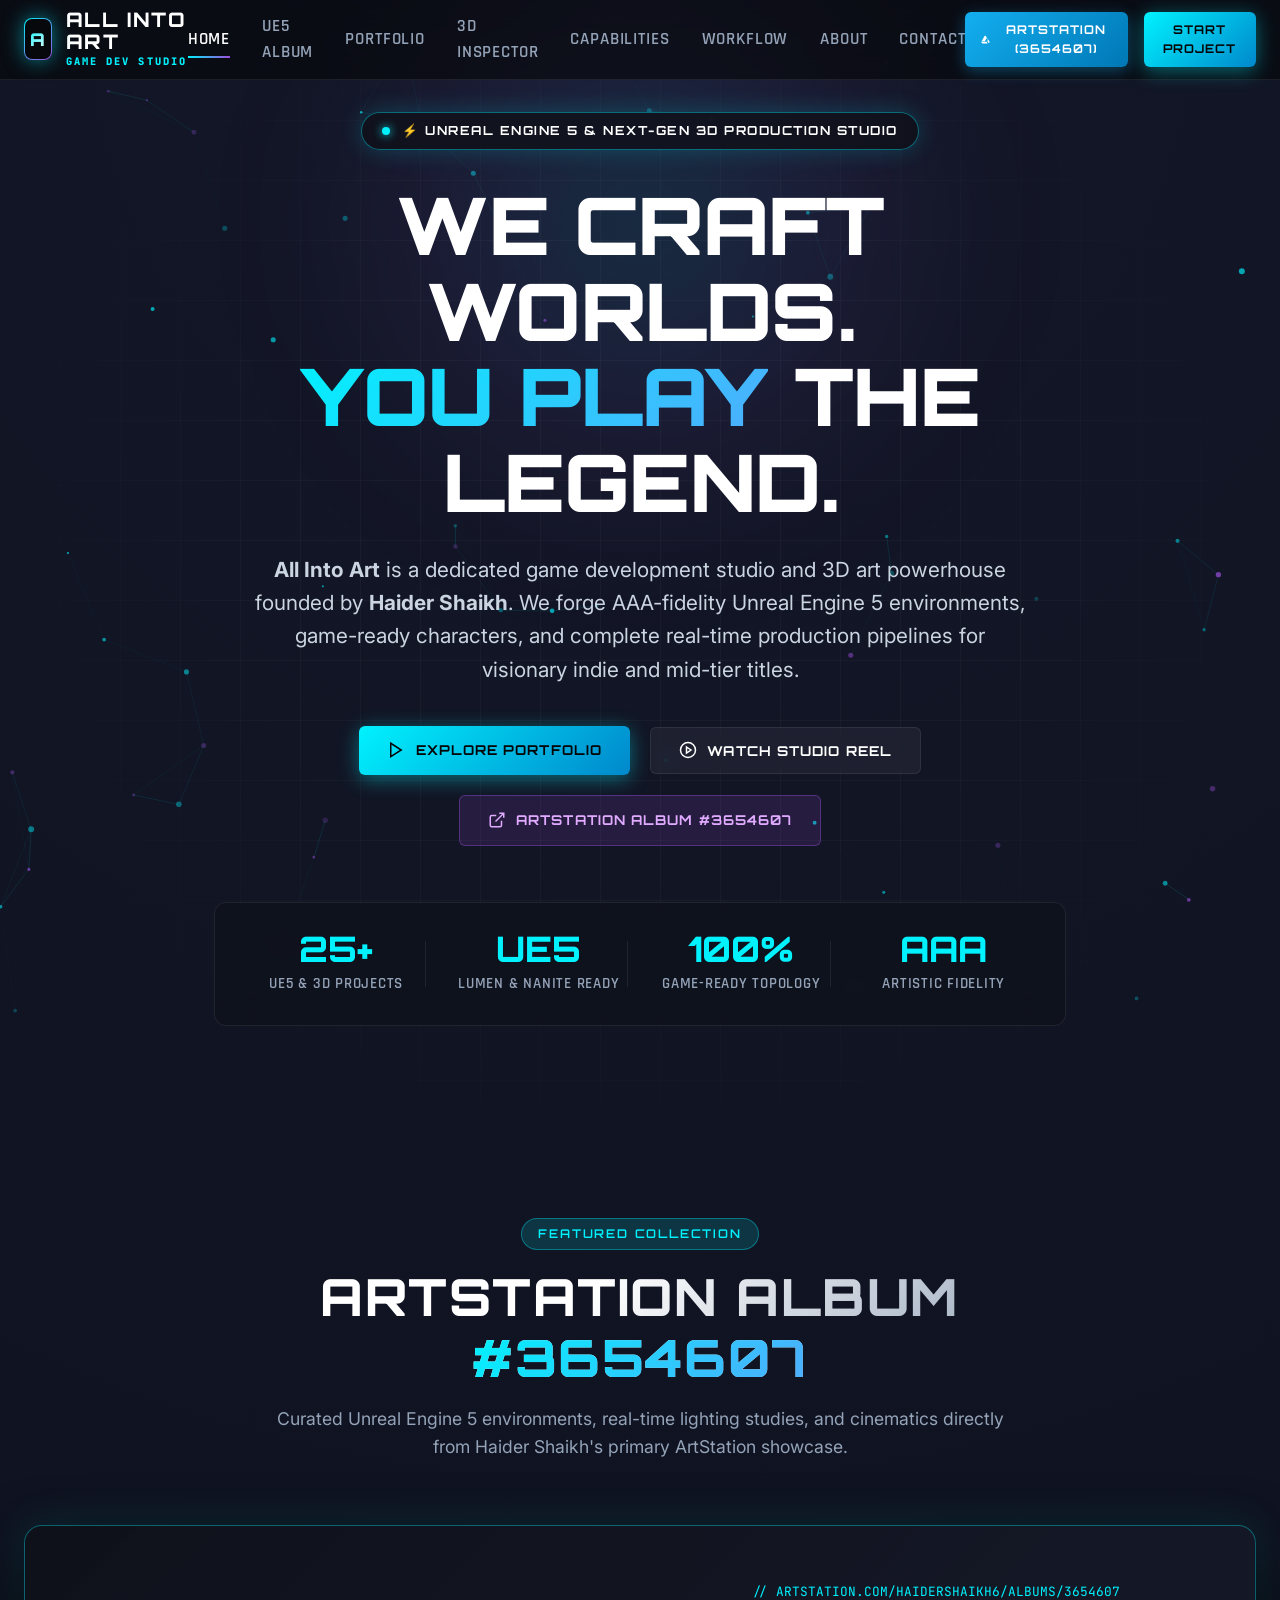
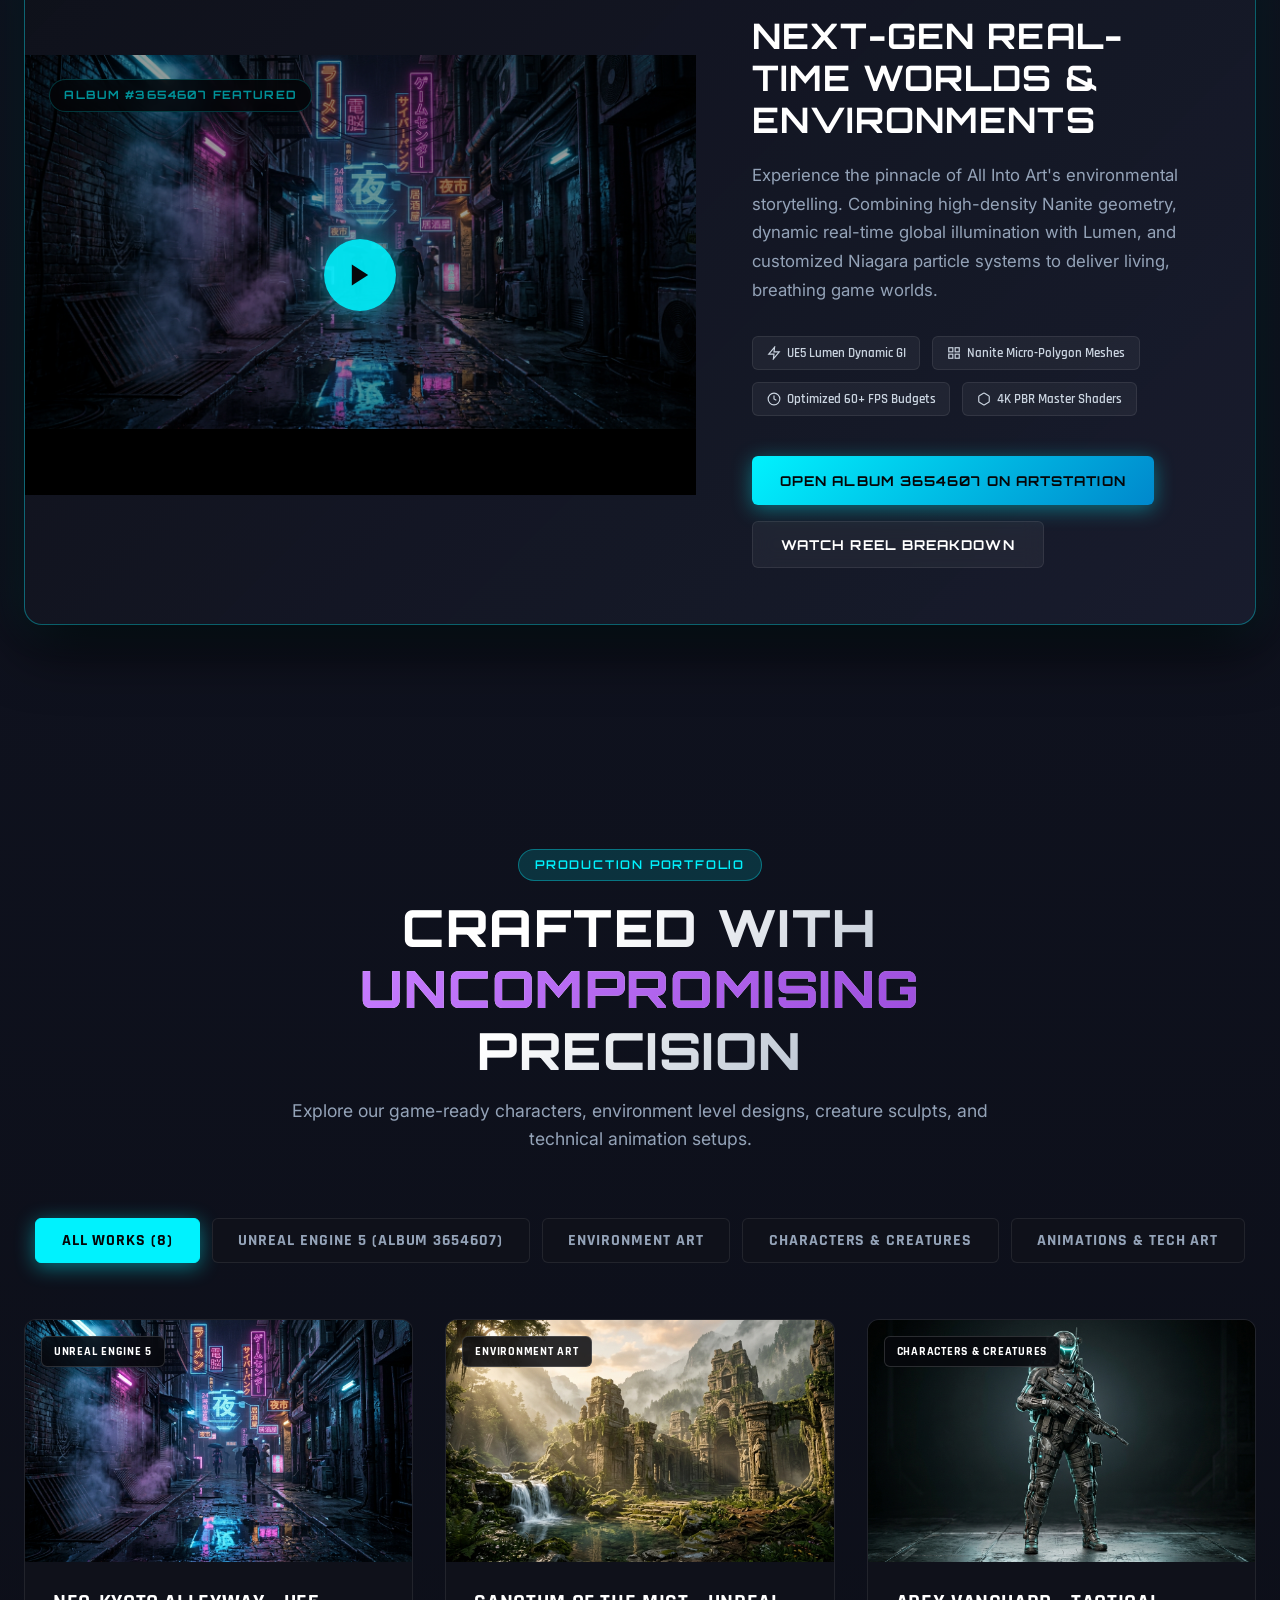
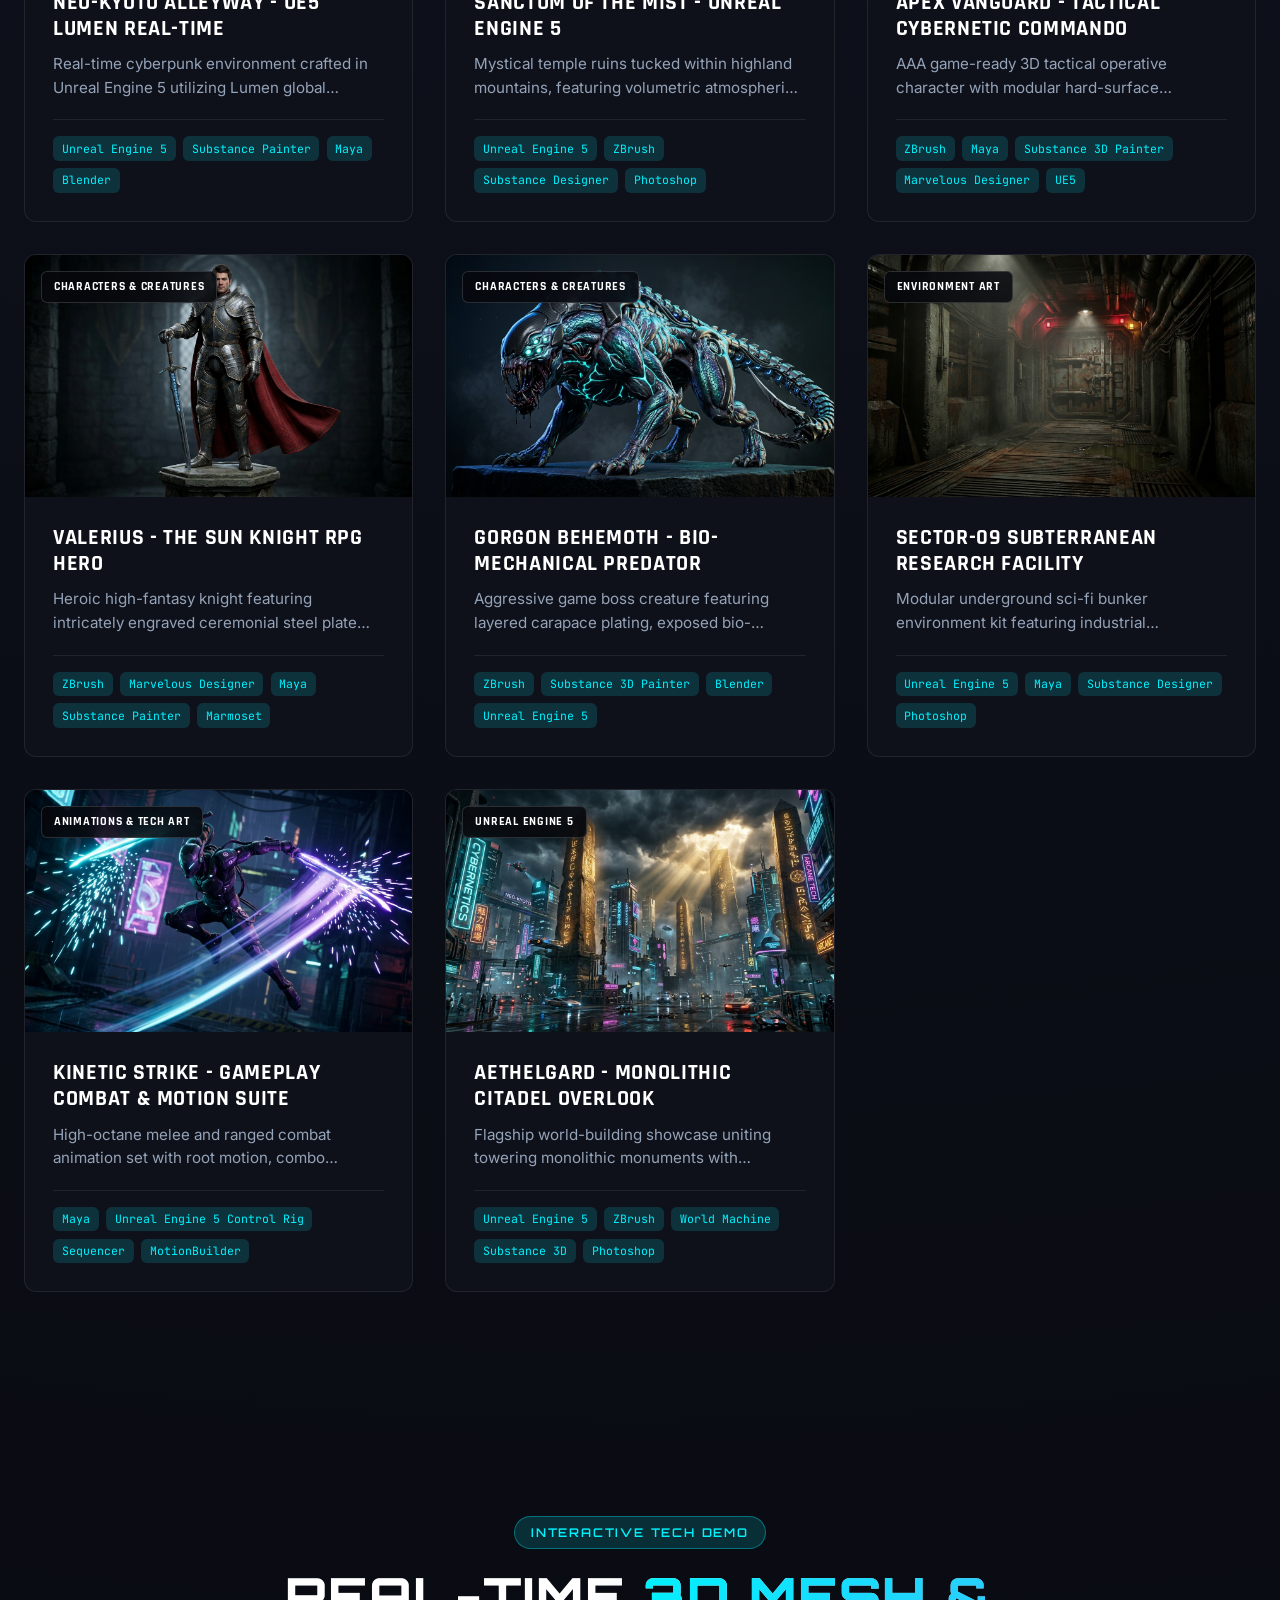
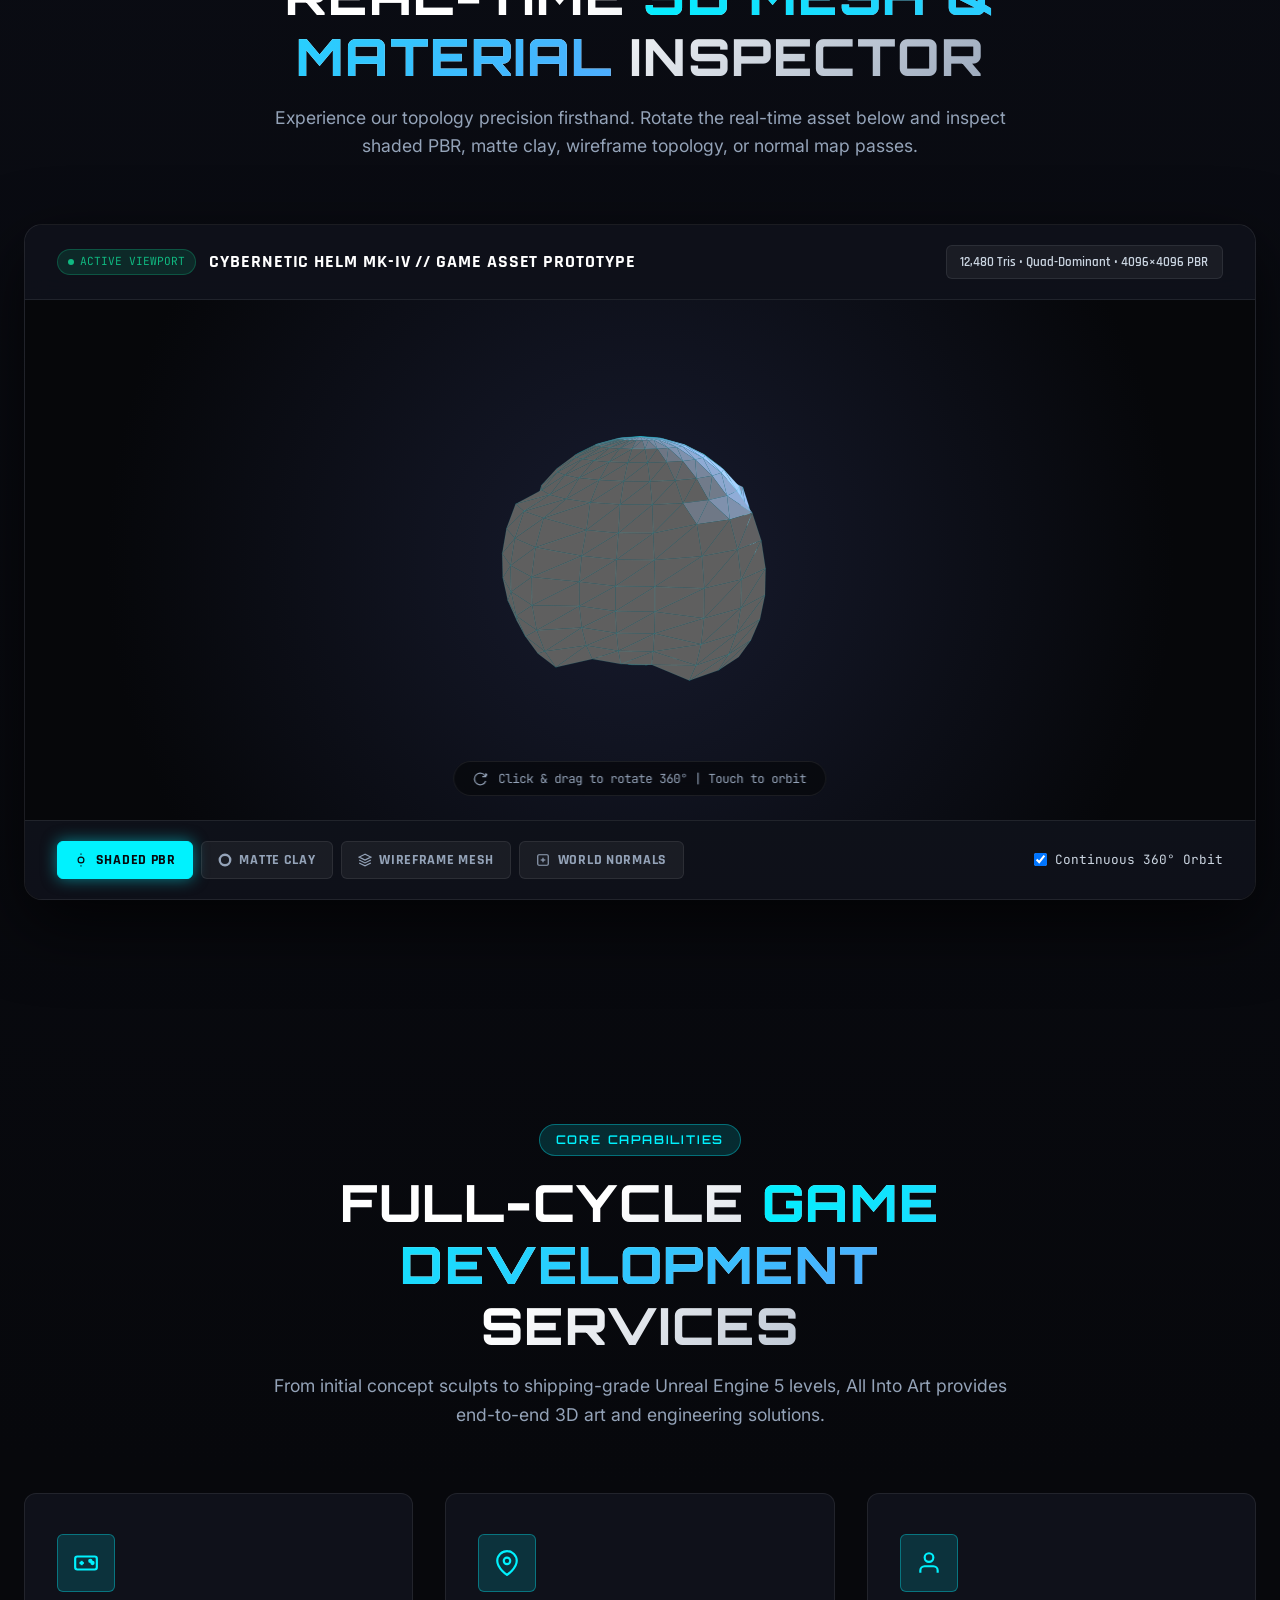
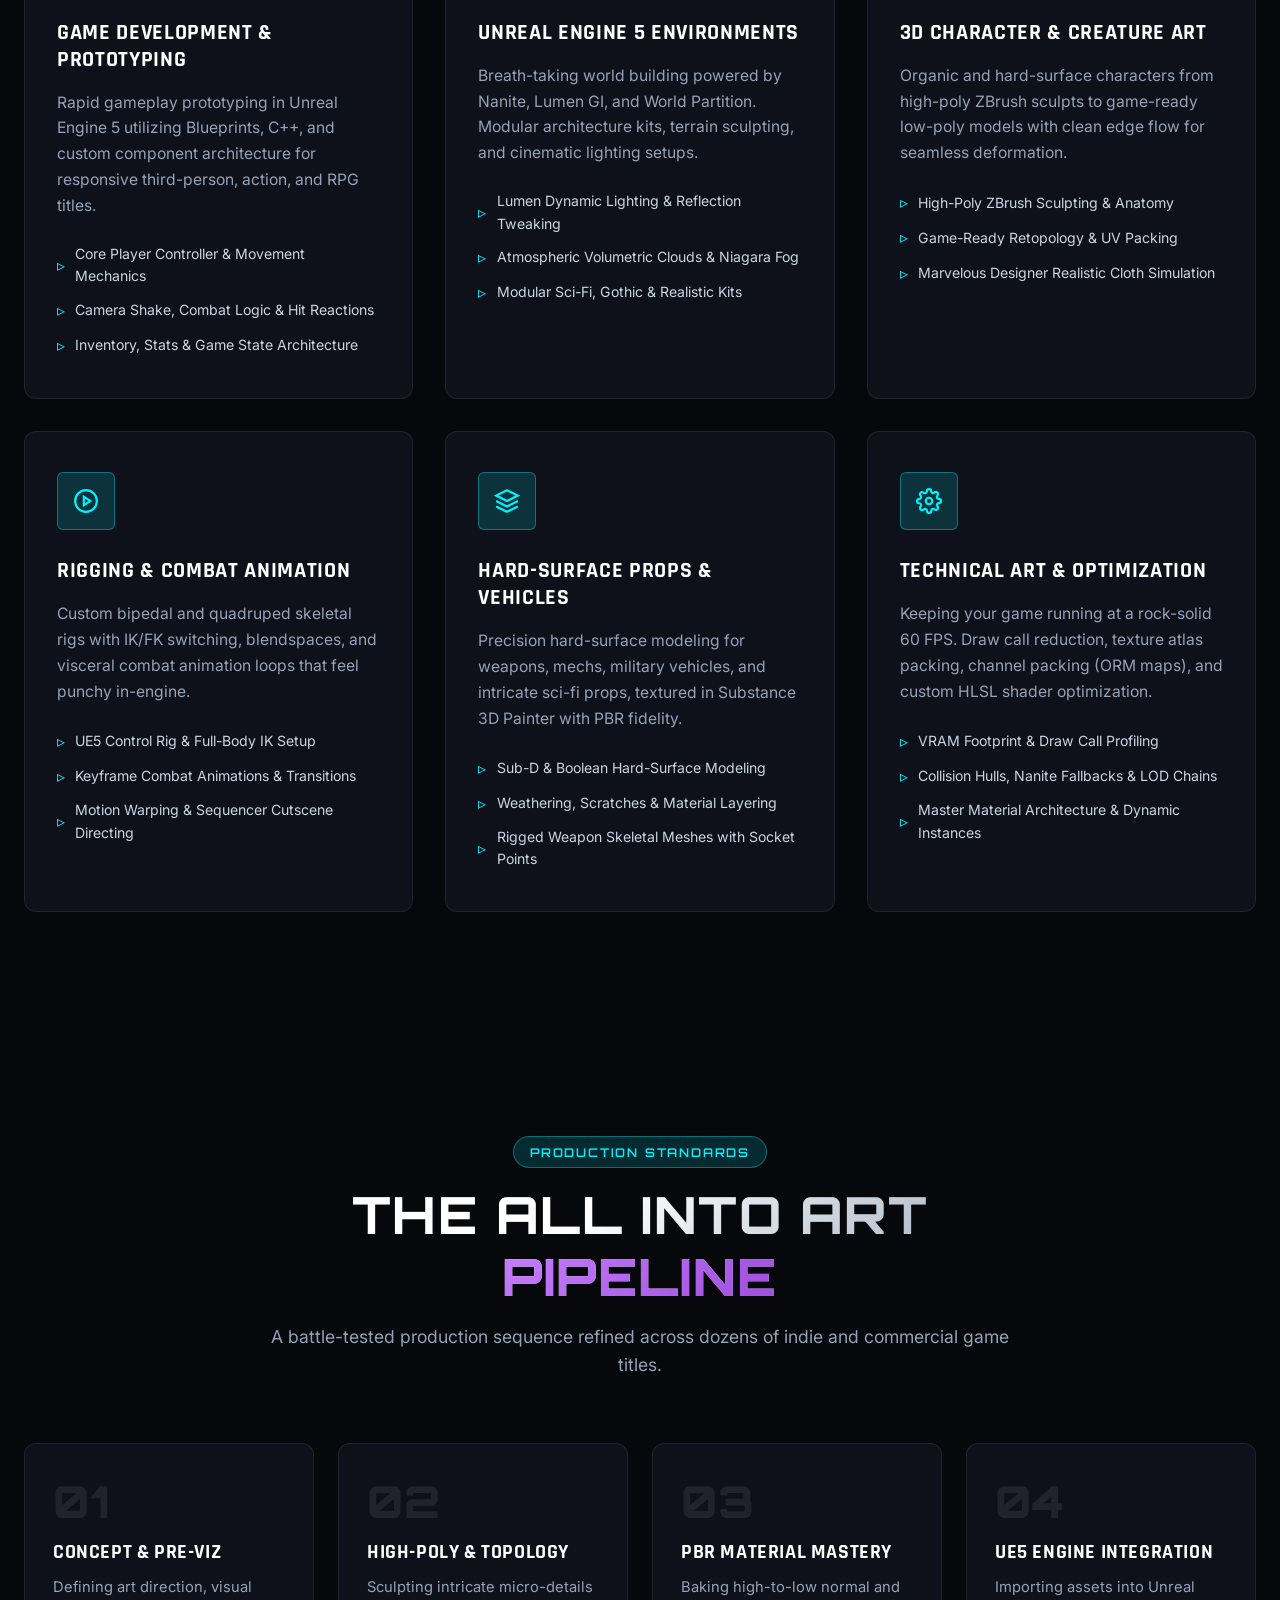
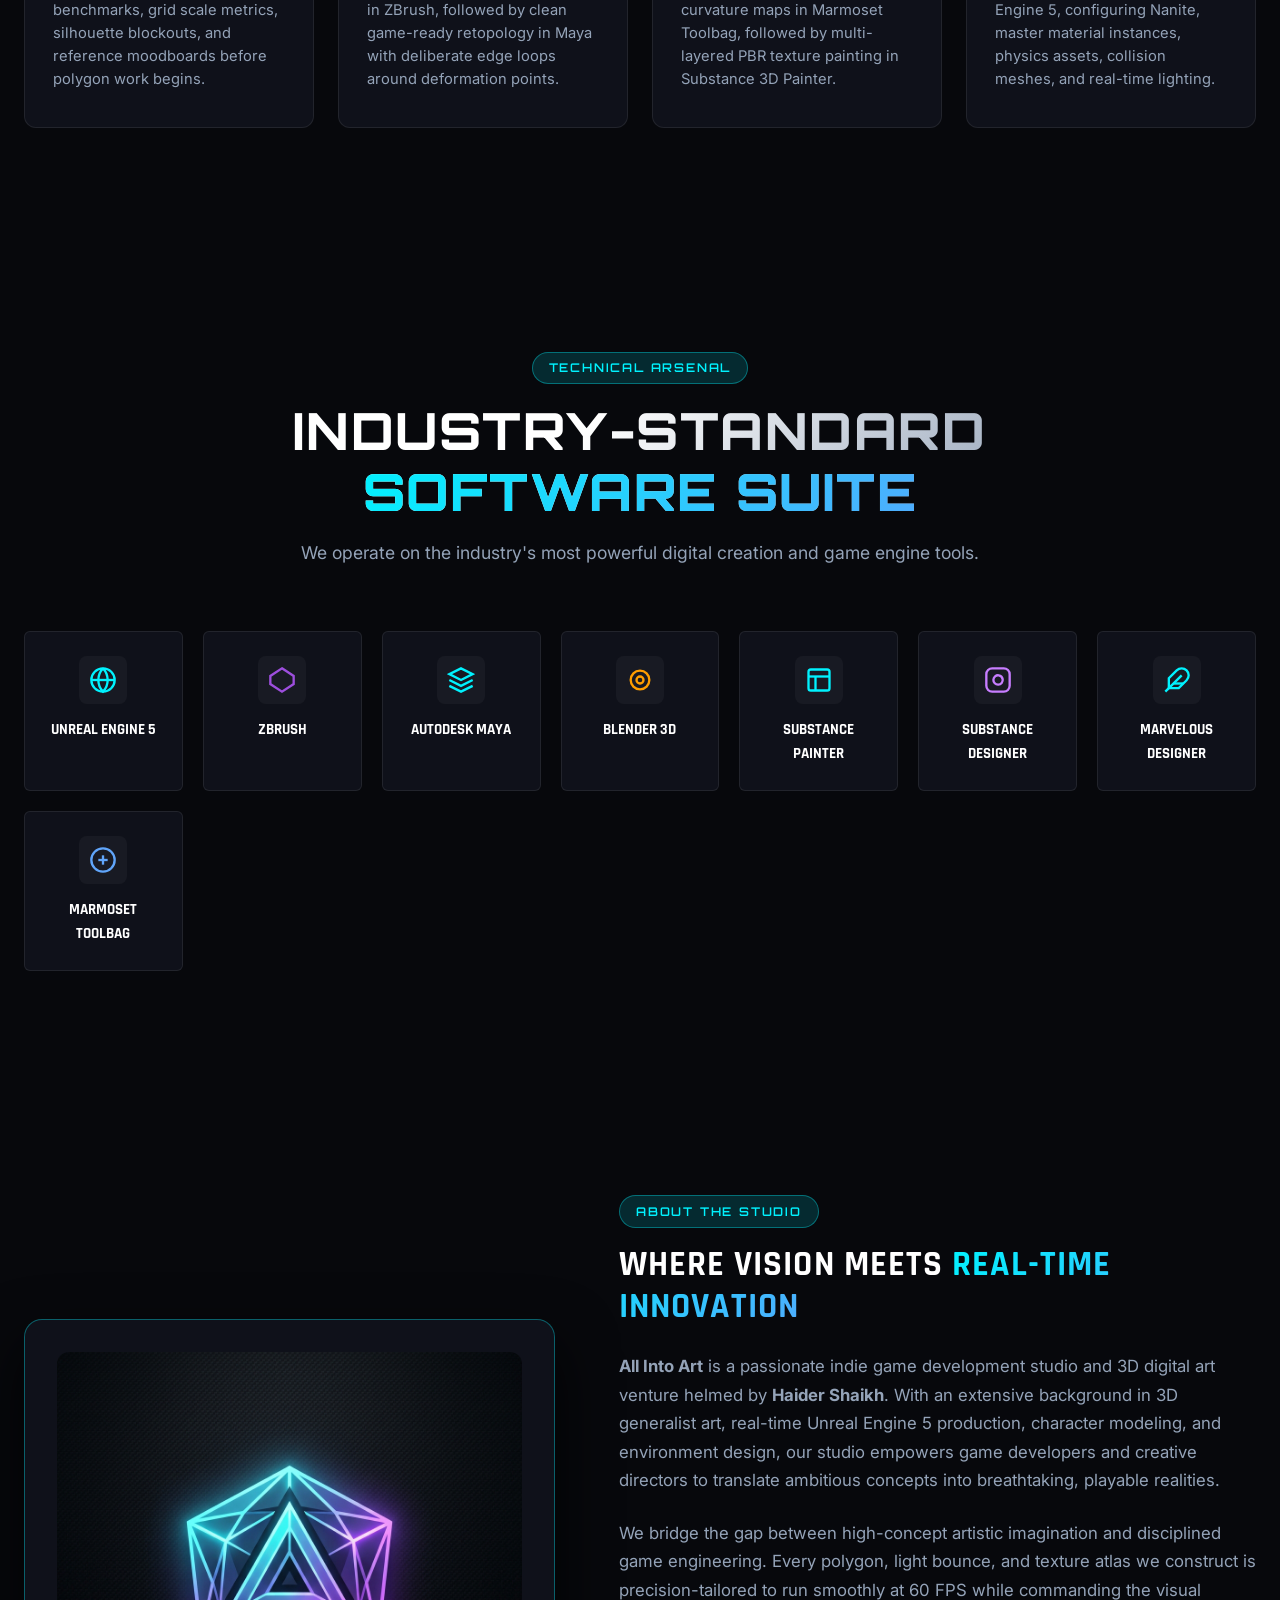
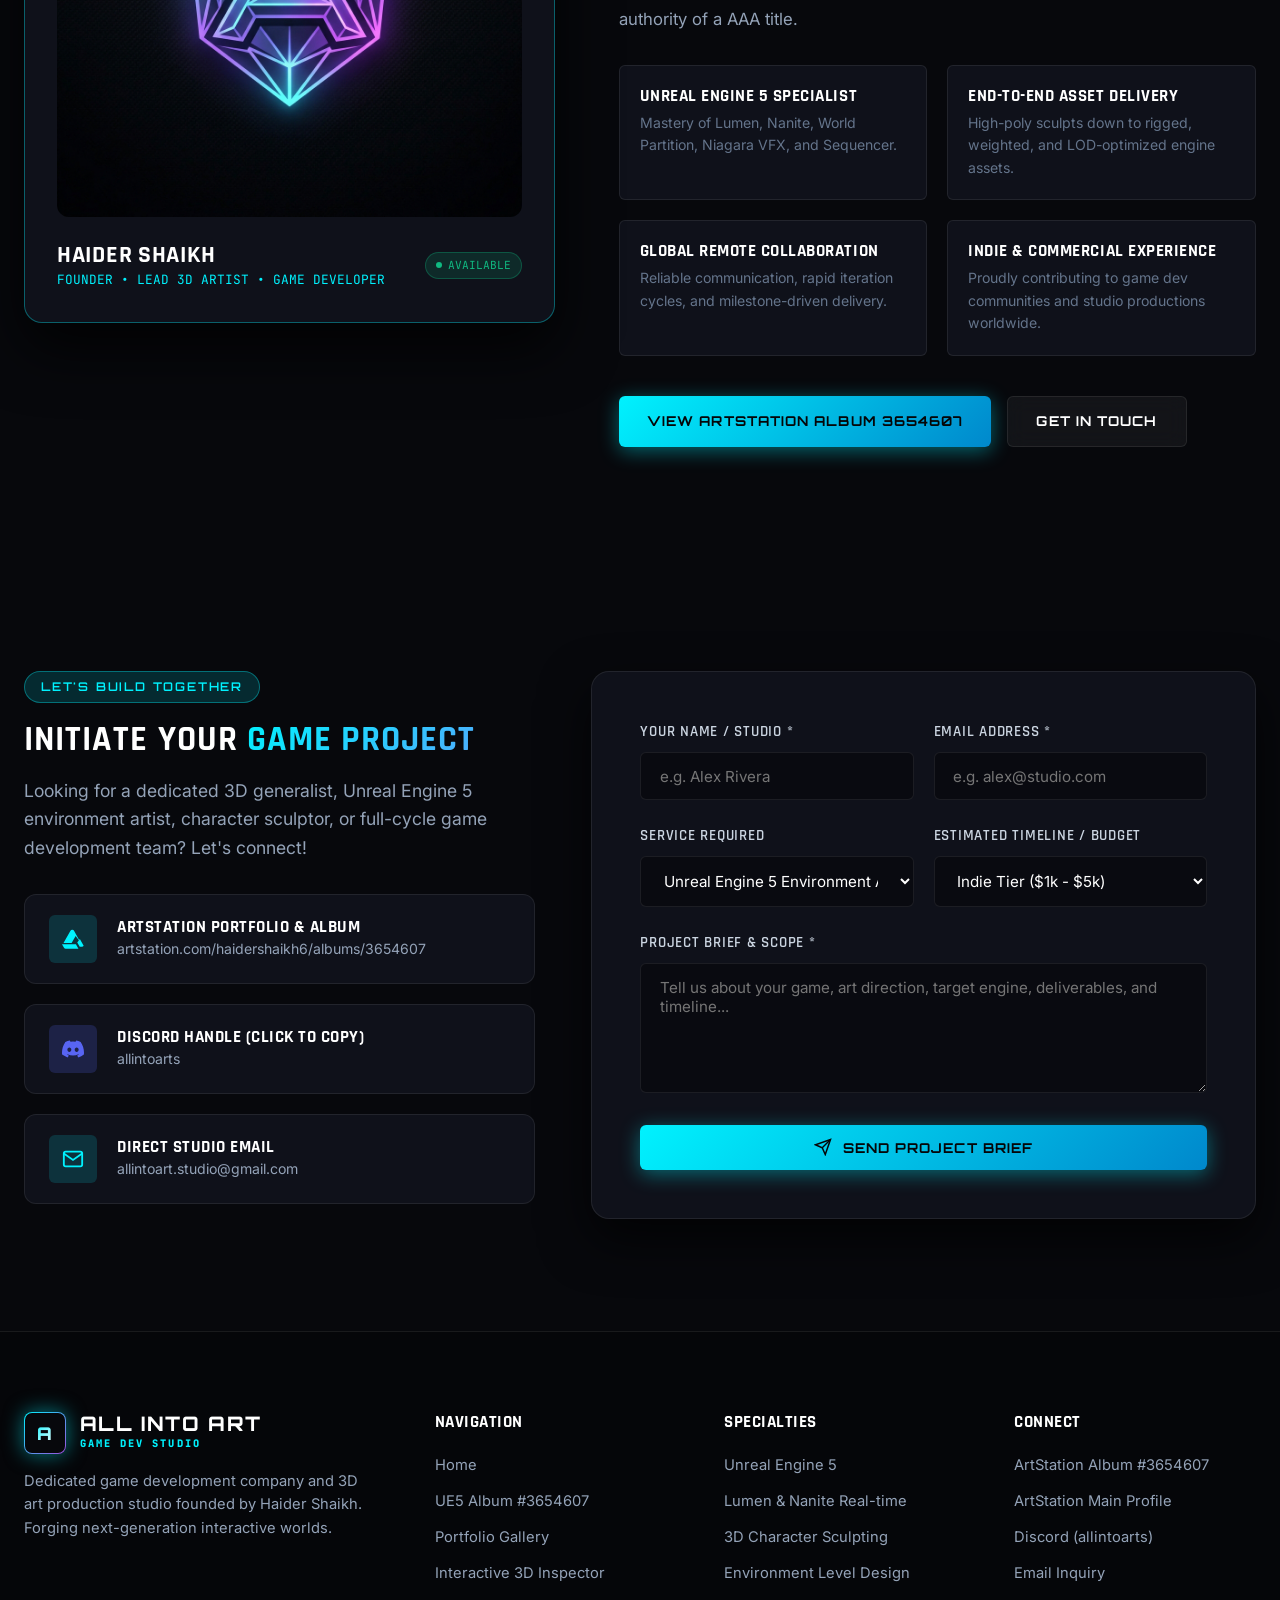
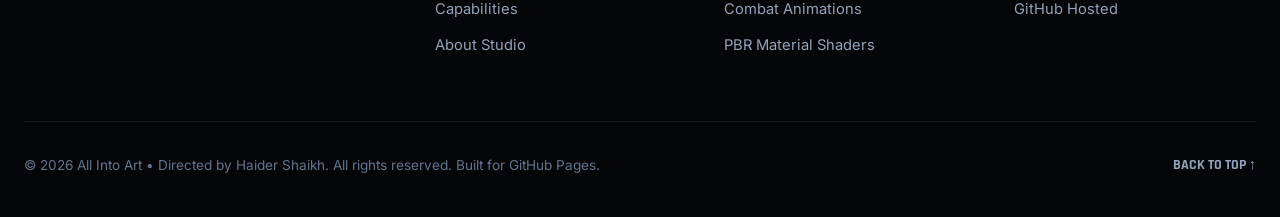
==== index.html @ edd61d10 "Initial commit: All Into Art game dev studio website ready for GitHub Pages" ====
<!DOCTYPE html>
<html lang="en">
<head>
  <meta charset="UTF-8">
  <meta name="viewport" content="width=device-width, initial-scale=1.0">
  <meta http-equiv="X-UA-Compatible" content="ie=edge">

  <!-- Primary Meta Tags -->
  <title>All Into Art | Next-Gen Game Development & 3D Art Studio</title>
  <meta name="title" content="All Into Art | Next-Gen Game Development & 3D Art Studio">
  <meta name="description" content="All Into Art is a game development and 3D art studio founded by Haider Shaikh. Specializing in Unreal Engine 5, cinematic environment art, game-ready character sculpting, and complete production pipelines.">
  <meta name="keywords" content="All Into Art, Haider Shaikh, Game Development Studio, Unreal Engine 5, 3D Artist, Environment Art, Character Modeling, ZBrush, Substance Painter, Indie Game Dev, ArtStation 3654607">
  <meta name="author" content="All Into Art / Haider Shaikh">

  <!-- Open Graph / Facebook / Discord -->
  <meta property="og:type" content="website">
  <meta property="og:url" content="https://haidershaikh6.artstation.com/">
  <meta property="og:title" content="All Into Art | Next-Gen Game Development & 3D Art Studio">
  <meta property="og:description" content="Explore real-time Unreal Engine 5 environments, game-ready characters, and complete game art pipelines by All Into Art.">
  <meta property="og:image" content="assets/images/hero-cinematic.jpg">

  <!-- Twitter -->
  <meta property="twitter:card" content="summary_large_image">
  <meta property="twitter:title" content="All Into Art | Next-Gen Game Development & 3D Art Studio">
  <meta property="twitter:description" content="Explore real-time Unreal Engine 5 environments, game-ready characters, and complete game art pipelines.">
  <meta property="twitter:image" content="assets/images/hero-cinematic.jpg">

  <!-- Google Fonts -->
  <link rel="preconnect" href="https://fonts.googleapis.com">
  <link rel="preconnect" href="https://fonts.gstatic.com" crossorigin>
  <link href="https://fonts.googleapis.com/css2?family=Inter:wght@300;400;500;600;700&family=Orbitron:wght@500;700;800;900&family=Rajdhani:wght@500;600;700&family=JetBrains+Mono:wght@400;600&display=swap" rel="stylesheet">

  <!-- Stylesheets -->
  <link rel="stylesheet" href="assets/css/style.css">
  <link rel="stylesheet" href="assets/css/animations.css">
</head>
<body>

  <!-- ===================================================================
       HEADER & NAVIGATION BAR
       =================================================================== -->
  <header class="navbar" id="navbar">
    <div class="container nav-container">
      <a href="#home" class="brand-logo" aria-label="All Into Art Homepage">
        <div class="logo-glyph">
          <span>A</span>
        </div>
        <div class="brand-text">
          <span class="brand-name">ALL INTO ART</span>
          <span class="brand-badge">GAME DEV STUDIO</span>
        </div>
      </a>

      <nav aria-label="Main Navigation">
        <ul class="nav-menu" id="navMenu">
          <li><a href="#home" class="nav-link active">Home</a></li>
          <li><a href="#spotlight" class="nav-link">UE5 Album</a></li>
          <li><a href="#portfolio" class="nav-link">Portfolio</a></li>
          <li><a href="#turntable" class="nav-link">3D Inspector</a></li>
          <li><a href="#services" class="nav-link">Capabilities</a></li>
          <li><a href="#workflow" class="nav-link">Workflow</a></li>
          <li><a href="#about" class="nav-link">About</a></li>
          <li><a href="#contact" class="nav-link">Contact</a></li>
        </ul>
      </nav>

      <div class="nav-cta-group">
        <a href="https://www.artstation.com/haidershaikh6/albums/3654607" target="_blank" rel="noopener noreferrer" class="btn btn-artstation btn-sm">
          <svg width="15" height="15" viewBox="0 0 24 24" fill="currentColor">
            <path d="M0 17.723l2.027 3.505h.001a2.424 2.424 0 0 0 2.164 1.332h13.754l-2.766-4.837H0zm18.915-4.482l-5.641-9.845a2.417 2.417 0 0 0-2.128-1.396c-.85 0-1.637.447-2.072 1.168L1.65 16.48h8.847l4.372-7.618 4.046 5.379zm4.721 5.992L19.49 12.01l-2.85 3.82 2.686 4.703h2.384a2.42 2.42 0 0 0 1.926-1.3z"/>
          </svg>
          ArtStation (3654607)
        </a>
        <a href="#contact" class="btn btn-primary btn-sm">Start Project</a>
        <button class="nav-toggle-btn" aria-label="Toggle navigation menu" aria-expanded="false">
          <span></span>
          <span></span>
          <span></span>
        </button>
      </div>
    </div>
  </header>

  <main>
    <!-- ===================================================================
         HERO SECTION
         =================================================================== -->
    <section class="hero-section" id="home">
      <canvas id="heroCanvas" class="hero-canvas"></canvas>
      <div class="cyber-grid-overlay"></div>
      <div class="hero-backdrop-glow"></div>

      <div class="container hero-content">
        <div class="hero-pill">
          <span class="pulse-dot"></span>
          <span class="hero-pill-text">⚡ Unreal Engine 5 &amp; Next-Gen 3D Production Studio</span>
        </div>

        <h1 class="hero-title">
          We Craft Worlds.<br>
          <span class="text-gradient-cyan">You Play</span> The Legend.
        </h1>

        <p class="hero-subtitle">
          <strong>All Into Art</strong> is a dedicated game development studio and 3D art powerhouse founded by <strong>Haider Shaikh</strong>. We forge AAA-fidelity Unreal Engine 5 environments, game-ready characters, and complete real-time production pipelines for visionary indie and mid-tier titles.
        </p>

        <div class="hero-actions">
          <a href="#portfolio" class="btn btn-primary">
            <svg width="18" height="18" viewBox="0 0 24 24" fill="none" stroke="currentColor" stroke-width="2">
              <polygon points="5 3 19 12 5 21 5 3"></polygon>
            </svg>
            Explore Portfolio
          </a>
          <button class="btn btn-secondary trigger-video-modal">
            <svg width="18" height="18" viewBox="0 0 24 24" fill="none" stroke="currentColor" stroke-width="2">
              <circle cx="12" cy="12" r="10"></circle>
              <polygon points="10 8 16 12 10 16 10 8"></polygon>
            </svg>
            Watch Studio Reel
          </button>
          <a href="https://www.artstation.com/haidershaikh6/albums/3654607" target="_blank" rel="noopener noreferrer" class="btn btn-outline-purple">
            <svg width="18" height="18" viewBox="0 0 24 24" fill="none" stroke="currentColor" stroke-width="2">
              <path d="M18 13v6a2 2 0 0 1-2 2H5a2 2 0 0 1-2-2V8a2 2 0 0 1 2-2h6"></path>
              <polyline points="15 3 21 3 21 9"></polyline>
              <line x1="10" y1="14" x2="21" y2="3"></line>
            </svg>
            ArtStation Album #3654607
          </a>
        </div>

        <!-- Studio Metrics -->
        <div class="hero-stats">
          <div class="stat-item">
            <div class="stat-number">25+</div>
            <div class="stat-label">UE5 &amp; 3D Projects</div>
          </div>
          <div class="stat-item">
            <div class="stat-number">UE5</div>
            <div class="stat-label">Lumen &amp; Nanite Ready</div>
          </div>
          <div class="stat-item">
            <div class="stat-number">100%</div>
            <div class="stat-label">Game-Ready Topology</div>
          </div>
          <div class="stat-item">
            <div class="stat-number">AAA</div>
            <div class="stat-label">Artistic Fidelity</div>
          </div>
        </div>
      </div>
    </section>

    <!-- ===================================================================
         FEATURED SPOTLIGHT - ARTSTATION ALBUM #3654607 & SHOWCASE
         =================================================================== -->
    <section class="section" id="spotlight">
      <div class="container">
        <div class="section-header">
          <span class="section-tag">Featured Collection</span>
          <h2 class="section-title">ArtStation Album <span class="text-gradient-cyan">#3654607</span></h2>
          <p class="section-subtitle">
            Curated Unreal Engine 5 environments, real-time lighting studies, and cinematics directly from Haider Shaikh's primary ArtStation showcase.
          </p>
        </div>

        <div class="spotlight-card">
          <div class="spotlight-media">
            <img 
              src="assets/images/project-ue5-scifi-city.jpg" 
              alt="Unreal Engine 5 Showcase Album 3654607" 
              class="spotlight-img"
            />
            <div class="spotlight-badge">Album #3654607 Featured</div>
            <div class="media-play-overlay">
              <button class="play-circle-btn trigger-video-modal" aria-label="Play Unreal Engine Showcase Video">
                <svg width="28" height="28" viewBox="0 0 24 24" fill="currentColor">
                  <polygon points="5 3 19 12 5 21 5 3"></polygon>
                </svg>
              </button>
            </div>
          </div>

          <div class="spotlight-content">
            <span class="spotlight-album-id">// ARTSTATION.COM/HAIDERSHAIKH6/ALBUMS/3654607</span>
            <h3 class="spotlight-title">Next-Gen Real-Time Worlds &amp; Environments</h3>
            <p class="spotlight-desc">
              Experience the pinnacle of All Into Art's environmental storytelling. Combining high-density Nanite geometry, dynamic real-time global illumination with Lumen, and customized Niagara particle systems to deliver living, breathing game worlds.
            </p>

            <div class="spotlight-features">
              <span class="spec-pill">
                <svg width="14" height="14" viewBox="0 0 24 24" fill="none" stroke="currentColor" stroke-width="2"><path d="M13 2L3 14h9l-1 8 10-12h-9l1-8z"></path></svg>
                UE5 Lumen Dynamic GI
              </span>
              <span class="spec-pill">
                <svg width="14" height="14" viewBox="0 0 24 24" fill="none" stroke="currentColor" stroke-width="2"><rect x="3" y="3" width="7" height="7"></rect><rect x="14" y="3" width="7" height="7"></rect><rect x="14" y="14" width="7" height="7"></rect><rect x="3" y="14" width="7" height="7"></rect></svg>
                Nanite Micro-Polygon Meshes
              </span>
              <span class="spec-pill">
                <svg width="14" height="14" viewBox="0 0 24 24" fill="none" stroke="currentColor" stroke-width="2"><circle cx="12" cy="12" r="10"></circle><path d="M12 6v6l4 2"></path></svg>
                Optimized 60+ FPS Budgets
              </span>
              <span class="spec-pill">
                <svg width="14" height="14" viewBox="0 0 24 24" fill="none" stroke="currentColor" stroke-width="2"><path d="M21 16V8a2 2 0 0 0-1-1.73l-7-4a2 2 0 0 0-2 0l-7 4A2 2 0 0 0 3 8v8a2 2 0 0 0 1 1.73l7 4a2 2 0 0 0 2 0l7-4A2 2 0 0 0 21 16z"></path></svg>
                4K PBR Master Shaders
              </span>
            </div>

            <div class="spotlight-actions">
              <a href="https://www.artstation.com/haidershaikh6/albums/3654607" target="_blank" rel="noopener noreferrer" class="btn btn-primary">
                Open Album 3654607 on ArtStation
              </a>
              <button class="btn btn-secondary trigger-video-modal">
                Watch Reel Breakdown
              </button>
            </div>
          </div>
        </div>
      </div>
    </section>

    <!-- ===================================================================
         PORTFOLIO GALLERY & FILTERING
         =================================================================== -->
    <section class="section" id="portfolio">
      <div class="container">
        <div class="section-header">
          <span class="section-tag">Production Portfolio</span>
          <h2 class="section-title">Crafted With <span class="text-gradient-purple">Uncompromising</span> Precision</h2>
          <p class="section-subtitle">
            Explore our game-ready characters, environment level designs, creature sculpts, and technical animation setups.
          </p>
        </div>

        <!-- Filter Controls -->
        <div class="portfolio-filter-bar">
          <button class="filter-btn active" data-filter="all">All Works (8)</button>
          <button class="filter-btn" data-filter="unreal">Unreal Engine 5 (Album 3654607)</button>
          <button class="filter-btn" data-filter="environment">Environment Art</button>
          <button class="filter-btn" data-filter="characters">Characters &amp; Creatures</button>
          <button class="filter-btn" data-filter="animation">Animations &amp; Tech Art</button>
        </div>

        <!-- Dynamic Grid Loaded from assets/js/portfolio-data.js -->
        <div class="portfolio-grid" id="portfolioGrid">
          <!-- Fallback Server-side / No-JS rendered cards -->
          <article class="project-card" data-id="ue5-cyber-city">
            <div class="project-thumb-wrap">
              <img src="assets/images/project-ue5-scifi-city.jpg" alt="Neo-Kyoto Alleyway - UE5 Lumen" class="project-thumb">
              <span class="card-category-badge">Unreal Engine 5</span>
            </div>
            <div class="project-body">
              <h3 class="project-title">Neo-Kyoto Alleyway - UE5 Lumen Real-time</h3>
              <p class="project-desc">Real-time cyberpunk environment crafted in Unreal Engine 5 utilizing Lumen global illumination and Nanite geometry.</p>
              <div class="project-tags">
                <span class="tech-tag">Unreal Engine 5</span>
                <span class="tech-tag">Substance Painter</span>
                <span class="tech-tag">Maya</span>
              </div>
            </div>
          </article>

          <article class="project-card" data-id="ue5-ancient-temple">
            <div class="project-thumb-wrap">
              <img src="assets/images/project-ue5-ancient-temple.jpg" alt="Sanctum of the Mist - Unreal Engine 5" class="project-thumb">
              <span class="card-category-badge">Environment Art</span>
            </div>
            <div class="project-body">
              <h3 class="project-title">Sanctum of the Mist - Unreal Engine 5</h3>
              <p class="project-desc">Mystical temple ruins tucked within highland mountains, featuring volumetric atmospheric god rays and Nanite rock formations.</p>
              <div class="project-tags">
                <span class="tech-tag">Unreal Engine 5</span>
                <span class="tech-tag">ZBrush</span>
                <span class="tech-tag">Substance Designer</span>
              </div>
            </div>
          </article>

          <article class="project-card" data-id="char-cyber-soldier">
            <div class="project-thumb-wrap">
              <img src="assets/images/project-character-cyber-soldier.jpg" alt="Apex Vanguard Tactical Cyber Soldier" class="project-thumb">
              <span class="card-category-badge">Characters &amp; Creatures</span>
            </div>
            <div class="project-body">
              <h3 class="project-title">Apex Vanguard - Tactical Cyber Soldier</h3>
              <p class="project-desc">AAA game-ready 3D tactical operative character with modular exoskeleton and clean subdivision topology.</p>
              <div class="project-tags">
                <span class="tech-tag">ZBrush</span>
                <span class="tech-tag">Maya</span>
                <span class="tech-tag">Substance 3D</span>
              </div>
            </div>
          </article>
        </div>
      </div>
    </section>

    <!-- ===================================================================
         INTERACTIVE 3D ASSET TURNTABLE & TOPOLOGY INSPECTOR
         =================================================================== -->
    <section class="section" id="turntable">
      <div class="container">
        <div class="section-header">
          <span class="section-tag">Interactive Tech Demo</span>
          <h2 class="section-title">Real-Time <span class="text-gradient-cyan">3D Mesh &amp; Material</span> Inspector</h2>
          <p class="section-subtitle">
            Experience our topology precision firsthand. Rotate the real-time asset below and inspect shaded PBR, matte clay, wireframe topology, or normal map passes.
          </p>
        </div>

        <div class="turntable-container">
          <div class="turntable-header">
            <div class="turntable-title-box">
              <span class="live-indicator">
                <span class="live-dot"></span>
                ACTIVE VIEWPORT
              </span>
              <h3>Cybernetic Helm MK-IV // Game Asset Prototype</h3>
            </div>
            <div class="spec-pill">
              12,480 Tris &bull; Quad-Dominant &bull; 4096&times;4096 PBR
            </div>
          </div>

          <div class="turntable-viewport" id="turntableViewport">
            <canvas id="turntableCanvas"></canvas>
            <div class="viewport-overlay-hint">
              <svg width="14" height="14" viewBox="0 0 24 24" fill="none" stroke="currentColor" stroke-width="2" style="display:inline; vertical-align:middle; margin-right:4px;">
                <path d="M21.5 2v6h-6M21.34 15.57a10 10 0 1 1-.57-8.38l5.67-5.67"></path>
              </svg>
              Click &amp; drag to rotate 360&deg; | Touch to orbit
            </div>
          </div>

          <div class="turntable-controls-bar">
            <div class="mode-selectors">
              <button class="mode-btn active" data-mode="shaded">
                <svg width="14" height="14" viewBox="0 0 24 24" fill="none" stroke="currentColor" stroke-width="2" style="display:inline; vertical-align:middle; margin-right:4px;">
                  <circle cx="12" cy="12" r="5"></circle>
                  <line x1="12" y1="1" x2="12" y2="3"></line>
                  <line x1="12" y1="21" x2="12" y2="23"></line>
                </svg>
                Shaded PBR
              </button>
              <button class="mode-btn" data-mode="clay">
                <svg width="14" height="14" viewBox="0 0 24 24" fill="none" stroke="currentColor" stroke-width="2" style="display:inline; vertical-align:middle; margin-right:4px;">
                  <path d="M12 2a10 10 0 1 0 10 10A10 10 0 0 0 12 2zm0 18a8 8 0 1 1 8-8 8 8 0 0 1-8 8z"></path>
                </svg>
                Matte Clay
              </button>
              <button class="mode-btn" data-mode="wireframe">
                <svg width="14" height="14" viewBox="0 0 24 24" fill="none" stroke="currentColor" stroke-width="2" style="display:inline; vertical-align:middle; margin-right:4px;">
                  <polygon points="12 2 2 7 12 12 22 7 12 2"></polygon>
                  <polyline points="2 17 12 22 22 17"></polyline>
                  <polyline points="2 12 12 17 22 12"></polyline>
                </svg>
                Wireframe Mesh
              </button>
              <button class="mode-btn" data-mode="normals">
                <svg width="14" height="14" viewBox="0 0 24 24" fill="none" stroke="currentColor" stroke-width="2" style="display:inline; vertical-align:middle; margin-right:4px;">
                  <rect x="3" y="3" width="18" height="18" rx="2" ry="2"></rect>
                  <line x1="12" y1="8" x2="12" y2="16"></line>
                  <line x1="8" y1="12" x2="16" y2="12"></line>
                </svg>
                World Normals
              </button>
            </div>

            <div class="turntable-toggles">
              <label class="toggle-item" for="toggleAutoRotate">
                <input type="checkbox" id="toggleAutoRotate" checked>
                <span>Continuous 360&deg; Orbit</span>
              </label>
            </div>
          </div>
        </div>
      </div>
    </section>

    <!-- ===================================================================
         STUDIO CAPABILITIES & SERVICES
         =================================================================== -->
    <section class="section" id="services">
      <div class="container">
        <div class="section-header">
          <span class="section-tag">Core Capabilities</span>
          <h2 class="section-title">Full-Cycle <span class="text-gradient-cyan">Game Development</span> Services</h2>
          <p class="section-subtitle">
            From initial concept sculpts to shipping-grade Unreal Engine 5 levels, All Into Art provides end-to-end 3D art and engineering solutions.
          </p>
        </div>

        <div class="services-grid">
          <!-- Service 1 -->
          <div class="service-card">
            <div class="service-icon-box">
              <svg width="26" height="26" viewBox="0 0 24 24" fill="none" stroke="currentColor" stroke-width="2">
                <rect x="2" y="6" width="20" height="12" rx="2"></rect>
                <line x1="6" y1="12" x2="10" y2="12"></line>
                <line x1="8" y1="10" x2="8" y2="14"></line>
                <circle cx="16" cy="10" r="1"></circle>
                <circle cx="18" cy="12" r="1"></circle>
              </svg>
            </div>
            <h3 class="service-title">Game Development &amp; Prototyping</h3>
            <p class="service-desc">
              Rapid gameplay prototyping in Unreal Engine 5 utilizing Blueprints, C++, and custom component architecture for responsive third-person, action, and RPG titles.
            </p>
            <ul class="service-list">
              <li>Core Player Controller &amp; Movement Mechanics</li>
              <li>Camera Shake, Combat Logic &amp; Hit Reactions</li>
              <li>Inventory, Stats &amp; Game State Architecture</li>
            </ul>
          </div>

          <!-- Service 2 -->
          <div class="service-card">
            <div class="service-icon-box">
              <svg width="26" height="26" viewBox="0 0 24 24" fill="none" stroke="currentColor" stroke-width="2">
                <path d="M21 10c0 7-9 13-9 13s-9-6-9-13a9 9 0 0 1 18 0z"></path>
                <circle cx="12" cy="10" r="3"></circle>
              </svg>
            </div>
            <h3 class="service-title">Unreal Engine 5 Environments</h3>
            <p class="service-desc">
              Breath-taking world building powered by Nanite, Lumen GI, and World Partition. Modular architecture kits, terrain sculpting, and cinematic lighting setups.
            </p>
            <ul class="service-list">
              <li>Lumen Dynamic Lighting &amp; Reflection Tweaking</li>
              <li>Atmospheric Volumetric Clouds &amp; Niagara Fog</li>
              <li>Modular Sci-Fi, Gothic &amp; Realistic Kits</li>
            </ul>
          </div>

          <!-- Service 3 -->
          <div class="service-card">
            <div class="service-icon-box">
              <svg width="26" height="26" viewBox="0 0 24 24" fill="none" stroke="currentColor" stroke-width="2">
                <path d="M20 21v-2a4 4 0 0 0-4-4H8a4 4 0 0 0-4 4v2"></path>
                <circle cx="12" cy="7" r="4"></circle>
              </svg>
            </div>
            <h3 class="service-title">3D Character &amp; Creature Art</h3>
            <p class="service-desc">
              Organic and hard-surface characters from high-poly ZBrush sculpts to game-ready low-poly models with clean edge flow for seamless deformation.
            </p>
            <ul class="service-list">
              <li>High-Poly ZBrush Sculpting &amp; Anatomy</li>
              <li>Game-Ready Retopology &amp; UV Packing</li>
              <li>Marvelous Designer Realistic Cloth Simulation</li>
            </ul>
          </div>

          <!-- Service 4 -->
          <div class="service-card">
            <div class="service-icon-box">
              <svg width="26" height="26" viewBox="0 0 24 24" fill="none" stroke="currentColor" stroke-width="2">
                <circle cx="12" cy="12" r="10"></circle>
                <polygon points="10 8 16 12 10 16 10 8"></polygon>
              </svg>
            </div>
            <h3 class="service-title">Rigging &amp; Combat Animation</h3>
            <p class="service-desc">
              Custom bipedal and quadruped skeletal rigs with IK/FK switching, blendspaces, and visceral combat animation loops that feel punchy in-engine.
            </p>
            <ul class="service-list">
              <li>UE5 Control Rig &amp; Full-Body IK Setup</li>
              <li>Keyframe Combat Animations &amp; Transitions</li>
              <li>Motion Warping &amp; Sequencer Cutscene Directing</li>
            </ul>
          </div>

          <!-- Service 5 -->
          <div class="service-card">
            <div class="service-icon-box">
              <svg width="26" height="26" viewBox="0 0 24 24" fill="none" stroke="currentColor" stroke-width="2">
                <polygon points="12 2 2 7 12 12 22 7 12 2"></polygon>
                <polyline points="2 17 12 22 22 17"></polyline>
                <polyline points="2 12 12 17 22 12"></polyline>
              </svg>
            </div>
            <h3 class="service-title">Hard-Surface Props &amp; Vehicles</h3>
            <p class="service-desc">
              Precision hard-surface modeling for weapons, mechs, military vehicles, and intricate sci-fi props, textured in Substance 3D Painter with PBR fidelity.
            </p>
            <ul class="service-list">
              <li>Sub-D &amp; Boolean Hard-Surface Modeling</li>
              <li>Weathering, Scratches &amp; Material Layering</li>
              <li>Rigged Weapon Skeletal Meshes with Socket Points</li>
            </ul>
          </div>

          <!-- Service 6 -->
          <div class="service-card">
            <div class="service-icon-box">
              <svg width="26" height="26" viewBox="0 0 24 24" fill="none" stroke="currentColor" stroke-width="2">
                <circle cx="12" cy="12" r="3"></circle>
                <path d="M19.4 15a1.65 1.65 0 0 0 .33 1.82l.06.06a2 2 0 0 1 0 2.83 2 2 0 0 1-2.83 0l-.06-.06a1.65 1.65 0 0 0-1.82-.33 1.65 1.65 0 0 0-1 1.51V21a2 2 0 0 1-2 2 2 2 0 0 1-2-2v-.09A1.65 1.65 0 0 0 9 19.4a1.65 1.65 0 0 0-1.82.33l-.06.06a2 2 0 0 1-2.83 0 2 2 0 0 1 0-2.83l.06-.06a1.65 1.65 0 0 0 .33-1.82 1.65 1.65 0 0 0-1.51-1H3a2 2 0 0 1-2-2 2 2 0 0 1 2-2h.09A1.65 1.65 0 0 0 4.6 9a1.65 1.65 0 0 0-.33-1.82l-.06-.06a2 2 0 0 1 0-2.83 2 2 0 0 1 2.83 0l.06.06a1.65 1.65 0 0 0 1.82.33H9a1.65 1.65 0 0 0 1-1.51V3a2 2 0 0 1 2-2 2 2 0 0 1 2 2v.09a1.65 1.65 0 0 0 1 1.51 1.65 1.65 0 0 0 1.82-.33l.06-.06a2 2 0 0 1 2.83 0 2 2 0 0 1 0 2.83l-.06.06a1.65 1.65 0 0 0-.33 1.82V9a1.65 1.65 0 0 0 1.51 1H21a2 2 0 0 1 2 2 2 2 0 0 1-2 2h-.09a1.65 1.65 0 0 0-1.51 1z"></path>
              </svg>
            </div>
            <h3 class="service-title">Technical Art &amp; Optimization</h3>
            <p class="service-desc">
              Keeping your game running at a rock-solid 60 FPS. Draw call reduction, texture atlas packing, channel packing (ORM maps), and custom HLSL shader optimization.
            </p>
            <ul class="service-list">
              <li>VRAM Footprint &amp; Draw Call Profiling</li>
              <li>Collision Hulls, Nanite Fallbacks &amp; LOD Chains</li>
              <li>Master Material Architecture &amp; Dynamic Instances</li>
            </ul>
          </div>
        </div>
      </div>
    </section>

    <!-- ===================================================================
         PRODUCTION PIPELINE / WORKFLOW
         =================================================================== -->
    <section class="section" id="workflow">
      <div class="container">
        <div class="section-header">
          <span class="section-tag">Production Standards</span>
          <h2 class="section-title">The All Into Art <span class="text-gradient-purple">Pipeline</span></h2>
          <p class="section-subtitle">
            A battle-tested production sequence refined across dozens of indie and commercial game titles.
          </p>
        </div>

        <div class="pipeline-grid">
          <div class="pipeline-step">
            <div class="step-number">01</div>
            <h3 class="step-title">Concept &amp; Pre-Viz</h3>
            <p class="step-desc">
              Defining art direction, visual benchmarks, grid scale metrics, silhouette blockouts, and reference moodboards before polygon work begins.
            </p>
          </div>

          <div class="pipeline-step">
            <div class="step-number">02</div>
            <h3 class="step-title">High-Poly &amp; Topology</h3>
            <p class="step-desc">
              Sculpting intricate micro-details in ZBrush, followed by clean game-ready retopology in Maya with deliberate edge loops around deformation points.
            </p>
          </div>

          <div class="pipeline-step">
            <div class="step-number">03</div>
            <h3 class="step-title">PBR Material Mastery</h3>
            <p class="step-desc">
              Baking high-to-low normal and curvature maps in Marmoset Toolbag, followed by multi-layered PBR texture painting in Substance 3D Painter.
            </p>
          </div>

          <div class="pipeline-step">
            <div class="step-number">04</div>
            <h3 class="step-title">UE5 Engine Integration</h3>
            <p class="step-desc">
              Importing assets into Unreal Engine 5, configuring Nanite, master material instances, physics assets, collision meshes, and real-time lighting.
            </p>
          </div>
        </div>
      </div>
    </section>

    <!-- ===================================================================
         TOOLS & ENGINE ARSENAL
         =================================================================== -->
    <section class="section">
      <div class="container">
        <div class="section-header">
          <span class="section-tag">Technical Arsenal</span>
          <h2 class="section-title">Industry-Standard <span class="text-gradient-cyan">Software Suite</span></h2>
          <p class="section-subtitle">
            We operate on the industry's most powerful digital creation and game engine tools.
          </p>
        </div>

        <div class="tools-grid">
          <div class="tool-item">
            <div class="tool-icon">
              <svg width="28" height="28" viewBox="0 0 24 24" fill="none" stroke="var(--cyan-primary)" stroke-width="2">
                <circle cx="12" cy="12" r="10"></circle>
                <path d="M12 2a14.5 14.5 0 0 0 0 20 14.5 14.5 0 0 0 0-20"></path>
                <path d="M2 12h20"></path>
              </svg>
            </div>
            <div class="tool-name">Unreal Engine 5</div>
          </div>

          <div class="tool-item">
            <div class="tool-icon">
              <svg width="28" height="28" viewBox="0 0 24 24" fill="none" stroke="var(--purple-primary)" stroke-width="2">
                <path d="M12 2l10 6.5v7L12 22 2 15.5v-7L12 2z"></path>
              </svg>
            </div>
            <div class="tool-name">ZBrush</div>
          </div>

          <div class="tool-item">
            <div class="tool-icon">
              <svg width="28" height="28" viewBox="0 0 24 24" fill="none" stroke="var(--cyan-primary)" stroke-width="2">
                <polygon points="12 2 2 7 12 12 22 7 12 2"></polygon>
                <polyline points="2 17 12 22 22 17"></polyline>
                <polyline points="2 12 12 17 22 12"></polyline>
              </svg>
            </div>
            <div class="tool-name">Autodesk Maya</div>
          </div>

          <div class="tool-item">
            <div class="tool-icon">
              <svg width="28" height="28" viewBox="0 0 24 24" fill="none" stroke="#ff9e00" stroke-width="2">
                <circle cx="12" cy="12" r="8"></circle>
                <circle cx="12" cy="12" r="3"></circle>
              </svg>
            </div>
            <div class="tool-name">Blender 3D</div>
          </div>

          <div class="tool-item">
            <div class="tool-icon">
              <svg width="28" height="28" viewBox="0 0 24 24" fill="none" stroke="#00f2fe" stroke-width="2">
                <rect x="3" y="3" width="18" height="18" rx="2" ry="2"></rect>
                <path d="M3 9h18"></path>
                <path d="M9 21V9"></path>
              </svg>
            </div>
            <div class="tool-name">Substance Painter</div>
          </div>

          <div class="tool-item">
            <div class="tool-icon">
              <svg width="28" height="28" viewBox="0 0 24 24" fill="none" stroke="#c77dff" stroke-width="2">
                <rect x="2" y="2" width="20" height="20" rx="5" ry="5"></rect>
                <path d="M16 11.37A4 4 0 1 1 12.63 8 4 4 0 0 1 16 11.37z"></path>
              </svg>
            </div>
            <div class="tool-name">Substance Designer</div>
          </div>

          <div class="tool-item">
            <div class="tool-icon">
              <svg width="28" height="28" viewBox="0 0 24 24" fill="none" stroke="var(--cyan-primary)" stroke-width="2">
                <path d="M20.24 12.24a6 6 0 0 0-8.49-8.49L5 10.5V19h8.5z"></path>
                <line x1="16" y1="8" x2="2" y2="22"></line>
                <line x1="17.5" y1="15" x2="9" y2="15"></line>
              </svg>
            </div>
            <div class="tool-name">Marvelous Designer</div>
          </div>

          <div class="tool-item">
            <div class="tool-icon">
              <svg width="28" height="28" viewBox="0 0 24 24" fill="none" stroke="#60a5fa" stroke-width="2">
                <circle cx="12" cy="12" r="10"></circle>
                <path d="M8 12h8"></path>
                <path d="M12 8v8"></path>
              </svg>
            </div>
            <div class="tool-name">Marmoset Toolbag</div>
          </div>
        </div>
      </div>
    </section>

    <!-- ===================================================================
         ABOUT STUDIO & FOUNDER (HAIDER SHAIKH)
         =================================================================== -->
    <section class="section" id="about">
      <div class="container">
        <div class="about-grid">
          <div class="about-visual-box">
            <div class="about-card-frame">
              <div class="founder-img-wrap">
                <img 
                  src="assets/images/allintoart-logo.jpg" 
                  alt="All Into Art Studio Crest" 
                  class="founder-img"
                />
              </div>
              <div class="founder-badge-row">
                <div>
                  <h3 class="founder-name">HAIDER SHAIKH</h3>
                  <div class="founder-role">FOUNDER &bull; LEAD 3D ARTIST &bull; GAME DEVELOPER</div>
                </div>
                <span class="live-indicator">
                  <span class="live-dot"></span> AVAILABLE
                </span>
              </div>
            </div>
          </div>

          <div class="about-bio-panel">
            <span class="section-tag">About The Studio</span>
            <h2 class="about-bio-heading">Where Vision Meets <span class="text-gradient-cyan">Real-Time Innovation</span></h2>
            <p class="about-bio-text">
              <strong>All Into Art</strong> is a passionate indie game development studio and 3D digital art venture helmed by <strong>Haider Shaikh</strong>. With an extensive background in 3D generalist art, real-time Unreal Engine 5 production, character modeling, and environment design, our studio empowers game developers and creative directors to translate ambitious concepts into breathtaking, playable realities.
            </p>
            <p class="about-bio-text">
              We bridge the gap between high-concept artistic imagination and disciplined game engineering. Every polygon, light bounce, and texture atlas we construct is precision-tailored to run smoothly at 60 FPS while commanding the visual authority of a AAA title.
            </p>

            <div class="about-highlights">
              <div class="highlight-box">
                <h4>Unreal Engine 5 Specialist</h4>
                <p>Mastery of Lumen, Nanite, World Partition, Niagara VFX, and Sequencer.</p>
              </div>
              <div class="highlight-box">
                <h4>End-to-End Asset Delivery</h4>
                <p>High-poly sculpts down to rigged, weighted, and LOD-optimized engine assets.</p>
              </div>
              <div class="highlight-box">
                <h4>Global Remote Collaboration</h4>
                <p>Reliable communication, rapid iteration cycles, and milestone-driven delivery.</p>
              </div>
              <div class="highlight-box">
                <h4>Indie &amp; Commercial Experience</h4>
                <p>Proudly contributing to game dev communities and studio productions worldwide.</p>
              </div>
            </div>

            <div style="display: flex; gap: 1rem; flex-wrap: wrap;">
              <a href="https://www.artstation.com/haidershaikh6/albums/3654607" target="_blank" rel="noopener noreferrer" class="btn btn-primary">
                View ArtStation Album 3654607
              </a>
              <a href="#contact" class="btn btn-secondary">
                Get In Touch
              </a>
            </div>
          </div>
        </div>
      </div>
    </section>

    <!-- ===================================================================
         CONTACT & PROJECT INQUIRY
         =================================================================== -->
    <section class="section" id="contact">
      <div class="container">
        <div class="contact-grid">
          <div class="contact-info-panel">
            <div>
              <span class="section-tag">Let's Build Together</span>
              <h2 class="contact-title">Initiate Your <span class="text-gradient-cyan">Game Project</span></h2>
              <p class="section-subtitle">
                Looking for a dedicated 3D generalist, Unreal Engine 5 environment artist, character sculptor, or full-cycle game development team? Let's connect!
              </p>
            </div>

            <div class="contact-channels">
              <a href="https://www.artstation.com/haidershaikh6/albums/3654607" target="_blank" rel="noopener noreferrer" class="channel-card">
                <div class="channel-icon">
                  <svg width="22" height="22" viewBox="0 0 24 24" fill="currentColor">
                    <path d="M0 17.723l2.027 3.505h.001a2.424 2.424 0 0 0 2.164 1.332h13.754l-2.766-4.837H0zm18.915-4.482l-5.641-9.845a2.417 2.417 0 0 0-2.128-1.396c-.85 0-1.637.447-2.072 1.168L1.65 16.48h8.847l4.372-7.618 4.046 5.379zm4.721 5.992L19.49 12.01l-2.85 3.82 2.686 4.703h2.384a2.42 2.42 0 0 0 1.926-1.3z"/>
                  </svg>
                </div>
                <div class="channel-details">
                  <h4>ArtStation Portfolio &amp; Album</h4>
                  <p>artstation.com/haidershaikh6/albums/3654607</p>
                </div>
              </a>

              <div class="channel-card" style="cursor: pointer;" id="copyDiscordBtn">
                <div class="channel-icon" style="background: rgba(88, 101, 242, 0.2); color: #5865F2;">
                  <svg width="22" height="22" viewBox="0 0 24 24" fill="currentColor">
                    <path d="M20.317 4.37a19.791 19.791 0 0 0-4.885-1.515.074.074 0 0 0-.079.037c-.21.375-.444.864-.608 1.25a18.27 18.27 0 0 0-5.487 0 12.64 12.64 0 0 0-.617-1.25.077.077 0 0 0-.079-.037A19.736 19.736 0 0 0 3.677 4.37a.07.07 0 0 0-.032.027C.533 9.046-.32 13.58.099 18.057a.082.082 0 0 0 .031.057 19.9 19.9 0 0 0 5.993 3.03.078.078 0 0 0 .084-.028 14.09 14.09 0 0 0 1.226-1.994.076.076 0 0 0-.041-.106 13.107 13.107 0 0 1-1.872-.892.077.077 0 0 1-.008-.128 10.2 10.2 0 0 0 .372-.292.074.074 0 0 1 .077-.01c3.929 1.793 8.18 1.793 12.061 0a.074.074 0 0 1 .078.01c.12.098.246.198.373.292a.077.077 0 0 1-.006.127 12.299 12.299 0 0 1-1.873.894.077.077 0 0 0-.041.107c.36.698.772 1.362 1.225 1.993a.076.076 0 0 0 .084.028 19.839 19.839 0 0 0 6.002-3.03.077.077 0 0 0 .032-.054c.5-5.177-.838-9.674-3.549-13.66a.061.061 0 0 0-.031-.028zM8.02 15.33c-1.183 0-2.157-1.085-2.157-2.419 0-1.333.956-2.419 2.157-2.419 1.21 0 2.176 1.096 2.157 2.42 0 1.333-.956 2.418-2.157 2.418zm7.975 0c-1.183 0-2.157-1.085-2.157-2.419 0-1.333.955-2.419 2.157-2.419 1.21 0 2.176 1.096 2.157 2.42 0 1.333-.946 2.418-2.157 2.418z"/>
                  </svg>
                </div>
                <div class="channel-details">
                  <h4>Discord Handle (Click to Copy)</h4>
                  <p>allintoarts</p>
                </div>
              </div>

              <a href="mailto:allintoart.studio@gmail.com" class="channel-card">
                <div class="channel-icon">
                  <svg width="22" height="22" viewBox="0 0 24 24" fill="none" stroke="currentColor" stroke-width="2">
                    <path d="M4 4h16c1.1 0 2 .9 2 2v12c0 1.1-.9 2-2 2H4c-1.1 0-2-.9-2-2V6c0-1.1.9-2 2-2z"></path>
                    <polyline points="22,6 12,13 2,6"></polyline>
                  </svg>
                </div>
                <div class="channel-details">
                  <h4>Direct Studio Email</h4>
                  <p>allintoart.studio@gmail.com</p>
                </div>
              </a>
            </div>
          </div>

          <!-- Project Inquiry Form -->
          <div class="contact-form-card">
            <form id="projectInquiryForm">
              <div class="form-row">
                <div class="form-group">
                  <label class="form-label" for="clientName">Your Name / Studio *</label>
                  <input type="text" id="clientName" name="clientName" class="form-input" placeholder="e.g. Alex Rivera" required>
                </div>
                <div class="form-group">
                  <label class="form-label" for="clientEmail">Email Address *</label>
                  <input type="email" id="clientEmail" name="clientEmail" class="form-input" placeholder="e.g. alex@studio.com" required>
                </div>
              </div>

              <div class="form-row">
                <div class="form-group">
                  <label class="form-label" for="projectType">Service Required</label>
                  <select id="projectType" name="projectType" class="form-select">
                    <option value="Unreal Engine 5 Environment Art">Unreal Engine 5 Environment Art</option>
                    <option value="3D Character / Creature Art">3D Character / Creature Art</option>
                    <option value="Full-Cycle Game Prototyping">Full-Cycle Game Prototyping</option>
                    <option value="3D Animation & Rigging">3D Animation &amp; Rigging</option>
                    <option value="Hard-Surface Prop / Kitbash">Hard-Surface Prop / Kitbash</option>
                    <option value="Technical Art & Optimization">Technical Art &amp; Optimization</option>
                  </select>
                </div>
                <div class="form-group">
                  <label class="form-label" for="budgetRange">Estimated Timeline / Budget</label>
                  <select id="budgetRange" name="budgetRange" class="form-select">
                    <option value="Indie Tier ($1k - $5k)">Indie Tier ($1k - $5k)</option>
                    <option value="Mid-Size Production ($5k - $15k)">Mid-Size Production ($5k - $15k)</option>
                    <option value="Enterprise / Full Game ($15k+)">Enterprise / Full Game ($15k+)</option>
                    <option value="Milestone / Hourly Contract">Milestone / Hourly Contract</option>
                  </select>
                </div>
              </div>

              <div class="form-group">
                <label class="form-label" for="projectDetails">Project Brief &amp; Scope *</label>
                <textarea id="projectDetails" name="projectDetails" class="form-textarea" placeholder="Tell us about your game, art direction, target engine, deliverables, and timeline..." required></textarea>
              </div>

              <button type="submit" class="btn btn-primary" style="width: 100%;">
                <svg width="18" height="18" viewBox="0 0 24 24" fill="none" stroke="currentColor" stroke-width="2">
                  <line x1="22" y1="2" x2="11" y2="13"></line>
                  <polygon points="22 2 15 22 11 13 2 9 22 2"></polygon>
                </svg>
                Send Project Brief
              </button>

              <div id="formFeedback" class="form-feedback"></div>
            </form>
          </div>
        </div>
      </div>
    </section>
  </main>

  <!-- ===================================================================
       FOOTER
       =================================================================== -->
  <footer class="footer">
    <div class="container">
      <div class="footer-top">
        <div class="footer-brand">
          <a href="#home" class="brand-logo">
            <div class="logo-glyph">
              <span>A</span>
            </div>
            <div class="brand-text">
              <span class="brand-name">ALL INTO ART</span>
              <span class="brand-badge">GAME DEV STUDIO</span>
            </div>
          </a>
          <p>
            Dedicated game development company and 3D art production studio founded by Haider Shaikh. Forging next-generation interactive worlds.
          </p>
        </div>

        <div class="footer-col">
          <h4>Navigation</h4>
          <ul class="footer-links">
            <li><a href="#home">Home</a></li>
            <li><a href="#spotlight">UE5 Album #3654607</a></li>
            <li><a href="#portfolio">Portfolio Gallery</a></li>
            <li><a href="#turntable">Interactive 3D Inspector</a></li>
            <li><a href="#services">Capabilities</a></li>
            <li><a href="#about">About Studio</a></li>
          </ul>
        </div>

        <div class="footer-col">
          <h4>Specialties</h4>
          <ul class="footer-links">
            <li><a href="#services">Unreal Engine 5</a></li>
            <li><a href="#services">Lumen &amp; Nanite Real-time</a></li>
            <li><a href="#services">3D Character Sculpting</a></li>
            <li><a href="#services">Environment Level Design</a></li>
            <li><a href="#services">Combat Animations</a></li>
            <li><a href="#services">PBR Material Shaders</a></li>
          </ul>
        </div>

        <div class="footer-col">
          <h4>Connect</h4>
          <ul class="footer-links">
            <li><a href="https://www.artstation.com/haidershaikh6/albums/3654607" target="_blank" rel="noopener noreferrer">ArtStation Album #3654607</a></li>
            <li><a href="https://haidershaikh6.artstation.com/" target="_blank" rel="noopener noreferrer">ArtStation Main Profile</a></li>
            <li><a href="#contact">Discord (allintoarts)</a></li>
            <li><a href="#contact">Email Inquiry</a></li>
            <li><a href="https://github.com" target="_blank" rel="noopener noreferrer">GitHub Hosted</a></li>
          </ul>
        </div>
      </div>

      <div class="footer-bottom">
        <div class="footer-copy">
          &copy; <span id="currentYear">2026</span> All Into Art &bull; Directed by Haider Shaikh. All rights reserved. Built for GitHub Pages.
        </div>
        <a href="#home" class="footer-back-to-top">
          Back to Top &uarr;
        </a>
      </div>
    </div>
  </footer>

  <!-- ===================================================================
       PROJECT LIGHTBOX MODAL
       =================================================================== -->
  <div class="modal-backdrop" id="projectModal" role="dialog" aria-modal="true" aria-labelledby="modalTitle">
    <div class="modal-content-wrap">
      <button class="modal-close-btn" id="closeModalBtn" aria-label="Close project modal">&times;</button>
      <div class="modal-project-view">
        <div class="modal-media-box" id="modalMedia">
          <!-- Dynamic high-res image / video inserted by JS -->
        </div>
        <div class="modal-info-box">
          <span class="section-tag" id="modalCategory">Unreal Engine 5</span>
          <h2 class="section-title" id="modalTitle" style="font-size: 1.8rem; margin: 0.5rem 0 1rem;">Project Title</h2>
          <p id="modalDesc" style="color: var(--text-muted); font-size: 0.95rem; line-height: 1.6; margin-bottom: 1.25rem;">Project description...</p>
          
          <div class="modal-spec-grid" id="modalSpecs">
            <!-- Dynamic specs inserted by JS -->
          </div>

          <div style="margin-top: auto; padding-top: 1.5rem; border-top: 1px solid var(--border-subtle);">
            <div style="font-family: var(--font-heading); font-size: 0.85rem; color: var(--text-dim); text-transform: uppercase; margin-bottom: 0.5rem;">Software Pipeline</div>
            <div class="project-tags" id="modalTools" style="border: none; padding: 0; margin-bottom: 1.5rem;"></div>
            
            <a href="https://www.artstation.com/haidershaikh6/albums/3654607" id="modalArtstationLink" target="_blank" rel="noopener noreferrer" class="btn btn-artstation" style="width: 100%;">
              <svg width="16" height="16" viewBox="0 0 24 24" fill="currentColor">
                <path d="M0 17.723l2.027 3.505h.001a2.424 2.424 0 0 0 2.164 1.332h13.754l-2.766-4.837H0zm18.915-4.482l-5.641-9.845a2.417 2.417 0 0 0-2.128-1.396c-.85 0-1.637.447-2.072 1.168L1.65 16.48h8.847l4.372-7.618 4.046 5.379zm4.721 5.992L19.49 12.01l-2.85 3.82 2.686 4.703h2.384a2.42 2.42 0 0 0 1.926-1.3z"/>
              </svg>
              View on ArtStation Album 3654607
            </a>
          </div>
        </div>
      </div>
    </div>
  </div>

  <!-- ===================================================================
       STUDIO VIDEO SHOWREEL MODAL
       =================================================================== -->
  <div class="modal-backdrop" id="videoModal" role="dialog" aria-modal="true" aria-label="Studio Showreel Video">
    <div class="video-modal-wrap">
      <button class="modal-close-btn" id="closeVideoModalBtn" aria-label="Close video player">&times;</button>
      <div class="video-container" id="videoContainer">
        <!-- Interactive video showcase dynamically inserted -->
      </div>
    </div>
  </div>

  <!-- Scripts -->
  <script src="assets/js/portfolio-data.js"></script>
  <script src="assets/js/particles.js"></script>
  <script src="assets/js/turntable-viewer.js"></script>
  <script src="assets/js/main.js"></script>
</body>
</html>
---- assets/css/style.css ----
/* ===================================================================
   ALL INTO ART - GAME DEVELOPMENT & 3D ART STUDIO
   Main Stylesheet
   Designed for GitHub Pages hosting | Responsive | Modern Dark Theme
   =================================================================== */

:root {
  /* Color Palette */
  --bg-dark: #07080c;
  --bg-card: #0f111a;
  --bg-card-hover: #161a29;
  --bg-elevated: #1a1e30;
  --border-subtle: rgba(255, 255, 255, 0.08);
  --border-glow: rgba(0, 242, 254, 0.35);
  --border-accent: rgba(157, 78, 221, 0.4);

  /* Primary Accent: Cyber Cyan & Electric Violet */
  --cyan-primary: #00f2fe;
  --cyan-glow: rgba(0, 242, 254, 0.5);
  --cyan-dim: rgba(0, 242, 254, 0.15);
  --purple-primary: #9d4edd;
  --purple-glow: rgba(157, 78, 221, 0.5);
  --purple-dim: rgba(157, 78, 221, 0.15);
  --amber-accent: #ff9e00;

  /* Text Colors */
  --text-main: #f0f4fc;
  --text-muted: #94a3b8;
  --text-dim: #64748b;
  --text-highlight: #ffffff;

  /* Typography */
  --font-display: 'Orbitron', -apple-system, BlinkMacSystemFont, 'Segoe UI', sans-serif;
  --font-heading: 'Rajdhani', -apple-system, BlinkMacSystemFont, 'Segoe UI', sans-serif;
  --font-body: 'Inter', -apple-system, BlinkMacSystemFont, 'Segoe UI', Roboto, sans-serif;
  --font-mono: 'JetBrains Mono', 'Fira Code', monospace;

  /* Layout & Spacing */
  --container-max: 1320px;
  --header-height: 80px;
  --radius-sm: 6px;
  --radius-md: 12px;
  --radius-lg: 18px;
  --radius-full: 9999px;
  --transition-fast: 0.2s cubic-bezier(0.16, 1, 0.3, 1);
  --transition-normal: 0.35s cubic-bezier(0.16, 1, 0.3, 1);
  --transition-slow: 0.6s cubic-bezier(0.16, 1, 0.3, 1);
}

/* CSS Reset & Base */
*, *::before, *::after {
  box-sizing: border-box;
  margin: 0;
  padding: 0;
}

html {
  scroll-behavior: smooth;
  font-size: 16px;
  background-color: var(--bg-dark);
  color: var(--text-main);
}

body {
  font-family: var(--font-body);
  line-height: 1.6;
  overflow-x: hidden;
  background: radial-gradient(circle at 50% 0%, #131728 0%, var(--bg-dark) 55%);
  min-height: 100vh;
  -webkit-font-smoothing: antialiased;
  -moz-osx-font-smoothing: grayscale;
}

/* Typography Defaults */
h1, h2, h3, h4, h5, h6 {
  font-family: var(--font-heading);
  font-weight: 700;
  color: var(--text-highlight);
  letter-spacing: 0.03em;
  text-transform: uppercase;
  line-height: 1.2;
}

.font-display {
  font-family: var(--font-display);
}

p {
  color: var(--text-muted);
  font-size: 1rem;
}

a {
  color: inherit;
  text-decoration: none;
  transition: var(--transition-fast);
}

img, video {
  max-width: 100%;
  height: auto;
  display: block;
}

button {
  cursor: pointer;
  font-family: inherit;
  border: none;
  outline: none;
  background: none;
}

/* Global Container */
.container {
  width: 100%;
  max-width: var(--container-max);
  margin-left: auto;
  margin-right: auto;
  padding-left: 1.5rem;
  padding-right: 1.5rem;
}

/* Section Wrapper */
.section {
  padding: 7rem 0;
  position: relative;
  z-index: 2;
}

.section-header {
  text-align: center;
  max-width: 760px;
  margin: 0 auto 4rem;
}

.section-tag {
  display: inline-flex;
  align-items: center;
  gap: 0.5rem;
  font-family: var(--font-display);
  font-size: 0.75rem;
  font-weight: 600;
  letter-spacing: 0.15em;
  text-transform: uppercase;
  color: var(--cyan-primary);
  background: var(--cyan-dim);
  border: 1px solid var(--border-glow);
  padding: 0.35rem 1rem;
  border-radius: var(--radius-full);
  margin-bottom: 1rem;
}

.section-title {
  font-family: var(--font-display);
  font-size: clamp(2rem, 4vw, 3.2rem);
  font-weight: 800;
  margin-bottom: 1rem;
  background: linear-gradient(135deg, #ffffff 40%, #94a3b8 100%);
  -webkit-background-clip: text;
  -webkit-text-fill-color: transparent;
}

.section-subtitle {
  font-size: 1.1rem;
  color: var(--text-muted);
}

/* Gradient Text */
.text-gradient-cyan {
  background: linear-gradient(135deg, var(--cyan-primary), #4facfe);
  -webkit-background-clip: text;
  -webkit-text-fill-color: transparent;
}

.text-gradient-purple {
  background: linear-gradient(135deg, #c77dff, var(--purple-primary));
  -webkit-background-clip: text;
  -webkit-text-fill-color: transparent;
}

/* ===================================================================
   NAVIGATION BAR
   =================================================================== */
.navbar {
  position: fixed;
  top: 0;
  left: 0;
  right: 0;
  height: var(--header-height);
  display: flex;
  align-items: center;
  z-index: 1000;
  transition: background-color var(--transition-normal), backdrop-filter var(--transition-normal), border-color var(--transition-normal);
  background: rgba(7, 8, 12, 0.65);
  backdrop-filter: blur(14px);
  -webkit-backdrop-filter: blur(14px);
  border-bottom: 1px solid var(--border-subtle);
}

.navbar.scrolled {
  background: rgba(7, 8, 12, 0.92);
  border-bottom: 1px solid rgba(0, 242, 254, 0.2);
  box-shadow: 0 10px 30px rgba(0, 0, 0, 0.7);
}

.nav-container {
  display: flex;
  align-items: center;
  justify-content: space-between;
}

.brand-logo {
  display: flex;
  align-items: center;
  gap: 0.85rem;
  font-family: var(--font-display);
  font-size: 1.25rem;
  font-weight: 800;
  color: var(--text-highlight);
  letter-spacing: 0.08em;
}

.logo-glyph {
  width: 42px;
  height: 42px;
  background: linear-gradient(135deg, var(--cyan-primary), var(--purple-primary));
  border-radius: 8px;
  display: flex;
  align-items: center;
  justify-content: center;
  box-shadow: 0 0 20px var(--cyan-glow);
  position: relative;
  overflow: hidden;
}

.logo-glyph::after {
  content: '';
  position: absolute;
  inset: 1px;
  background: var(--bg-dark);
  border-radius: 7px;
}

.logo-glyph span {
  position: relative;
  z-index: 2;
  font-weight: 900;
  font-size: 1.1rem;
  background: linear-gradient(135deg, var(--cyan-primary), #fff);
  -webkit-background-clip: text;
  -webkit-text-fill-color: transparent;
}

.brand-text {
  display: flex;
  flex-direction: column;
}

.brand-name {
  line-height: 1.1;
  font-size: 1.25rem;
}

.brand-badge {
  font-family: var(--font-mono);
  font-size: 0.65rem;
  letter-spacing: 0.2em;
  color: var(--cyan-primary);
  text-transform: uppercase;
}

.nav-menu {
  display: flex;
  align-items: center;
  gap: 2rem;
  list-style: none;
}

.nav-link {
  font-family: var(--font-heading);
  font-size: 1.05rem;
  font-weight: 600;
  letter-spacing: 0.05em;
  color: var(--text-muted);
  position: relative;
  padding: 0.5rem 0;
  text-transform: uppercase;
}

.nav-link:hover, .nav-link.active {
  color: var(--text-highlight);
}

.nav-link::after {
  content: '';
  position: absolute;
  bottom: 0;
  left: 0;
  width: 0%;
  height: 2px;
  background: linear-gradient(90deg, var(--cyan-primary), var(--purple-primary));
  transition: width var(--transition-fast);
}

.nav-link:hover::after, .nav-link.active::after {
  width: 100%;
}

.nav-cta-group {
  display: flex;
  align-items: center;
  gap: 1rem;
}

.nav-toggle-btn {
  display: none;
  flex-direction: column;
  justify-content: space-around;
  width: 32px;
  height: 26px;
  background: transparent;
}

.nav-toggle-btn span {
  width: 100%;
  height: 2px;
  background: var(--text-highlight);
  border-radius: 2px;
  transition: var(--transition-fast);
}

/* ===================================================================
   BUTTONS & CTAs
   =================================================================== */
.btn {
  display: inline-flex;
  align-items: center;
  justify-content: center;
  gap: 0.65rem;
  font-family: var(--font-display);
  font-size: 0.85rem;
  font-weight: 700;
  letter-spacing: 0.08em;
  text-transform: uppercase;
  padding: 0.85rem 1.75rem;
  border-radius: var(--radius-sm);
  transition: all var(--transition-normal);
  position: relative;
  overflow: hidden;
  text-align: center;
}

.btn-primary {
  background: linear-gradient(135deg, var(--cyan-primary) 0%, #0088cc 100%);
  color: #050608;
  box-shadow: 0 4px 20px rgba(0, 242, 254, 0.4);
}

.btn-primary:hover {
  transform: translateY(-2px);
  box-shadow: 0 8px 30px rgba(0, 242, 254, 0.65);
  background: linear-gradient(135deg, #4facfe 0%, var(--cyan-primary) 100%);
}

.btn-secondary {
  background: rgba(255, 255, 255, 0.05);
  color: var(--text-highlight);
  border: 1px solid var(--border-subtle);
  backdrop-filter: blur(10px);
}

.btn-secondary:hover {
  background: rgba(255, 255, 255, 0.12);
  border-color: rgba(255, 255, 255, 0.25);
  transform: translateY(-2px);
}

.btn-artstation {
  background: linear-gradient(135deg, #13aff0 0%, #0077b5 100%);
  color: #ffffff;
  box-shadow: 0 4px 15px rgba(19, 175, 240, 0.35);
}

.btn-artstation:hover {
  transform: translateY(-2px);
  box-shadow: 0 8px 25px rgba(19, 175, 240, 0.6);
}

.btn-outline-purple {
  background: var(--purple-dim);
  border: 1px solid var(--border-accent);
  color: #e0aaff;
}

.btn-outline-purple:hover {
  background: var(--purple-glow);
  color: #ffffff;
  border-color: var(--purple-primary);
  transform: translateY(-2px);
}

.btn-sm {
  padding: 0.5rem 1rem;
  font-size: 0.75rem;
}

/* ===================================================================
   HERO SECTION
   =================================================================== */
.hero-section {
  position: relative;
  min-height: 100vh;
  display: flex;
  align-items: center;
  padding-top: calc(var(--header-height) + 2rem);
  padding-bottom: 5rem;
  overflow: hidden;
}

.hero-canvas {
  position: absolute;
  top: 0;
  left: 0;
  width: 100%;
  height: 100%;
  pointer-events: none;
  z-index: 1;
}

.hero-backdrop-glow {
  position: absolute;
  top: 20%;
  left: 50%;
  transform: translate(-50%, -50%);
  width: 650px;
  height: 650px;
  background: radial-gradient(circle, rgba(0, 242, 254, 0.15) 0%, rgba(157, 78, 221, 0.1) 40%, transparent 70%);
  filter: blur(80px);
  z-index: 1;
  pointer-events: none;
}

.hero-content {
  position: relative;
  z-index: 3;
  max-width: 900px;
  text-align: center;
  margin: 0 auto;
}

.hero-pill {
  display: inline-flex;
  align-items: center;
  gap: 0.75rem;
  background: rgba(15, 17, 26, 0.8);
  border: 1px solid rgba(0, 242, 254, 0.4);
  padding: 0.5rem 1.25rem;
  border-radius: var(--radius-full);
  margin-bottom: 2rem;
  backdrop-filter: blur(12px);
  box-shadow: 0 0 25px rgba(0, 242, 254, 0.2);
}

.pulse-dot {
  width: 8px;
  height: 8px;
  background: var(--cyan-primary);
  border-radius: 50%;
  box-shadow: 0 0 10px var(--cyan-primary);
  animation: pulse-glow 2s infinite;
}

.hero-pill-text {
  font-family: var(--font-display);
  font-size: 0.78rem;
  font-weight: 700;
  letter-spacing: 0.12em;
  color: var(--text-highlight);
  text-transform: uppercase;
}

.hero-title {
  font-family: var(--font-display);
  font-size: clamp(2.6rem, 6.2vw, 5.2rem);
  font-weight: 900;
  line-height: 1.08;
  letter-spacing: -0.01em;
  margin-bottom: 1.75rem;
  text-transform: uppercase;
}

.hero-subtitle {
  font-size: clamp(1.05rem, 2vw, 1.3rem);
  color: #cbd5e1;
  max-width: 780px;
  margin: 0 auto 2.5rem;
  line-height: 1.6;
}

.hero-actions {
  display: flex;
  align-items: center;
  justify-content: center;
  flex-wrap: wrap;
  gap: 1.25rem;
  margin-bottom: 3.5rem;
}

/* Hero Stats Bar */
.hero-stats {
  display: grid;
  grid-template-columns: repeat(4, 1fr);
  gap: 1.5rem;
  background: rgba(15, 17, 26, 0.65);
  border: 1px solid var(--border-subtle);
  border-radius: var(--radius-md);
  padding: 1.75rem 2rem;
  backdrop-filter: blur(16px);
  margin-top: 2rem;
}

.stat-item {
  text-align: center;
  position: relative;
}

.stat-item:not(:last-child)::after {
  content: '';
  position: absolute;
  top: 15%;
  right: 0;
  height: 70%;
  width: 1px;
  background: var(--border-subtle);
}

.stat-number {
  font-family: var(--font-display);
  font-size: 2.2rem;
  font-weight: 800;
  color: var(--cyan-primary);
  line-height: 1;
  margin-bottom: 0.4rem;
}

.stat-label {
  font-family: var(--font-heading);
  font-size: 0.95rem;
  font-weight: 600;
  text-transform: uppercase;
  letter-spacing: 0.05em;
  color: var(--text-muted);
}

/* ===================================================================
   FEATURED SPOTLIGHT - ALBUM 3654607 & SHOWREEL
   =================================================================== */
.spotlight-card {
  position: relative;
  background: linear-gradient(135deg, rgba(15, 17, 26, 0.95) 0%, rgba(26, 30, 48, 0.85) 100%);
  border: 1px solid var(--border-glow);
  border-radius: var(--radius-lg);
  overflow: hidden;
  box-shadow: 0 20px 60px rgba(0, 0, 0, 0.8), 0 0 40px rgba(0, 242, 254, 0.15);
  display: grid;
  grid-template-columns: 1.2fr 1fr;
  align-items: center;
}

.spotlight-media {
  position: relative;
  min-height: 440px;
  overflow: hidden;
  background: #000;
}

.spotlight-img {
  width: 100%;
  height: 100%;
  object-fit: cover;
  transition: transform var(--transition-slow);
}

.spotlight-card:hover .spotlight-img {
  transform: scale(1.05);
}

.media-play-overlay {
  position: absolute;
  inset: 0;
  background: rgba(0, 0, 0, 0.4);
  display: flex;
  align-items: center;
  justify-content: center;
  transition: background var(--transition-fast);
}

.play-circle-btn {
  width: 72px;
  height: 72px;
  border-radius: 50%;
  background: rgba(0, 242, 254, 0.9);
  color: #07080c;
  display: flex;
  align-items: center;
  justify-content: center;
  box-shadow: 0 0 30px var(--cyan-glow);
  transition: transform var(--transition-normal), background var(--transition-normal);
}

.spotlight-card:hover .play-circle-btn {
  transform: scale(1.12);
  background: #ffffff;
}

.spotlight-badge {
  position: absolute;
  top: 1.5rem;
  left: 1.5rem;
  background: rgba(7, 8, 12, 0.85);
  border: 1px solid var(--border-glow);
  color: var(--cyan-primary);
  padding: 0.4rem 0.9rem;
  border-radius: var(--radius-full);
  font-family: var(--font-display);
  font-size: 0.72rem;
  font-weight: 700;
  letter-spacing: 0.1em;
  text-transform: uppercase;
  backdrop-filter: blur(8px);
}

.spotlight-content {
  padding: 3.5rem;
}

.spotlight-album-id {
  font-family: var(--font-mono);
  font-size: 0.8rem;
  color: var(--cyan-primary);
  margin-bottom: 0.75rem;
  display: block;
}

.spotlight-title {
  font-family: var(--font-display);
  font-size: 2.2rem;
  margin-bottom: 1.25rem;
  color: var(--text-highlight);
}

.spotlight-desc {
  font-size: 1.05rem;
  line-height: 1.7;
  color: var(--text-muted);
  margin-bottom: 2rem;
}

.spotlight-features {
  display: flex;
  flex-wrap: wrap;
  gap: 0.75rem;
  margin-bottom: 2.5rem;
}

.spec-pill {
  background: rgba(255, 255, 255, 0.05);
  border: 1px solid var(--border-subtle);
  padding: 0.35rem 0.85rem;
  border-radius: var(--radius-sm);
  font-size: 0.82rem;
  color: #cbd5e1;
  font-family: var(--font-heading);
  font-weight: 600;
  display: inline-flex;
  align-items: center;
  gap: 0.4rem;
}

.spotlight-actions {
  display: flex;
  flex-wrap: wrap;
  gap: 1rem;
}

/* ===================================================================
   PORTFOLIO FILTER & GALLERY
   =================================================================== */
.portfolio-filter-bar {
  display: flex;
  align-items: center;
  justify-content: center;
  flex-wrap: wrap;
  gap: 0.75rem;
  margin-bottom: 3.5rem;
}

.filter-btn {
  font-family: var(--font-heading);
  font-size: 1rem;
  font-weight: 700;
  letter-spacing: 0.06em;
  text-transform: uppercase;
  padding: 0.7rem 1.6rem;
  border-radius: var(--radius-sm);
  background: var(--bg-card);
  color: var(--text-muted);
  border: 1px solid var(--border-subtle);
  transition: all var(--transition-fast);
}

.filter-btn:hover {
  color: var(--text-highlight);
  border-color: rgba(255, 255, 255, 0.25);
  background: var(--bg-elevated);
}

.filter-btn.active {
  background: var(--cyan-primary);
  color: #050608;
  border-color: var(--cyan-primary);
  box-shadow: 0 4px 20px rgba(0, 242, 254, 0.45);
}

.portfolio-grid {
  display: grid;
  grid-template-columns: repeat(auto-fill, minmax(380px, 1fr));
  gap: 2rem;
}

/* Portfolio Card */
.project-card {
  background: var(--bg-card);
  border: 1px solid var(--border-subtle);
  border-radius: var(--radius-md);
  overflow: hidden;
  transition: transform var(--transition-normal), border-color var(--transition-normal), box-shadow var(--transition-normal);
  display: flex;
  flex-direction: column;
  position: relative;
}

.project-card:hover {
  transform: translateY(-8px);
  border-color: var(--border-glow);
  box-shadow: 0 20px 40px rgba(0, 0, 0, 0.6), 0 0 30px rgba(0, 242, 254, 0.2);
}

.project-thumb-wrap {
  position: relative;
  width: 100%;
  aspect-ratio: 16 / 10;
  overflow: hidden;
  background: #0d0f17;
}

.project-thumb {
  width: 100%;
  height: 100%;
  object-fit: cover;
  transition: transform var(--transition-slow);
}

.project-card:hover .project-thumb {
  transform: scale(1.08);
}

.card-category-badge {
  position: absolute;
  top: 1rem;
  left: 1rem;
  background: rgba(7, 8, 12, 0.85);
  border: 1px solid rgba(255, 255, 255, 0.15);
  color: #ffffff;
  padding: 0.3rem 0.75rem;
  border-radius: var(--radius-sm);
  font-family: var(--font-heading);
  font-size: 0.78rem;
  font-weight: 700;
  letter-spacing: 0.06em;
  text-transform: uppercase;
  backdrop-filter: blur(8px);
}

.card-overlay-actions {
  position: absolute;
  inset: 0;
  background: rgba(7, 8, 12, 0.75);
  display: flex;
  align-items: center;
  justify-content: center;
  gap: 1rem;
  opacity: 0;
  transition: opacity var(--transition-normal);
  backdrop-filter: blur(4px);
}

.project-card:hover .card-overlay-actions {
  opacity: 1;
}

.project-body {
  padding: 1.75rem;
  display: flex;
  flex-direction: column;
  flex-grow: 1;
}

.project-title {
  font-size: 1.35rem;
  font-family: var(--font-heading);
  margin-bottom: 0.65rem;
  color: var(--text-highlight);
  transition: color var(--transition-fast);
}

.project-card:hover .project-title {
  color: var(--cyan-primary);
}

.project-desc {
  font-size: 0.95rem;
  color: var(--text-muted);
  line-height: 1.55;
  margin-bottom: 1.25rem;
  display: -webkit-box;
  -webkit-line-clamp: 2;
  -webkit-box-orient: vertical;
  overflow: hidden;
}

.project-tags {
  display: flex;
  flex-wrap: wrap;
  gap: 0.45rem;
  margin-top: auto;
  padding-top: 1rem;
  border-top: 1px solid var(--border-subtle);
}

.tech-tag {
  font-family: var(--font-mono);
  font-size: 0.72rem;
  color: var(--cyan-primary);
  background: var(--cyan-dim);
  padding: 0.2rem 0.55rem;
  border-radius: var(--radius-sm);
}

/* ===================================================================
   INTERACTIVE 3D ASSET INSPECTOR (TURNTABLE SIMULATOR)
   =================================================================== */
.turntable-container {
  background: linear-gradient(180deg, var(--bg-card) 0%, #08090e 100%);
  border: 1px solid var(--border-subtle);
  border-radius: var(--radius-lg);
  overflow: hidden;
  box-shadow: 0 25px 70px rgba(0, 0, 0, 0.7);
  position: relative;
}

.turntable-header {
  display: flex;
  align-items: center;
  justify-content: space-between;
  padding: 1.25rem 2rem;
  border-bottom: 1px solid var(--border-subtle);
  background: rgba(15, 17, 26, 0.85);
  backdrop-filter: blur(12px);
}

.turntable-title-box {
  display: flex;
  align-items: center;
  gap: 0.85rem;
}

.turntable-title-box h3 {
  font-size: 1.15rem;
  letter-spacing: 0.05em;
}

.live-indicator {
  display: inline-flex;
  align-items: center;
  gap: 0.4rem;
  font-family: var(--font-mono);
  font-size: 0.7rem;
  color: #10b981;
  background: rgba(16, 185, 129, 0.15);
  border: 1px solid rgba(16, 185, 129, 0.3);
  padding: 0.2rem 0.6rem;
  border-radius: var(--radius-full);
}

.live-dot {
  width: 6px;
  height: 6px;
  background: #10b981;
  border-radius: 50%;
  animation: pulse-glow 1.5s infinite;
}

.turntable-viewport {
  position: relative;
  width: 100%;
  height: 520px;
  background: radial-gradient(circle at 50% 50%, #171b2e 0%, #06070a 80%);
  overflow: hidden;
  cursor: grab;
}

.turntable-viewport:active {
  cursor: grabbing;
}

#turntableCanvas {
  width: 100%;
  height: 100%;
  display: block;
}

.viewport-overlay-hint {
  position: absolute;
  bottom: 1.5rem;
  left: 50%;
  transform: translateX(-50%);
  background: rgba(7, 8, 12, 0.75);
  border: 1px solid var(--border-subtle);
  padding: 0.4rem 1.2rem;
  border-radius: var(--radius-full);
  font-family: var(--font-mono);
  font-size: 0.78rem;
  color: var(--text-muted);
  pointer-events: none;
  backdrop-filter: blur(8px);
}

.turntable-controls-bar {
  display: flex;
  align-items: center;
  justify-content: space-between;
  padding: 1.25rem 2rem;
  background: rgba(15, 17, 26, 0.95);
  border-top: 1px solid var(--border-subtle);
  flex-wrap: wrap;
  gap: 1.5rem;
}

.mode-selectors {
  display: flex;
  gap: 0.5rem;
}

.mode-btn {
  font-family: var(--font-heading);
  font-size: 0.88rem;
  font-weight: 700;
  text-transform: uppercase;
  letter-spacing: 0.05em;
  padding: 0.55rem 1rem;
  border-radius: var(--radius-sm);
  background: rgba(255, 255, 255, 0.05);
  border: 1px solid var(--border-subtle);
  color: var(--text-muted);
  transition: all var(--transition-fast);
}

.mode-btn:hover {
  color: var(--text-highlight);
  background: rgba(255, 255, 255, 0.1);
}

.mode-btn.active {
  background: var(--cyan-primary);
  color: #07080c;
  border-color: var(--cyan-primary);
  box-shadow: 0 0 15px var(--cyan-glow);
}

.turntable-toggles {
  display: flex;
  align-items: center;
  gap: 1rem;
}

.toggle-item {
  display: flex;
  align-items: center;
  gap: 0.5rem;
  font-family: var(--font-mono);
  font-size: 0.8rem;
  color: #cbd5e1;
}

/* ===================================================================
   STUDIO SERVICES / CAPABILITIES
   =================================================================== */
.services-grid {
  display: grid;
  grid-template-columns: repeat(auto-fit, minmax(350px, 1fr));
  gap: 2rem;
}

.service-card {
  background: var(--bg-card);
  border: 1px solid var(--border-subtle);
  border-radius: var(--radius-md);
  padding: 2.5rem 2rem;
  transition: all var(--transition-normal);
  position: relative;
  overflow: hidden;
}

.service-card::before {
  content: '';
  position: absolute;
  top: 0;
  left: 0;
  width: 100%;
  height: 3px;
  background: linear-gradient(90deg, var(--cyan-primary), var(--purple-primary));
  opacity: 0;
  transition: opacity var(--transition-fast);
}

.service-card:hover {
  transform: translateY(-6px);
  border-color: rgba(0, 242, 254, 0.3);
  box-shadow: 0 15px 40px rgba(0, 0, 0, 0.6);
  background: var(--bg-card-hover);
}

.service-card:hover::before {
  opacity: 1;
}

.service-icon-box {
  width: 58px;
  height: 58px;
  background: var(--cyan-dim);
  border: 1px solid var(--border-glow);
  border-radius: var(--radius-sm);
  display: flex;
  align-items: center;
  justify-content: center;
  color: var(--cyan-primary);
  margin-bottom: 1.75rem;
  transition: transform var(--transition-fast);
}

.service-card:hover .service-icon-box {
  transform: scale(1.1);
  background: var(--cyan-primary);
  color: #07080c;
  box-shadow: 0 0 25px var(--cyan-glow);
}

.service-title {
  font-size: 1.4rem;
  margin-bottom: 1rem;
  color: var(--text-highlight);
}

.service-desc {
  font-size: 0.98rem;
  color: var(--text-muted);
  line-height: 1.65;
  margin-bottom: 1.5rem;
}

.service-list {
  list-style: none;
  display: flex;
  flex-direction: column;
  gap: 0.6rem;
}

.service-list li {
  display: flex;
  align-items: center;
  gap: 0.65rem;
  font-size: 0.88rem;
  color: #cbd5e1;
}

.service-list li::before {
  content: '▹';
  color: var(--cyan-primary);
  font-size: 1rem;
}

/* ===================================================================
   WORKFLOW PIPELINE
   =================================================================== */
.pipeline-grid {
  display: grid;
  grid-template-columns: repeat(4, 1fr);
  gap: 1.5rem;
  position: relative;
}

.pipeline-step {
  background: var(--bg-card);
  border: 1px solid var(--border-subtle);
  border-radius: var(--radius-md);
  padding: 2.25rem 1.75rem;
  position: relative;
  transition: transform var(--transition-normal);
}

.pipeline-step:hover {
  transform: translateY(-5px);
  border-color: var(--border-accent);
}

.step-number {
  font-family: var(--font-display);
  font-size: 2.75rem;
  font-weight: 900;
  color: rgba(255, 255, 255, 0.08);
  line-height: 1;
  margin-bottom: 1rem;
  transition: color var(--transition-fast);
}

.pipeline-step:hover .step-number {
  color: var(--purple-primary);
}

.step-title {
  font-size: 1.25rem;
  margin-bottom: 0.75rem;
  color: var(--text-highlight);
}

.step-desc {
  font-size: 0.92rem;
  color: var(--text-muted);
  line-height: 1.55;
}

/* ===================================================================
   TOOLS & ARSENAL
   =================================================================== */
.tools-grid {
  display: grid;
  grid-template-columns: repeat(auto-fit, minmax(140px, 1fr));
  gap: 1.25rem;
}

.tool-item {
  background: var(--bg-card);
  border: 1px solid var(--border-subtle);
  border-radius: var(--radius-sm);
  padding: 1.5rem 1rem;
  text-align: center;
  display: flex;
  flex-direction: column;
  align-items: center;
  gap: 0.85rem;
  transition: all var(--transition-fast);
}

.tool-item:hover {
  background: var(--bg-elevated);
  border-color: var(--border-glow);
  transform: translateY(-4px);
  box-shadow: 0 8px 25px rgba(0, 0, 0, 0.5);
}

.tool-icon {
  width: 48px;
  height: 48px;
  display: flex;
  align-items: center;
  justify-content: center;
  border-radius: 8px;
  background: rgba(255, 255, 255, 0.04);
}

.tool-name {
  font-family: var(--font-heading);
  font-size: 0.95rem;
  font-weight: 700;
  color: var(--text-highlight);
  text-transform: uppercase;
}

/* ===================================================================
   ABOUT STUDIO & FOUNDER
   =================================================================== */
.about-grid {
  display: grid;
  grid-template-columns: 1fr 1.2fr;
  gap: 4rem;
  align-items: center;
}

.about-visual-box {
  position: relative;
}

.about-card-frame {
  background: var(--bg-card);
  border: 1px solid var(--border-glow);
  border-radius: var(--radius-lg);
  padding: 2rem;
  position: relative;
  overflow: hidden;
  box-shadow: 0 25px 60px rgba(0, 0, 0, 0.8);
}

.founder-img-wrap {
  position: relative;
  border-radius: var(--radius-md);
  overflow: hidden;
  aspect-ratio: 1;
  margin-bottom: 1.5rem;
  background: #0f111a;
}

.founder-img {
  width: 100%;
  height: 100%;
  object-fit: cover;
}

.founder-badge-row {
  display: flex;
  align-items: center;
  justify-content: space-between;
}

.founder-name {
  font-size: 1.5rem;
  font-family: var(--font-heading);
  color: var(--text-highlight);
}

.founder-role {
  font-family: var(--font-mono);
  font-size: 0.8rem;
  color: var(--cyan-primary);
}

.about-bio-heading {
  font-size: 2.2rem;
  margin-bottom: 1.5rem;
}

.about-bio-text {
  font-size: 1.05rem;
  line-height: 1.7;
  color: var(--text-muted);
  margin-bottom: 1.5rem;
}

.about-highlights {
  display: grid;
  grid-template-columns: 1fr 1fr;
  gap: 1.25rem;
  margin-top: 2rem;
  margin-bottom: 2.5rem;
}

.highlight-box {
  background: var(--bg-card);
  border: 1px solid var(--border-subtle);
  border-radius: var(--radius-sm);
  padding: 1.25rem;
}

.highlight-box h4 {
  font-size: 1.05rem;
  color: var(--text-highlight);
  margin-bottom: 0.35rem;
}

.highlight-box p {
  font-size: 0.88rem;
  color: var(--text-dim);
}

/* ===================================================================
   CONTACT & PROJECT INQUIRY
   =================================================================== */
.contact-grid {
  display: grid;
  grid-template-columns: 1fr 1.3fr;
  gap: 3.5rem;
}

.contact-info-panel {
  display: flex;
  flex-direction: column;
  gap: 2rem;
}

.contact-title {
  font-size: 2.2rem;
  margin-bottom: 1rem;
}

.contact-channels {
  display: flex;
  flex-direction: column;
  gap: 1.25rem;
}

.channel-card {
  display: flex;
  align-items: center;
  gap: 1.25rem;
  background: var(--bg-card);
  border: 1px solid var(--border-subtle);
  border-radius: var(--radius-md);
  padding: 1.25rem 1.5rem;
  transition: all var(--transition-fast);
}

.channel-card:hover {
  border-color: var(--border-glow);
  transform: translateX(6px);
  background: var(--bg-card-hover);
}

.channel-icon {
  width: 48px;
  height: 48px;
  border-radius: var(--radius-sm);
  background: var(--cyan-dim);
  color: var(--cyan-primary);
  display: flex;
  align-items: center;
  justify-content: center;
}

.channel-details h4 {
  font-size: 1.05rem;
  color: var(--text-highlight);
}

.channel-details p {
  font-size: 0.88rem;
  color: var(--text-muted);
}

/* Contact Form */
.contact-form-card {
  background: var(--bg-card);
  border: 1px solid var(--border-subtle);
  border-radius: var(--radius-lg);
  padding: 3rem;
  box-shadow: 0 20px 50px rgba(0, 0, 0, 0.7);
}

.form-group {
  margin-bottom: 1.5rem;
}

.form-label {
  display: block;
  font-family: var(--font-heading);
  font-size: 0.95rem;
  font-weight: 600;
  text-transform: uppercase;
  letter-spacing: 0.05em;
  color: #cbd5e1;
  margin-bottom: 0.5rem;
}

.form-input, .form-select, .form-textarea {
  width: 100%;
  background: #090a10;
  border: 1px solid var(--border-subtle);
  border-radius: var(--radius-sm);
  padding: 0.85rem 1.15rem;
  color: var(--text-highlight);
  font-family: var(--font-body);
  font-size: 0.95rem;
  transition: border-color var(--transition-fast), box-shadow var(--transition-fast);
}

.form-input:focus, .form-select:focus, .form-textarea:focus {
  border-color: var(--cyan-primary);
  outline: none;
  box-shadow: 0 0 15px var(--cyan-dim);
}

.form-row {
  display: grid;
  grid-template-columns: 1fr 1fr;
  gap: 1.25rem;
}

.form-textarea {
  min-height: 130px;
  resize: vertical;
}

.form-feedback {
  margin-top: 1rem;
  padding: 0.85rem;
  border-radius: var(--radius-sm);
  font-size: 0.88rem;
  display: none;
}

.form-feedback.success {
  display: block;
  background: rgba(16, 185, 129, 0.15);
  border: 1px solid rgba(16, 185, 129, 0.4);
  color: #34d399;
}

/* ===================================================================
   FOOTER
   =================================================================== */
.footer {
  border-top: 1px solid var(--border-subtle);
  background: #050609;
  padding: 5rem 0 2.5rem;
  position: relative;
  z-index: 2;
}

.footer-top {
  display: grid;
  grid-template-columns: 1.5fr 1fr 1fr 1fr;
  gap: 3rem;
  margin-bottom: 4rem;
}

.footer-brand p {
  margin-top: 1rem;
  max-width: 340px;
  font-size: 0.92rem;
}

.footer-col h4 {
  font-size: 1.05rem;
  margin-bottom: 1.25rem;
  color: var(--text-highlight);
}

.footer-links {
  list-style: none;
  display: flex;
  flex-direction: column;
  gap: 0.65rem;
}

.footer-links a {
  font-size: 0.92rem;
  color: var(--text-muted);
}

.footer-links a:hover {
  color: var(--cyan-primary);
  padding-left: 4px;
}

.footer-bottom {
  display: flex;
  align-items: center;
  justify-content: space-between;
  padding-top: 2rem;
  border-top: 1px solid var(--border-subtle);
  flex-wrap: wrap;
  gap: 1.5rem;
}

.footer-copy {
  font-size: 0.85rem;
  color: var(--text-dim);
}

.footer-back-to-top {
  display: inline-flex;
  align-items: center;
  gap: 0.5rem;
  font-family: var(--font-heading);
  font-size: 0.9rem;
  font-weight: 700;
  text-transform: uppercase;
  color: var(--text-muted);
}

.footer-back-to-top:hover {
  color: var(--cyan-primary);
}

/* ===================================================================
   MODALS (LIGHTBOX & VIDEO)
   =================================================================== */
.modal-backdrop {
  position: fixed;
  inset: 0;
  background: rgba(0, 0, 0, 0.88);
  backdrop-filter: blur(12px);
  -webkit-backdrop-filter: blur(12px);
  z-index: 2000;
  display: none;
  align-items: center;
  justify-content: center;
  padding: 2rem;
  opacity: 0;
  transition: opacity var(--transition-normal);
}

.modal-backdrop.active {
  display: flex;
  opacity: 1;
}

.modal-content-wrap {
  background: var(--bg-card);
  border: 1px solid var(--border-glow);
  border-radius: var(--radius-lg);
  width: 100%;
  max-width: 1080px;
  max-height: 90vh;
  overflow-y: auto;
  position: relative;
  box-shadow: 0 25px 80px rgba(0, 0, 0, 0.9), 0 0 40px rgba(0, 242, 254, 0.2);
  animation: modal-enter 0.35s cubic-bezier(0.16, 1, 0.3, 1);
}

.modal-close-btn {
  position: absolute;
  top: 1.5rem;
  right: 1.5rem;
  width: 44px;
  height: 44px;
  background: rgba(7, 8, 12, 0.7);
  border: 1px solid var(--border-subtle);
  color: #ffffff;
  border-radius: 50%;
  display: flex;
  align-items: center;
  justify-content: center;
  z-index: 10;
  transition: all var(--transition-fast);
}

.modal-close-btn:hover {
  background: var(--cyan-primary);
  color: #07080c;
  transform: rotate(90deg);
}

/* Lightbox Modal Specifics */
.modal-project-view {
  display: grid;
  grid-template-columns: 1.3fr 1fr;
}

.modal-media-box {
  background: #000;
  display: flex;
  align-items: center;
  justify-content: center;
  min-height: 480px;
}

.modal-media-box img, .modal-media-box video {
  max-height: 80vh;
  width: 100%;
  object-fit: contain;
}

.modal-info-box {
  padding: 3rem 2.5rem;
  display: flex;
  flex-direction: column;
}

.modal-spec-grid {
  display: grid;
  grid-template-columns: 1fr 1fr;
  gap: 1rem;
  margin: 1.5rem 0;
  background: rgba(0, 0, 0, 0.3);
  padding: 1.25rem;
  border-radius: var(--radius-sm);
  border: 1px solid var(--border-subtle);
}

.modal-spec-item {
  font-size: 0.85rem;
}

.modal-spec-label {
  color: var(--text-dim);
  font-family: var(--font-mono);
  font-size: 0.75rem;
  text-transform: uppercase;
}

.modal-spec-val {
  color: var(--text-highlight);
  font-weight: 600;
}

/* Video Player Modal */
.video-modal-wrap {
  max-width: 960px;
  background: #000;
  border: 1px solid var(--border-glow);
  border-radius: var(--radius-md);
  overflow: hidden;
  position: relative;
}

.video-container {
  position: relative;
  padding-bottom: 56.25%; /* 16:9 ratio */
  height: 0;
  overflow: hidden;
}

.video-container iframe, .video-container video {
  position: absolute;
  top: 0;
  left: 0;
  width: 100%;
  height: 100%;
  border: 0;
}

/* ===================================================================
   RESPONSIVE DESIGN (TABLET & MOBILE)
   =================================================================== */
@media (max-width: 1024px) {
  .spotlight-card {
    grid-template-columns: 1fr;
  }
  .spotlight-media {
    min-height: 360px;
  }
  .pipeline-grid {
    grid-template-columns: repeat(2, 1fr);
  }
  .about-grid {
    grid-template-columns: 1fr;
    gap: 2.5rem;
  }
  .contact-grid {
    grid-template-columns: 1fr;
  }
  .footer-top {
    grid-template-columns: 1fr 1fr;
  }
  .modal-project-view {
    grid-template-columns: 1fr;
  }
}

@media (max-width: 768px) {
  :root {
    --header-height: 70px;
  }
  .section {
    padding: 5rem 0;
  }
  .nav-menu {
    position: fixed;
    top: var(--header-height);
    left: 0;
    right: 0;
    background: rgba(7, 8, 12, 0.98);
    backdrop-filter: blur(20px);
    flex-direction: column;
    padding: 2.5rem 1.5rem;
    gap: 1.5rem;
    border-bottom: 1px solid var(--border-subtle);
    transform: translateY(-150%);
    transition: transform var(--transition-normal);
  }
  .nav-menu.open {
    transform: translateY(0);
  }
  .nav-toggle-btn {
    display: flex;
  }
  .nav-cta-group .btn {
    display: none;
  }
  .hero-stats {
    grid-template-columns: repeat(2, 1fr);
    gap: 1.5rem 1rem;
  }
  .stat-item:nth-child(2)::after {
    display: none;
  }
  .portfolio-grid {
    grid-template-columns: 1fr;
  }
  .turntable-viewport {
    height: 380px;
  }
  .turntable-controls-bar {
    flex-direction: column;
    align-items: stretch;
  }
  .mode-selectors {
    flex-wrap: wrap;
  }
  .form-row {
    grid-template-columns: 1fr;
  }
  .footer-top {
    grid-template-columns: 1fr;
  }
}
---- assets/css/animations.css ----
/* ===================================================================
   ALL INTO ART - ANIMATIONS & SPECIAL VISUAL EFFECTS
   =================================================================== */

@keyframes pulse-glow {
  0%, 100% {
    opacity: 1;
    transform: scale(1);
    box-shadow: 0 0 10px var(--cyan-primary);
  }
  50% {
    opacity: 0.6;
    transform: scale(1.15);
    box-shadow: 0 0 20px var(--cyan-primary);
  }
}

@keyframes float-gentle {
  0%, 100% {
    transform: translateY(0px);
  }
  50% {
    transform: translateY(-8px);
  }
}

@keyframes modal-enter {
  from {
    opacity: 0;
    transform: scale(0.92) translateY(20px);
  }
  to {
    opacity: 1;
    transform: scale(1) translateY(0);
  }
}

@keyframes scanline {
  0% {
    background-position: 0 0;
  }
  100% {
    background-position: 0 100%;
  }
}

@keyframes gradient-shift {
  0% {
    background-position: 0% 50%;
  }
  50% {
    background-position: 100% 50%;
  }
  100% {
    background-position: 0% 50%;
  }
}

/* Background Cyber Grid Overlay */
.cyber-grid-overlay {
  position: absolute;
  inset: 0;
  background-image: 
    linear-gradient(rgba(255, 255, 255, 0.03) 1px, transparent 1px),
    linear-gradient(90deg, rgba(255, 255, 255, 0.03) 1px, transparent 1px);
  background-size: 60px 60px;
  pointer-events: none;
  z-index: 1;
  mask-image: radial-gradient(circle at 50% 50%, black 40%, transparent 80%);
  -webkit-mask-image: radial-gradient(circle at 50% 50%, black 40%, transparent 80%);
}

/* Floating Ambient Orbs */
.ambient-glow-orb {
  position: absolute;
  width: 450px;
  height: 450px;
  border-radius: 50%;
  filter: blur(100px);
  pointer-events: none;
  z-index: 1;
  opacity: 0.25;
}

.orb-cyan {
  background: var(--cyan-primary);
}

.orb-purple {
  background: var(--purple-primary);
}

/* Shimmer Loading Effect for Images */
.img-loading {
  background: linear-gradient(90deg, #0d0f17 25%, #181d2e 50%, #0d0f17 75%);
  background-size: 200% 100%;
  animation: shimmer 1.8s infinite;
}

@keyframes shimmer {
  0% {
    background-position: 200% 0;
  }
  100% {
    background-position: -200% 0;
  }
}

/* Reveal on Scroll */
.reveal-on-scroll {
  opacity: 0;
  transform: translateY(30px);
  transition: opacity 0.8s cubic-bezier(0.16, 1, 0.3, 1), transform 0.8s cubic-bezier(0.16, 1, 0.3, 1);
}

.reveal-on-scroll.is-visible {
  opacity: 1;
  transform: translateY(0);
}
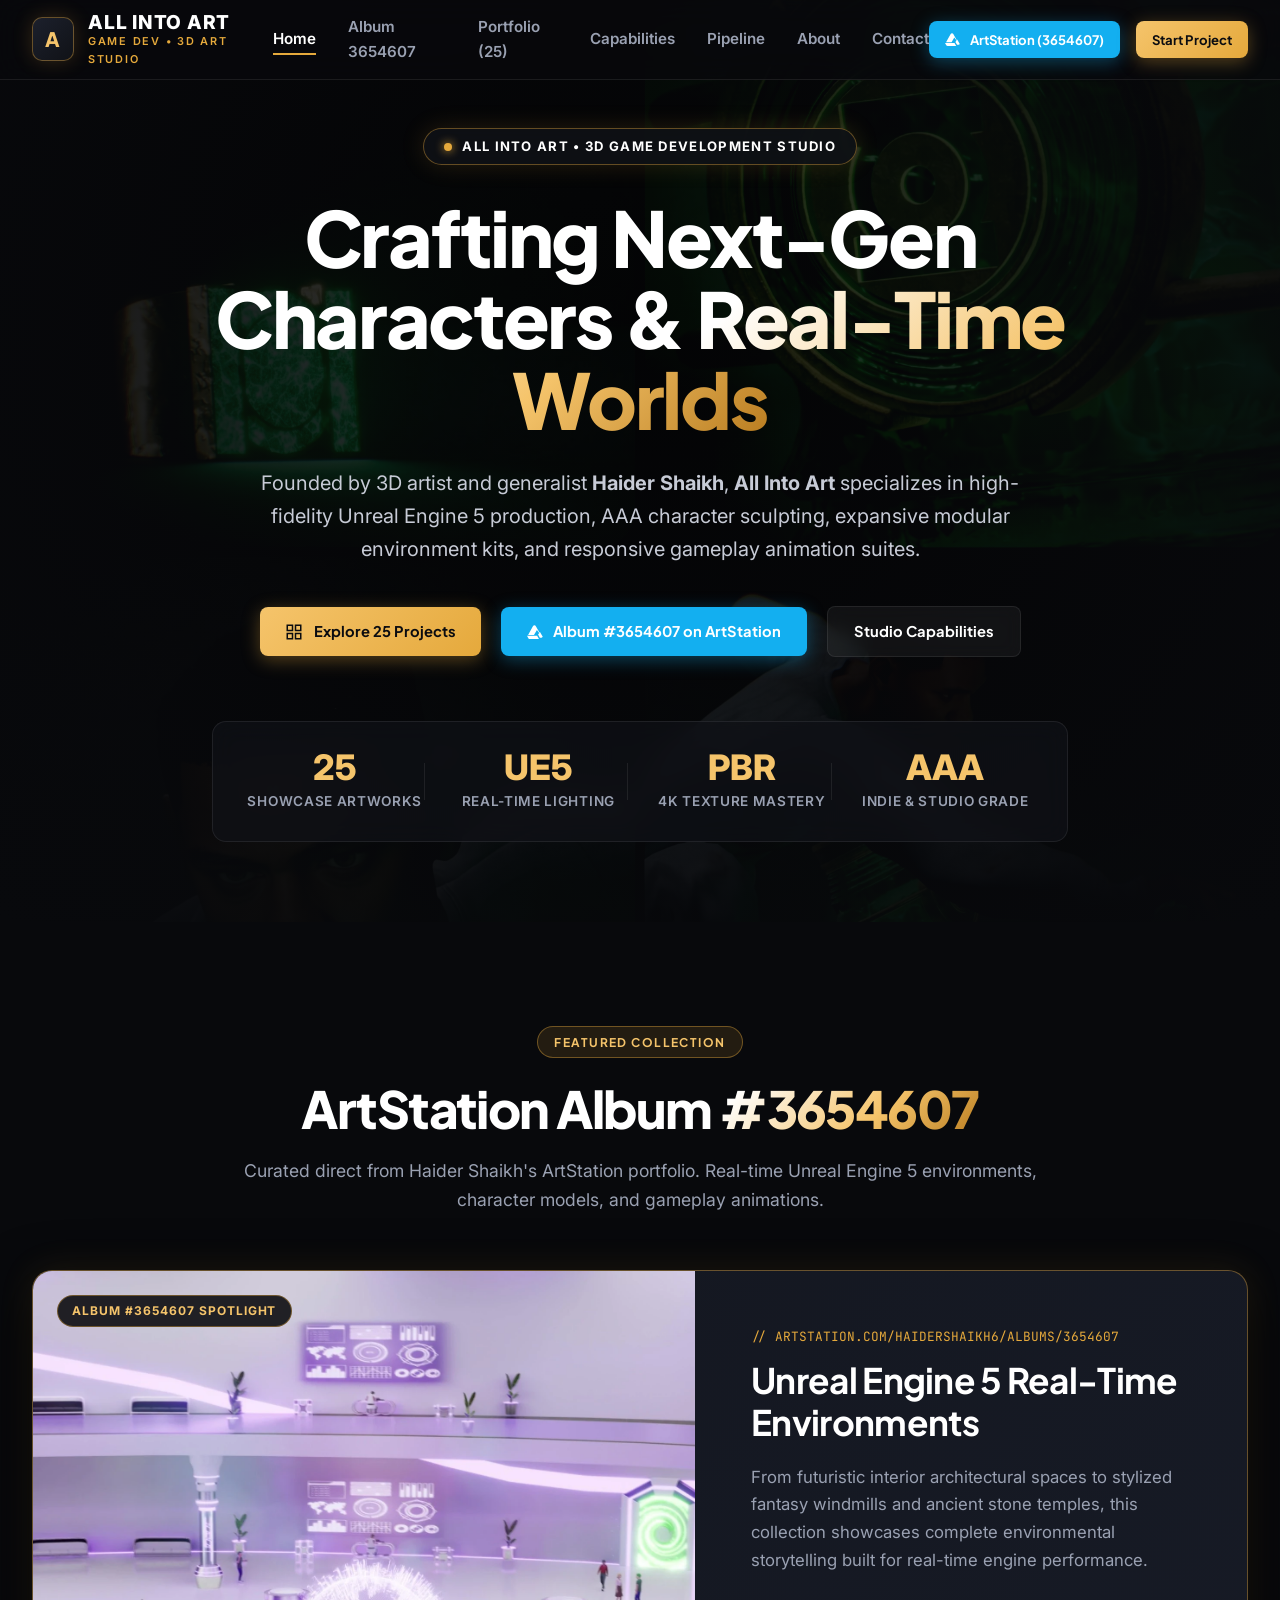
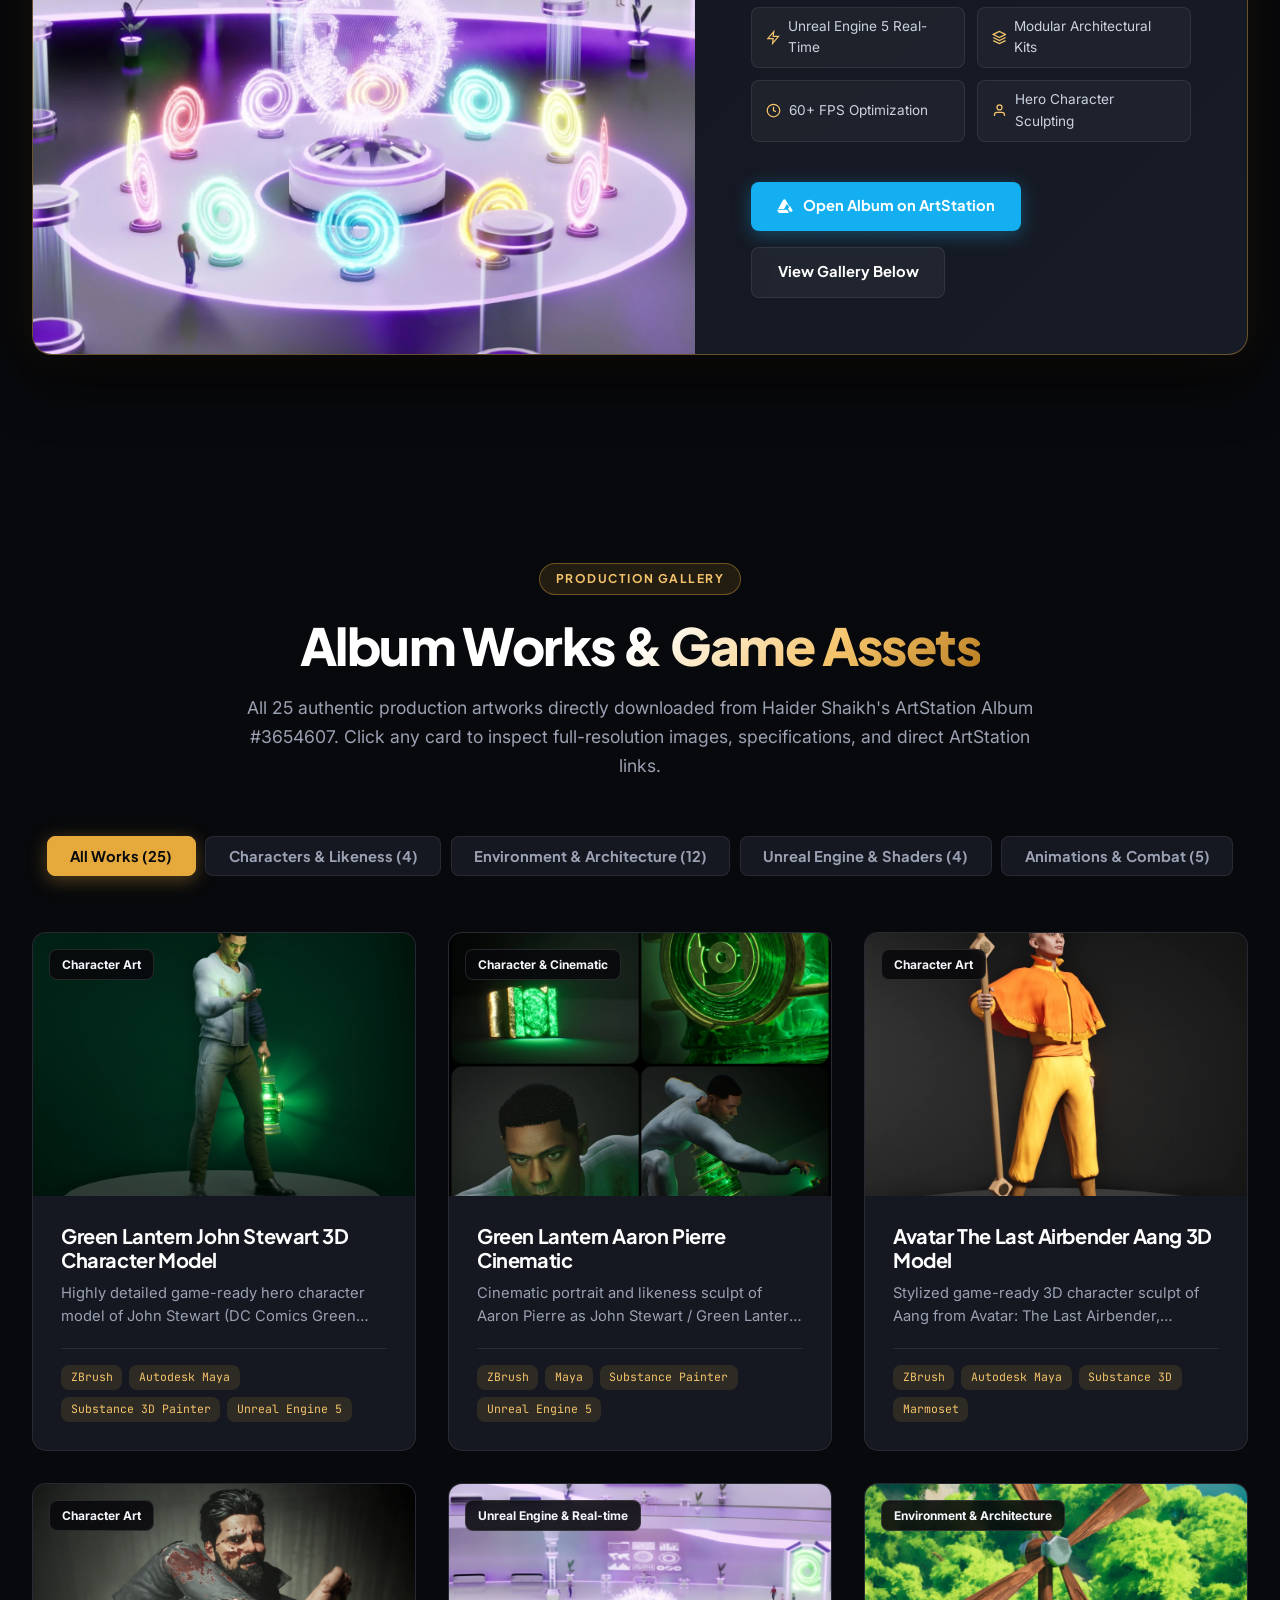
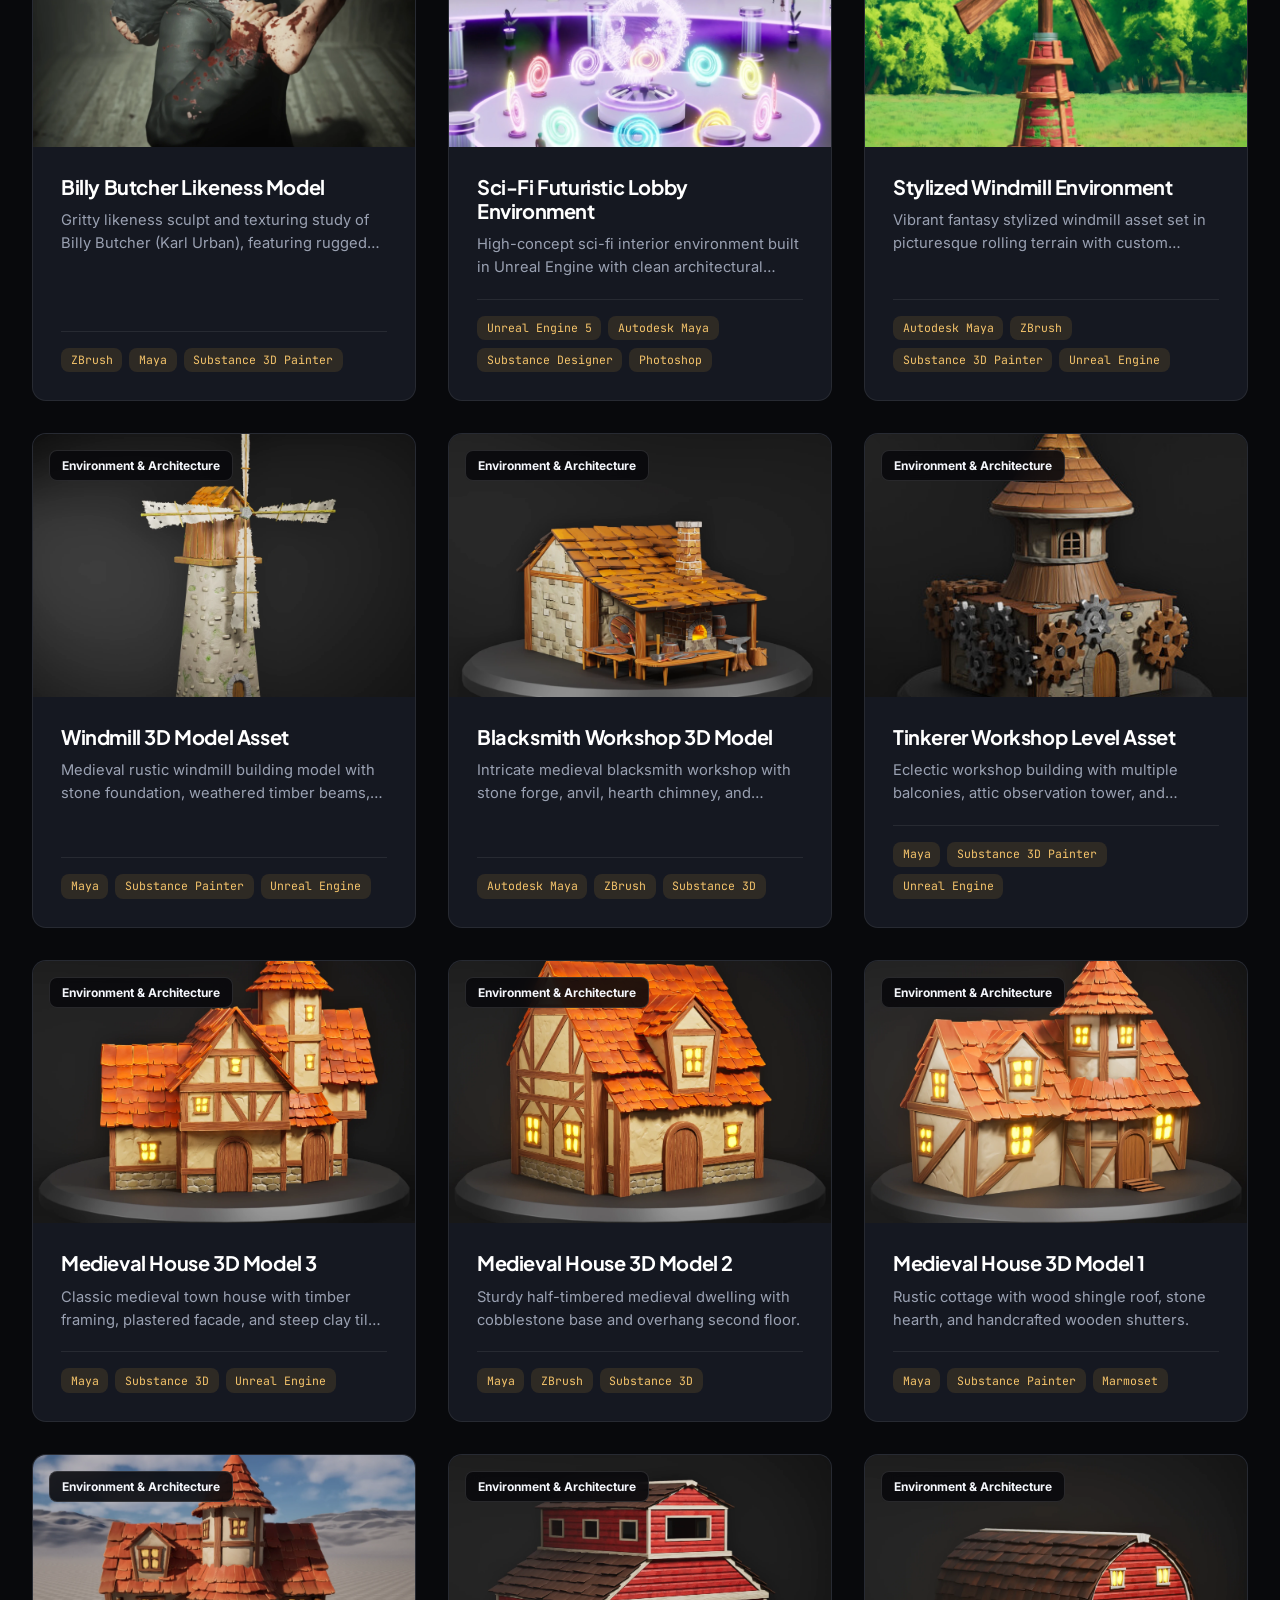
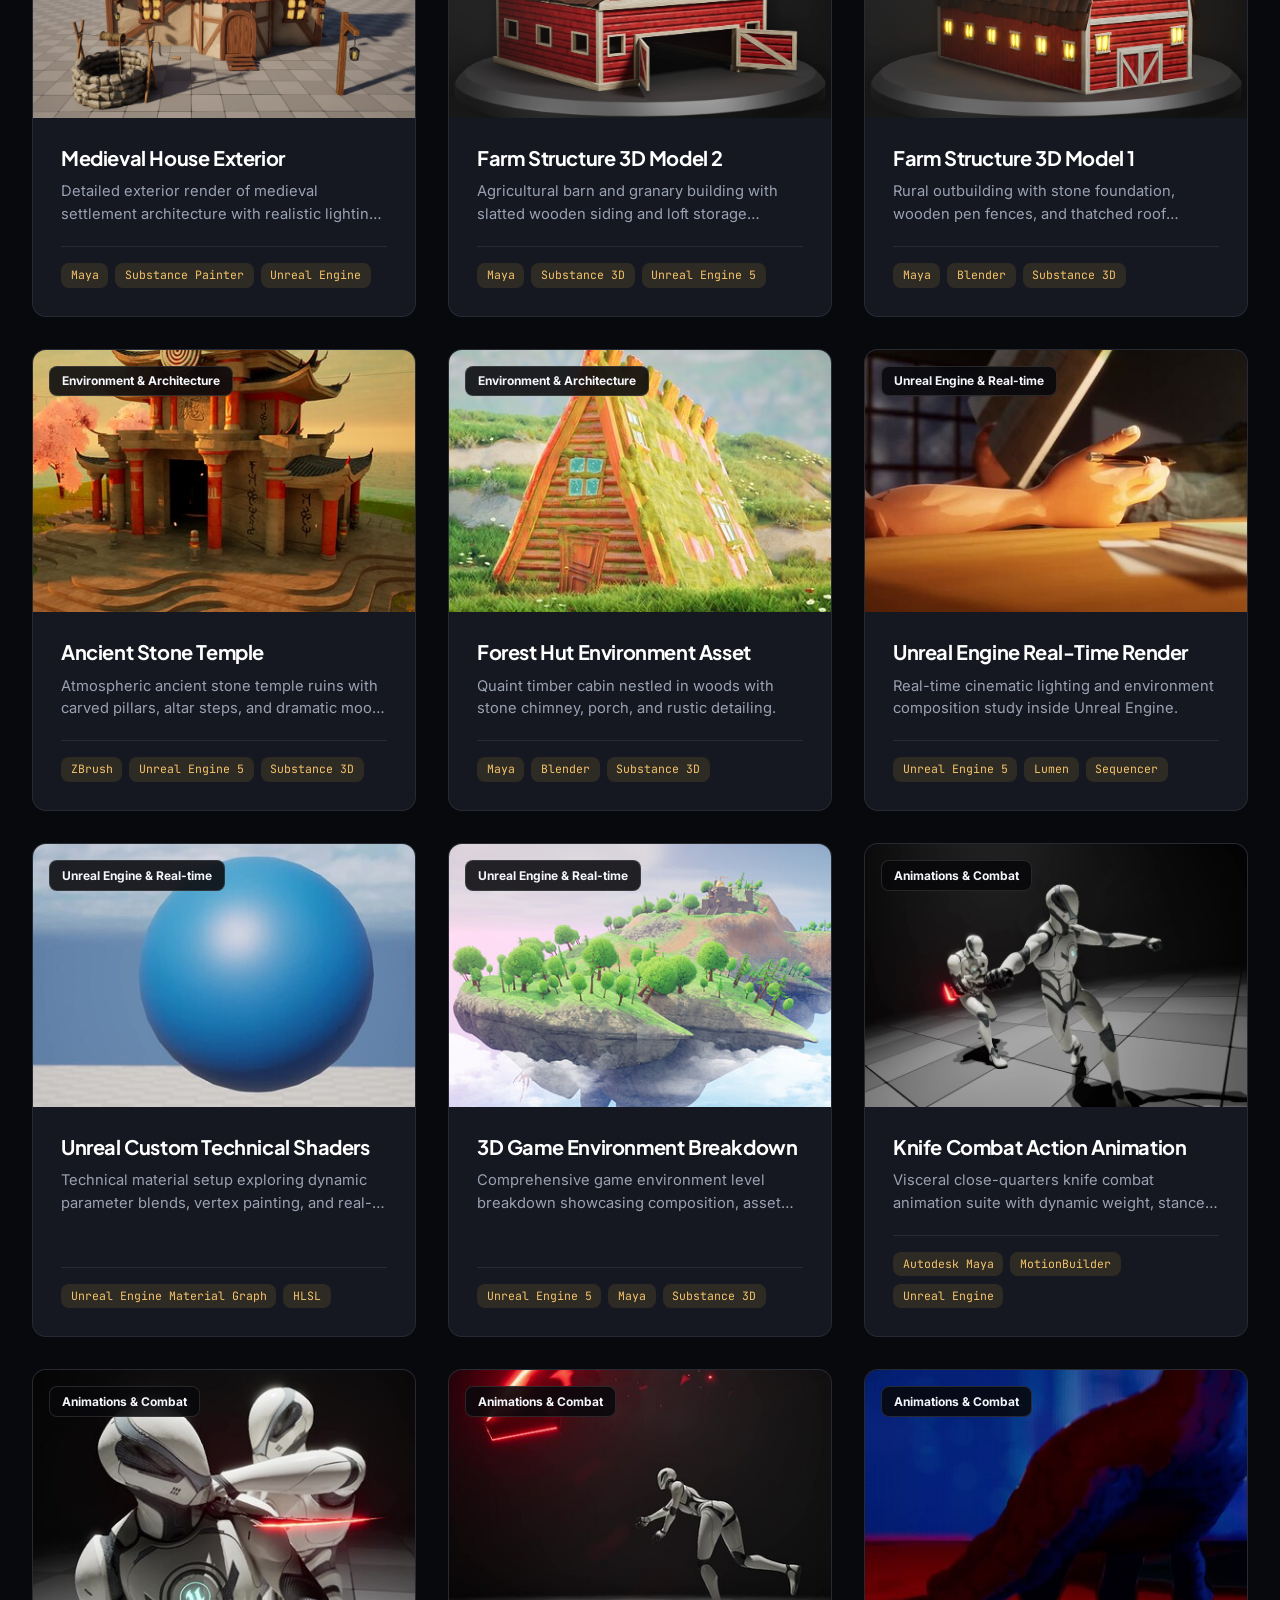
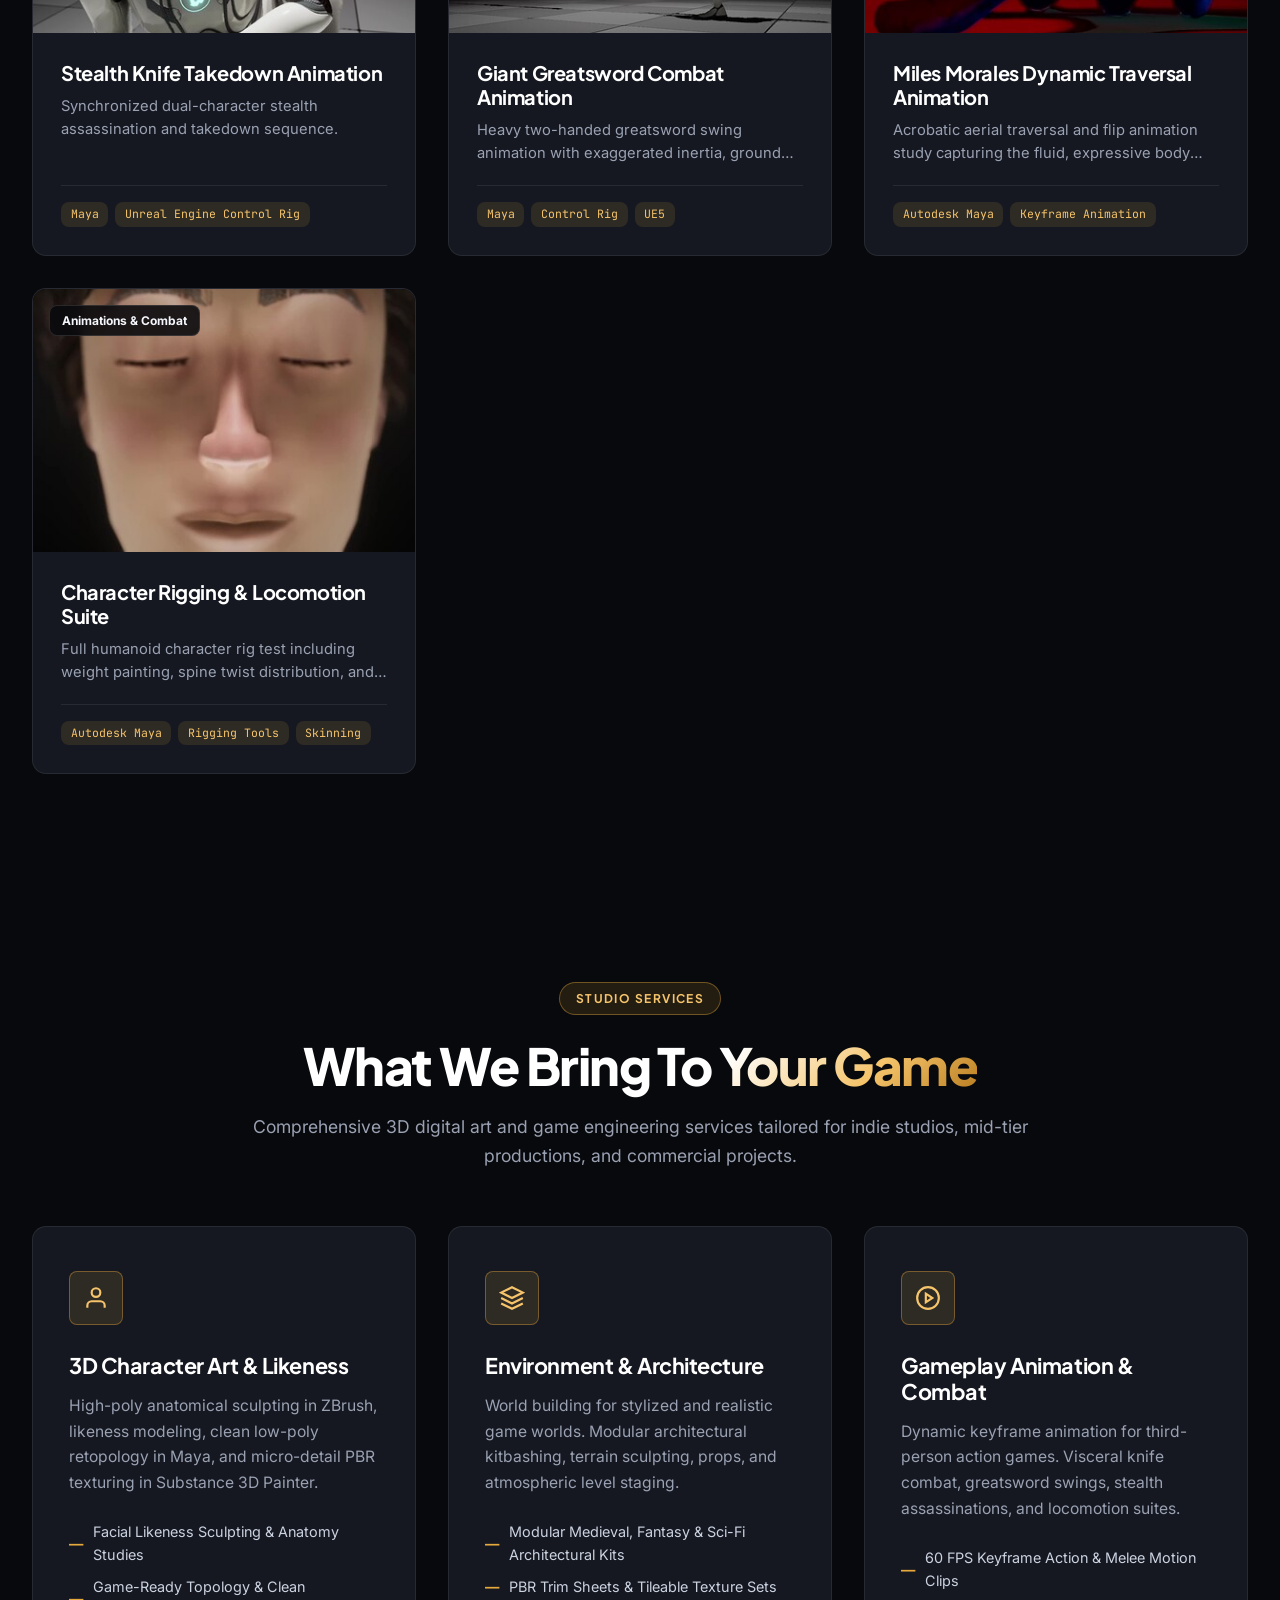
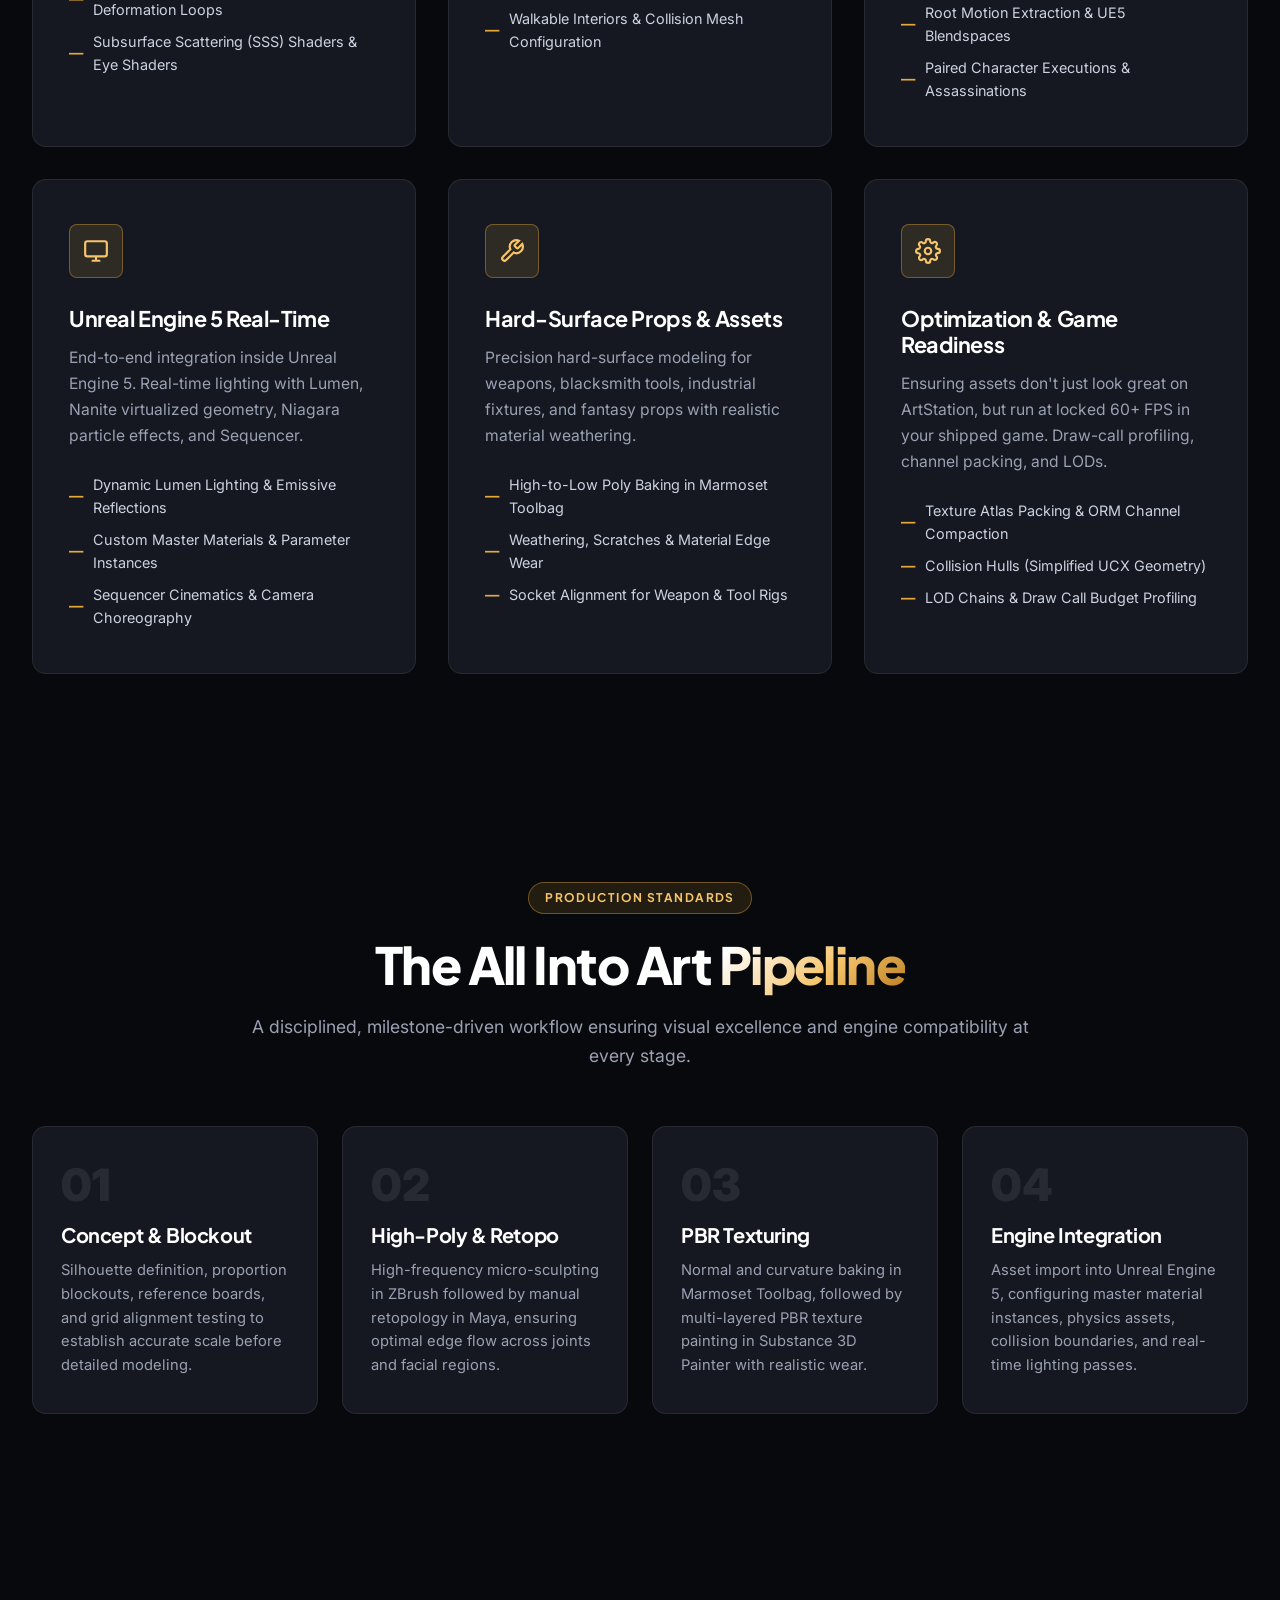
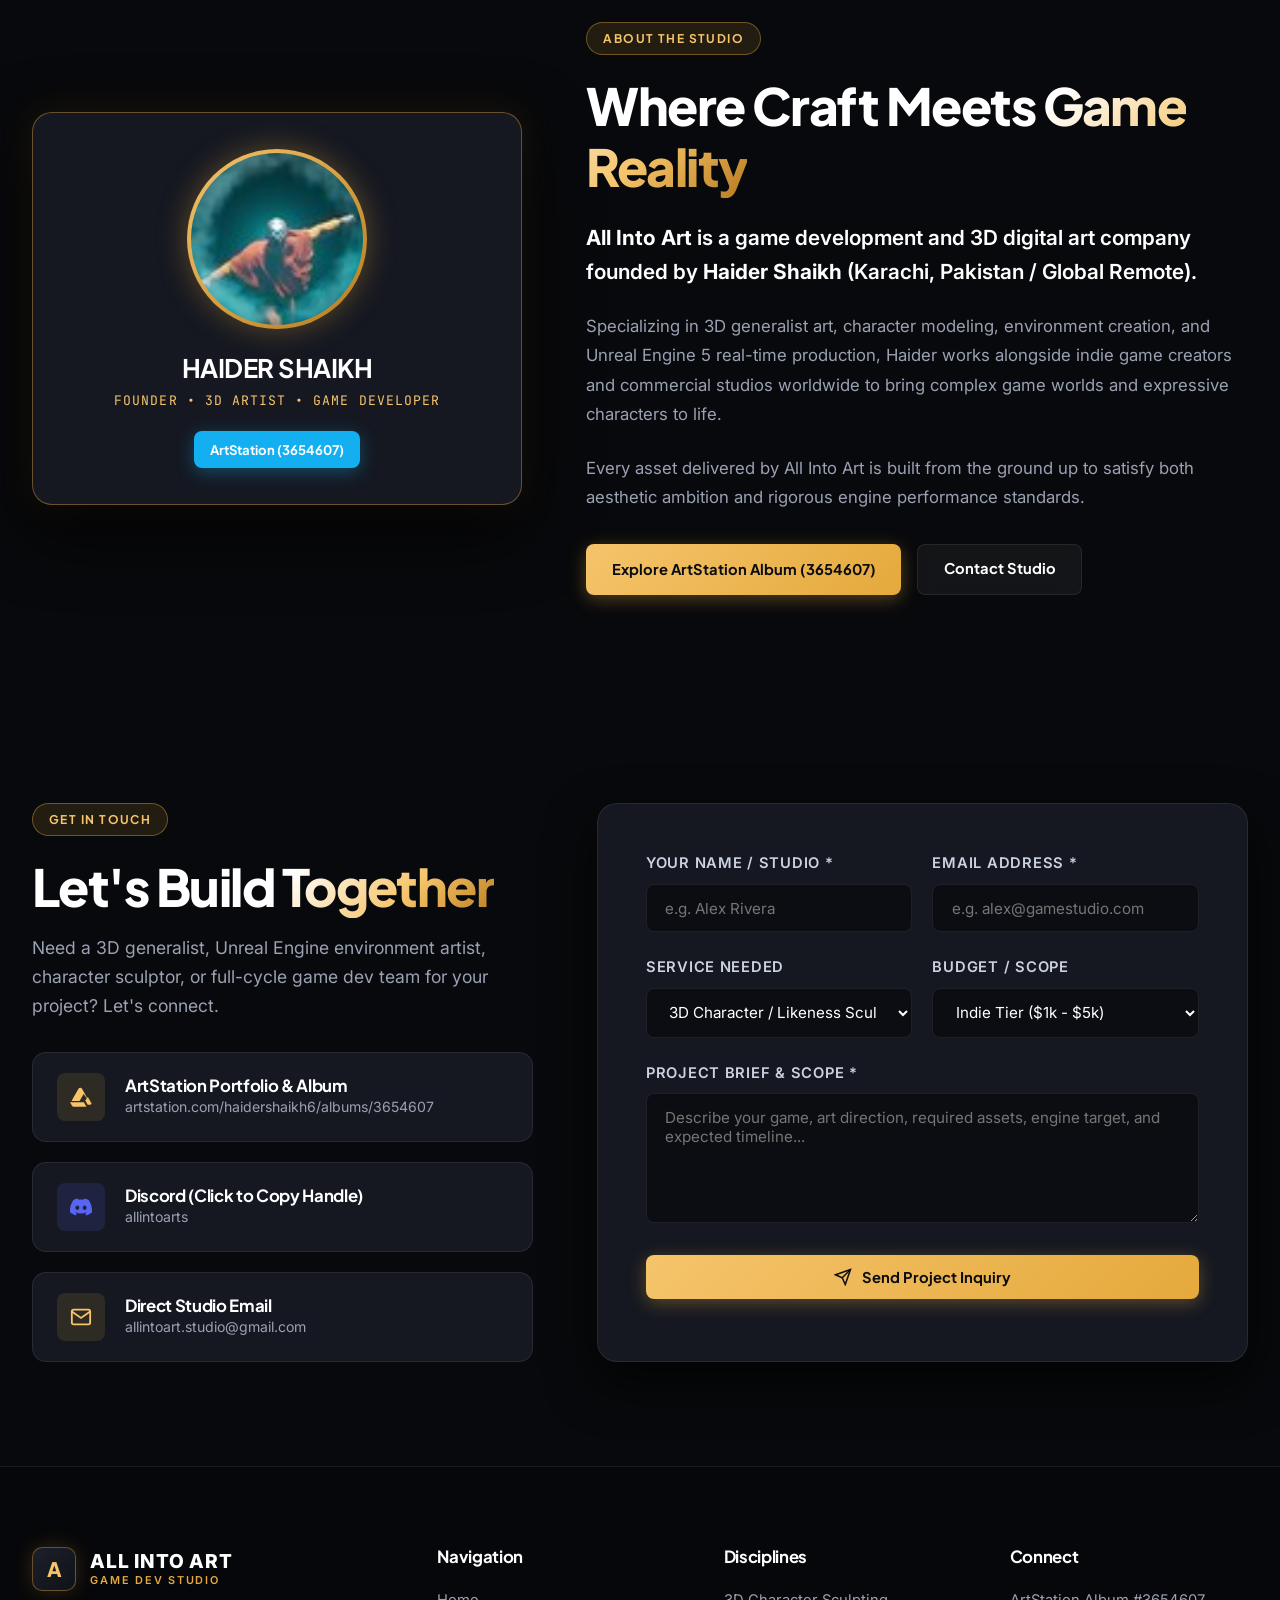
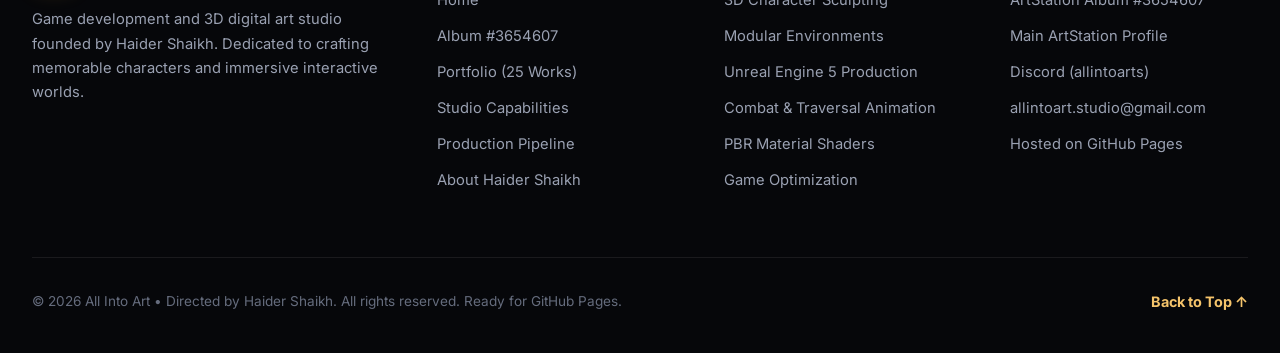
==== commit ae8a05b5: "Update site: Replace AI images with authentic ArtStation album 3654607 assets, remove tech demo, upd" ====
--- a/index.html
+++ b/index.html
@@ -6,33 +6,32 @@
   <meta http-equiv="X-UA-Compatible" content="ie=edge">
 
   <!-- Primary Meta Tags -->
-  <title>All Into Art | Next-Gen Game Development & 3D Art Studio</title>
-  <meta name="title" content="All Into Art | Next-Gen Game Development & 3D Art Studio">
-  <meta name="description" content="All Into Art is a game development and 3D art studio founded by Haider Shaikh. Specializing in Unreal Engine 5, cinematic environment art, game-ready character sculpting, and complete production pipelines.">
-  <meta name="keywords" content="All Into Art, Haider Shaikh, Game Development Studio, Unreal Engine 5, 3D Artist, Environment Art, Character Modeling, ZBrush, Substance Painter, Indie Game Dev, ArtStation 3654607">
-  <meta name="author" content="All Into Art / Haider Shaikh">
-
-  <!-- Open Graph / Facebook / Discord -->
+  <title>All Into Art | Game Development &amp; 3D Art Studio</title>
+  <meta name="title" content="All Into Art | Game Development &amp; 3D Art Studio">
+  <meta name="description" content="All Into Art is a game development and 3D digital art studio founded by Haider Shaikh. Specializing in Unreal Engine 5, 3D character art, environment world-building, and real-time game production. Featuring ArtStation Album #3654607.">
+  <meta name="keywords" content="All Into Art, Haider Shaikh, Game Development Company, 3D Artist, Unreal Engine 5, Character Sculpting, Environment Art, ArtStation 3654607">
+  <meta name="author" content="Haider Shaikh / All Into Art">
+
+  <!-- Open Graph / Social Sharing -->
   <meta property="og:type" content="website">
-  <meta property="og:url" content="https://haidershaikh6.artstation.com/">
-  <meta property="og:title" content="All Into Art | Next-Gen Game Development & 3D Art Studio">
-  <meta property="og:description" content="Explore real-time Unreal Engine 5 environments, game-ready characters, and complete game art pipelines by All Into Art.">
-  <meta property="og:image" content="assets/images/hero-cinematic.jpg">
+  <meta property="og:url" content="https://www.artstation.com/haidershaikh6/albums/3654607">
+  <meta property="og:title" content="All Into Art | Game Development &amp; 3D Art Studio">
+  <meta property="og:description" content="Explore authentic Unreal Engine 5 environments, 3D character models, and game assets from Haider Shaikh's ArtStation Album #3654607.">
+  <meta property="og:image" content="assets/images/portfolio/green-lantern-john-stewart-aaron-pierre-character-model-cinematic.webp">
 
   <!-- Twitter -->
   <meta property="twitter:card" content="summary_large_image">
-  <meta property="twitter:title" content="All Into Art | Next-Gen Game Development & 3D Art Studio">
-  <meta property="twitter:description" content="Explore real-time Unreal Engine 5 environments, game-ready characters, and complete game art pipelines.">
-  <meta property="twitter:image" content="assets/images/hero-cinematic.jpg">
-
-  <!-- Google Fonts -->
+  <meta property="twitter:title" content="All Into Art | Game Development &amp; 3D Art Studio">
+  <meta property="twitter:description" content="Explore authentic Unreal Engine 5 environments, 3D character models, and game assets from Haider Shaikh's ArtStation Album #3654607.">
+  <meta property="twitter:image" content="assets/images/portfolio/green-lantern-john-stewart-aaron-pierre-character-model-cinematic.webp">
+
+  <!-- Google Fonts: Plus Jakarta Sans, Inter, JetBrains Mono -->
   <link rel="preconnect" href="https://fonts.googleapis.com">
   <link rel="preconnect" href="https://fonts.gstatic.com" crossorigin>
-  <link href="https://fonts.googleapis.com/css2?family=Inter:wght@300;400;500;600;700&family=Orbitron:wght@500;700;800;900&family=Rajdhani:wght@500;600;700&family=JetBrains+Mono:wght@400;600&display=swap" rel="stylesheet">
-
-  <!-- Stylesheets -->
+  <link href="https://fonts.googleapis.com/css2?family=Inter:wght@400;500;600;700&family=JetBrains+Mono:wght@400;600&family=Plus+Jakarta+Sans:wght@500;600;700;800&display=swap" rel="stylesheet">
+
+  <!-- Stylesheet -->
   <link rel="stylesheet" href="assets/css/style.css">
-  <link rel="stylesheet" href="assets/css/animations.css">
 </head>
 <body>
 
@@ -41,30 +40,27 @@
        =================================================================== -->
   <header class="navbar" id="navbar">
     <div class="container nav-container">
-      <a href="#home" class="brand-logo" aria-label="All Into Art Homepage">
-        <div class="logo-glyph">
-          <span>A</span>
-        </div>
-        <div class="brand-text">
+      <a href="#home" class="brand-logo" aria-label="All Into Art Studio">
+        <div class="brand-crest">A</div>
+        <div class="brand-meta">
           <span class="brand-name">ALL INTO ART</span>
-          <span class="brand-badge">GAME DEV STUDIO</span>
+          <span class="brand-sub">GAME DEV &bull; 3D ART STUDIO</span>
         </div>
       </a>
 
       <nav aria-label="Main Navigation">
         <ul class="nav-menu" id="navMenu">
           <li><a href="#home" class="nav-link active">Home</a></li>
-          <li><a href="#spotlight" class="nav-link">UE5 Album</a></li>
-          <li><a href="#portfolio" class="nav-link">Portfolio</a></li>
-          <li><a href="#turntable" class="nav-link">3D Inspector</a></li>
-          <li><a href="#services" class="nav-link">Capabilities</a></li>
-          <li><a href="#workflow" class="nav-link">Workflow</a></li>
+          <li><a href="#album" class="nav-link">Album 3654607</a></li>
+          <li><a href="#portfolio" class="nav-link">Portfolio (25)</a></li>
+          <li><a href="#capabilities" class="nav-link">Capabilities</a></li>
+          <li><a href="#pipeline" class="nav-link">Pipeline</a></li>
           <li><a href="#about" class="nav-link">About</a></li>
           <li><a href="#contact" class="nav-link">Contact</a></li>
         </ul>
       </nav>
 
-      <div class="nav-cta-group">
+      <div class="nav-actions">
         <a href="https://www.artstation.com/haidershaikh6/albums/3654607" target="_blank" rel="noopener noreferrer" class="btn btn-artstation btn-sm">
           <svg width="15" height="15" viewBox="0 0 24 24" fill="currentColor">
             <path d="M0 17.723l2.027 3.505h.001a2.424 2.424 0 0 0 2.164 1.332h13.754l-2.766-4.837H0zm18.915-4.482l-5.641-9.845a2.417 2.417 0 0 0-2.128-1.396c-.85 0-1.637.447-2.072 1.168L1.65 16.48h8.847l4.372-7.618 4.046 5.379zm4.721 5.992L19.49 12.01l-2.85 3.82 2.686 4.703h2.384a2.42 2.42 0 0 0 1.926-1.3z"/>
@@ -72,7 +68,7 @@
           ArtStation (3654607)
         </a>
         <a href="#contact" class="btn btn-primary btn-sm">Start Project</a>
-        <button class="nav-toggle-btn" aria-label="Toggle navigation menu" aria-expanded="false">
+        <button class="nav-toggle" id="navToggle" aria-label="Toggle navigation" aria-expanded="false">
           <span></span>
           <span></span>
           <span></span>
@@ -83,137 +79,133 @@
 
   <main>
     <!-- ===================================================================
-         HERO SECTION
+         CINEMATIC HERO SECTION
          =================================================================== -->
-    <section class="hero-section" id="home">
-      <canvas id="heroCanvas" class="hero-canvas"></canvas>
-      <div class="cyber-grid-overlay"></div>
-      <div class="hero-backdrop-glow"></div>
+    <section class="hero" id="home">
+      <div class="hero-backdrop">
+        <img 
+          src="assets/images/portfolio/green-lantern-john-stewart-aaron-pierre-character-model-cinematic.webp" 
+          alt="Green Lantern Cinematic Character Model by Haider Shaikh" 
+          class="hero-bg-img"
+        />
+        <div class="hero-gradient-overlay"></div>
+      </div>
 
       <div class="container hero-content">
         <div class="hero-pill">
-          <span class="pulse-dot"></span>
-          <span class="hero-pill-text">⚡ Unreal Engine 5 &amp; Next-Gen 3D Production Studio</span>
+          <span class="hero-pill-dot"></span>
+          <span class="hero-pill-text">All Into Art &bull; 3D Game Development Studio</span>
         </div>
 
         <h1 class="hero-title">
-          We Craft Worlds.<br>
-          <span class="text-gradient-cyan">You Play</span> The Legend.
+          Crafting Next-Gen Characters &amp; <span class="text-gradient-amber">Real-Time Worlds</span>
         </h1>
 
-        <p class="hero-subtitle">
-          <strong>All Into Art</strong> is a dedicated game development studio and 3D art powerhouse founded by <strong>Haider Shaikh</strong>. We forge AAA-fidelity Unreal Engine 5 environments, game-ready characters, and complete real-time production pipelines for visionary indie and mid-tier titles.
+        <p class="hero-desc">
+          Founded by 3D artist and generalist <strong>Haider Shaikh</strong>, <strong>All Into Art</strong> specializes in high-fidelity Unreal Engine 5 production, AAA character sculpting, expansive modular environment kits, and responsive gameplay animation suites.
         </p>
 
-        <div class="hero-actions">
+        <div class="hero-ctas">
           <a href="#portfolio" class="btn btn-primary">
             <svg width="18" height="18" viewBox="0 0 24 24" fill="none" stroke="currentColor" stroke-width="2">
-              <polygon points="5 3 19 12 5 21 5 3"></polygon>
+              <rect x="3" y="3" width="7" height="7"></rect>
+              <rect x="14" y="3" width="7" height="7"></rect>
+              <rect x="14" y="14" width="7" height="7"></rect>
+              <rect x="3" y="14" width="7" height="7"></rect>
             </svg>
-            Explore Portfolio
+            Explore 25 Projects
           </a>
-          <button class="btn btn-secondary trigger-video-modal">
-            <svg width="18" height="18" viewBox="0 0 24 24" fill="none" stroke="currentColor" stroke-width="2">
-              <circle cx="12" cy="12" r="10"></circle>
-              <polygon points="10 8 16 12 10 16 10 8"></polygon>
+          <a href="https://www.artstation.com/haidershaikh6/albums/3654607" target="_blank" rel="noopener noreferrer" class="btn btn-artstation">
+            <svg width="16" height="16" viewBox="0 0 24 24" fill="currentColor">
+              <path d="M0 17.723l2.027 3.505h.001a2.424 2.424 0 0 0 2.164 1.332h13.754l-2.766-4.837H0zm18.915-4.482l-5.641-9.845a2.417 2.417 0 0 0-2.128-1.396c-.85 0-1.637.447-2.072 1.168L1.65 16.48h8.847l4.372-7.618 4.046 5.379zm4.721 5.992L19.49 12.01l-2.85 3.82 2.686 4.703h2.384a2.42 2.42 0 0 0 1.926-1.3z"/>
             </svg>
-            Watch Studio Reel
-          </button>
-          <a href="https://www.artstation.com/haidershaikh6/albums/3654607" target="_blank" rel="noopener noreferrer" class="btn btn-outline-purple">
-            <svg width="18" height="18" viewBox="0 0 24 24" fill="none" stroke="currentColor" stroke-width="2">
-              <path d="M18 13v6a2 2 0 0 1-2 2H5a2 2 0 0 1-2-2V8a2 2 0 0 1 2-2h6"></path>
-              <polyline points="15 3 21 3 21 9"></polyline>
-              <line x1="10" y1="14" x2="21" y2="3"></line>
-            </svg>
-            ArtStation Album #3654607
+            Album #3654607 on ArtStation
           </a>
-        </div>
-
-        <!-- Studio Metrics -->
-        <div class="hero-stats">
-          <div class="stat-item">
-            <div class="stat-number">25+</div>
-            <div class="stat-label">UE5 &amp; 3D Projects</div>
-          </div>
-          <div class="stat-item">
-            <div class="stat-number">UE5</div>
-            <div class="stat-label">Lumen &amp; Nanite Ready</div>
-          </div>
-          <div class="stat-item">
-            <div class="stat-number">100%</div>
-            <div class="stat-label">Game-Ready Topology</div>
-          </div>
-          <div class="stat-item">
-            <div class="stat-number">AAA</div>
-            <div class="stat-label">Artistic Fidelity</div>
+          <a href="#capabilities" class="btn btn-secondary">
+            Studio Capabilities
+          </a>
+        </div>
+
+        <div class="hero-metrics">
+          <div class="metric-item">
+            <div class="metric-val">25</div>
+            <div class="metric-label">Showcase Artworks</div>
+          </div>
+          <div class="metric-item">
+            <div class="metric-val">UE5</div>
+            <div class="metric-label">Real-Time Lighting</div>
+          </div>
+          <div class="metric-item">
+            <div class="metric-val">PBR</div>
+            <div class="metric-label">4K Texture Mastery</div>
+          </div>
+          <div class="metric-item">
+            <div class="metric-val">AAA</div>
+            <div class="metric-label">Indie &amp; Studio Grade</div>
           </div>
         </div>
       </div>
     </section>
 
     <!-- ===================================================================
-         FEATURED SPOTLIGHT - ARTSTATION ALBUM #3654607 & SHOWCASE
+         SPOTLIGHT: ARTSTATION ALBUM #3654607
          =================================================================== -->
-    <section class="section" id="spotlight">
+    <section class="section" id="album">
       <div class="container">
         <div class="section-header">
           <span class="section-tag">Featured Collection</span>
-          <h2 class="section-title">ArtStation Album <span class="text-gradient-cyan">#3654607</span></h2>
+          <h2 class="section-title">ArtStation Album <span class="text-gradient-amber">#3654607</span></h2>
           <p class="section-subtitle">
-            Curated Unreal Engine 5 environments, real-time lighting studies, and cinematics directly from Haider Shaikh's primary ArtStation showcase.
+            Curated direct from Haider Shaikh's ArtStation portfolio. Real-time Unreal Engine 5 environments, character models, and gameplay animations.
           </p>
         </div>
 
-        <div class="spotlight-card">
-          <div class="spotlight-media">
+        <div class="album-banner">
+          <div class="album-media">
             <img 
-              src="assets/images/project-ue5-scifi-city.jpg" 
-              alt="Unreal Engine 5 Showcase Album 3654607" 
-              class="spotlight-img"
+              src="assets/images/portfolio/sci-fi-futuristic-lobby.webp" 
+              alt="Sci-Fi Futuristic Lobby by Haider Shaikh" 
+              class="album-img"
             />
-            <div class="spotlight-badge">Album #3654607 Featured</div>
-            <div class="media-play-overlay">
-              <button class="play-circle-btn trigger-video-modal" aria-label="Play Unreal Engine Showcase Video">
-                <svg width="28" height="28" viewBox="0 0 24 24" fill="currentColor">
-                  <polygon points="5 3 19 12 5 21 5 3"></polygon>
+            <div class="album-badge">Album #3654607 Spotlight</div>
+          </div>
+
+          <div class="album-content">
+            <span class="album-id-badge">// ARTSTATION.COM/HAIDERSHAIKH6/ALBUMS/3654607</span>
+            <h3 class="album-title">Unreal Engine 5 Real-Time Environments</h3>
+            <p class="album-desc">
+              From futuristic interior architectural spaces to stylized fantasy windmills and ancient stone temples, this collection showcases complete environmental storytelling built for real-time engine performance.
+            </p>
+
+            <div class="album-highlights-grid">
+              <div class="highlight-pill">
+                <svg width="15" height="15" viewBox="0 0 24 24" fill="none" stroke="var(--amber-light)" stroke-width="2"><path d="M13 2L3 14h9l-1 8 10-12h-9l1-8z"></path></svg>
+                Unreal Engine 5 Real-Time
+              </div>
+              <div class="highlight-pill">
+                <svg width="15" height="15" viewBox="0 0 24 24" fill="none" stroke="var(--amber-light)" stroke-width="2"><polygon points="12 2 2 7 12 12 22 7 12 2"></polygon><polyline points="2 17 12 22 22 17"></polyline><polyline points="2 12 12 17 22 12"></polyline></svg>
+                Modular Architectural Kits
+              </div>
+              <div class="highlight-pill">
+                <svg width="15" height="15" viewBox="0 0 24 24" fill="none" stroke="var(--amber-light)" stroke-width="2"><circle cx="12" cy="12" r="10"></circle><polyline points="12 6 12 12 16 14"></polyline></svg>
+                60+ FPS Optimization
+              </div>
+              <div class="highlight-pill">
+                <svg width="15" height="15" viewBox="0 0 24 24" fill="none" stroke="var(--amber-light)" stroke-width="2"><path d="M20 21v-2a4 4 0 0 0-4-4H8a4 4 0 0 0-4 4v2"></path><circle cx="12" cy="7" r="4"></circle></svg>
+                Hero Character Sculpting
+              </div>
+            </div>
+
+            <div class="album-actions">
+              <a href="https://www.artstation.com/haidershaikh6/albums/3654607" target="_blank" rel="noopener noreferrer" class="btn btn-artstation">
+                <svg width="16" height="16" viewBox="0 0 24 24" fill="currentColor">
+                  <path d="M0 17.723l2.027 3.505h.001a2.424 2.424 0 0 0 2.164 1.332h13.754l-2.766-4.837H0zm18.915-4.482l-5.641-9.845a2.417 2.417 0 0 0-2.128-1.396c-.85 0-1.637.447-2.072 1.168L1.65 16.48h8.847l4.372-7.618 4.046 5.379zm4.721 5.992L19.49 12.01l-2.85 3.82 2.686 4.703h2.384a2.42 2.42 0 0 0 1.926-1.3z"/>
                 </svg>
-              </button>
-            </div>
-          </div>
-
-          <div class="spotlight-content">
-            <span class="spotlight-album-id">// ARTSTATION.COM/HAIDERSHAIKH6/ALBUMS/3654607</span>
-            <h3 class="spotlight-title">Next-Gen Real-Time Worlds &amp; Environments</h3>
-            <p class="spotlight-desc">
-              Experience the pinnacle of All Into Art's environmental storytelling. Combining high-density Nanite geometry, dynamic real-time global illumination with Lumen, and customized Niagara particle systems to deliver living, breathing game worlds.
-            </p>
-
-            <div class="spotlight-features">
-              <span class="spec-pill">
-                <svg width="14" height="14" viewBox="0 0 24 24" fill="none" stroke="currentColor" stroke-width="2"><path d="M13 2L3 14h9l-1 8 10-12h-9l1-8z"></path></svg>
-                UE5 Lumen Dynamic GI
-              </span>
-              <span class="spec-pill">
-                <svg width="14" height="14" viewBox="0 0 24 24" fill="none" stroke="currentColor" stroke-width="2"><rect x="3" y="3" width="7" height="7"></rect><rect x="14" y="3" width="7" height="7"></rect><rect x="14" y="14" width="7" height="7"></rect><rect x="3" y="14" width="7" height="7"></rect></svg>
-                Nanite Micro-Polygon Meshes
-              </span>
-              <span class="spec-pill">
-                <svg width="14" height="14" viewBox="0 0 24 24" fill="none" stroke="currentColor" stroke-width="2"><circle cx="12" cy="12" r="10"></circle><path d="M12 6v6l4 2"></path></svg>
-                Optimized 60+ FPS Budgets
-              </span>
-              <span class="spec-pill">
-                <svg width="14" height="14" viewBox="0 0 24 24" fill="none" stroke="currentColor" stroke-width="2"><path d="M21 16V8a2 2 0 0 0-1-1.73l-7-4a2 2 0 0 0-2 0l-7 4A2 2 0 0 0 3 8v8a2 2 0 0 0 1 1.73l7 4a2 2 0 0 0 2 0l7-4A2 2 0 0 0 21 16z"></path></svg>
-                4K PBR Master Shaders
-              </span>
-            </div>
-
-            <div class="spotlight-actions">
-              <a href="https://www.artstation.com/haidershaikh6/albums/3654607" target="_blank" rel="noopener noreferrer" class="btn btn-primary">
-                Open Album 3654607 on ArtStation
+                Open Album on ArtStation
               </a>
-              <button class="btn btn-secondary trigger-video-modal">
-                Watch Reel Breakdown
-              </button>
+              <a href="#portfolio" class="btn btn-secondary">
+                View Gallery Below
+              </a>
             </div>
           </div>
         </div>
@@ -221,159 +213,40 @@
     </section>
 
     <!-- ===================================================================
-         PORTFOLIO GALLERY & FILTERING
+         PORTFOLIO GALLERY (25 AUTHENTIC ALBUM 3654607 WORKS)
          =================================================================== -->
     <section class="section" id="portfolio">
       <div class="container">
         <div class="section-header">
-          <span class="section-tag">Production Portfolio</span>
-          <h2 class="section-title">Crafted With <span class="text-gradient-purple">Uncompromising</span> Precision</h2>
+          <span class="section-tag">Production Gallery</span>
+          <h2 class="section-title">Album Works <span class="text-gradient-amber">&amp; Game Assets</span></h2>
           <p class="section-subtitle">
-            Explore our game-ready characters, environment level designs, creature sculpts, and technical animation setups.
+            All 25 authentic production artworks directly downloaded from Haider Shaikh's ArtStation Album #3654607. Click any card to inspect full-resolution images, specifications, and direct ArtStation links.
           </p>
         </div>
 
         <!-- Filter Controls -->
-        <div class="portfolio-filter-bar">
-          <button class="filter-btn active" data-filter="all">All Works (8)</button>
-          <button class="filter-btn" data-filter="unreal">Unreal Engine 5 (Album 3654607)</button>
-          <button class="filter-btn" data-filter="environment">Environment Art</button>
-          <button class="filter-btn" data-filter="characters">Characters &amp; Creatures</button>
-          <button class="filter-btn" data-filter="animation">Animations &amp; Tech Art</button>
-        </div>
-
-        <!-- Dynamic Grid Loaded from assets/js/portfolio-data.js -->
+        <div class="portfolio-nav">
+          <button class="filter-btn active" data-filter="all">All Works (25)</button>
+          <button class="filter-btn" data-filter="characters">Characters &amp; Likeness (4)</button>
+          <button class="filter-btn" data-filter="environments">Environment &amp; Architecture (12)</button>
+          <button class="filter-btn" data-filter="unreal">Unreal Engine &amp; Shaders (4)</button>
+          <button class="filter-btn" data-filter="animations">Animations &amp; Combat (5)</button>
+        </div>
+
+        <!-- Portfolio Grid: Dynamically populated from assets/js/portfolio-data.js -->
         <div class="portfolio-grid" id="portfolioGrid">
-          <!-- Fallback Server-side / No-JS rendered cards -->
-          <article class="project-card" data-id="ue5-cyber-city">
-            <div class="project-thumb-wrap">
-              <img src="assets/images/project-ue5-scifi-city.jpg" alt="Neo-Kyoto Alleyway - UE5 Lumen" class="project-thumb">
-              <span class="card-category-badge">Unreal Engine 5</span>
-            </div>
-            <div class="project-body">
-              <h3 class="project-title">Neo-Kyoto Alleyway - UE5 Lumen Real-time</h3>
-              <p class="project-desc">Real-time cyberpunk environment crafted in Unreal Engine 5 utilizing Lumen global illumination and Nanite geometry.</p>
-              <div class="project-tags">
-                <span class="tech-tag">Unreal Engine 5</span>
-                <span class="tech-tag">Substance Painter</span>
-                <span class="tech-tag">Maya</span>
-              </div>
+          <!-- Fallback Cards if JS is disabled -->
+          <article class="project-card">
+            <div class="project-thumb-box">
+              <img src="assets/images/portfolio/green-lantern-john-stewart-3d-character-model.webp" alt="Green Lantern John Stewart 3D Character Model" class="project-thumb-img">
+              <span class="card-tag">Character Art</span>
+            </div>
+            <div class="project-info">
+              <h3 class="project-card-title">Green Lantern John Stewart 3D Character Model</h3>
+              <p class="project-card-desc">Highly detailed game-ready hero character model of John Stewart with tactical suit materials.</p>
             </div>
           </article>
-
-          <article class="project-card" data-id="ue5-ancient-temple">
-            <div class="project-thumb-wrap">
-              <img src="assets/images/project-ue5-ancient-temple.jpg" alt="Sanctum of the Mist - Unreal Engine 5" class="project-thumb">
-              <span class="card-category-badge">Environment Art</span>
-            </div>
-            <div class="project-body">
-              <h3 class="project-title">Sanctum of the Mist - Unreal Engine 5</h3>
-              <p class="project-desc">Mystical temple ruins tucked within highland mountains, featuring volumetric atmospheric god rays and Nanite rock formations.</p>
-              <div class="project-tags">
-                <span class="tech-tag">Unreal Engine 5</span>
-                <span class="tech-tag">ZBrush</span>
-                <span class="tech-tag">Substance Designer</span>
-              </div>
-            </div>
-          </article>
-
-          <article class="project-card" data-id="char-cyber-soldier">
-            <div class="project-thumb-wrap">
-              <img src="assets/images/project-character-cyber-soldier.jpg" alt="Apex Vanguard Tactical Cyber Soldier" class="project-thumb">
-              <span class="card-category-badge">Characters &amp; Creatures</span>
-            </div>
-            <div class="project-body">
-              <h3 class="project-title">Apex Vanguard - Tactical Cyber Soldier</h3>
-              <p class="project-desc">AAA game-ready 3D tactical operative character with modular exoskeleton and clean subdivision topology.</p>
-              <div class="project-tags">
-                <span class="tech-tag">ZBrush</span>
-                <span class="tech-tag">Maya</span>
-                <span class="tech-tag">Substance 3D</span>
-              </div>
-            </div>
-          </article>
-        </div>
-      </div>
-    </section>
-
-    <!-- ===================================================================
-         INTERACTIVE 3D ASSET TURNTABLE & TOPOLOGY INSPECTOR
-         =================================================================== -->
-    <section class="section" id="turntable">
-      <div class="container">
-        <div class="section-header">
-          <span class="section-tag">Interactive Tech Demo</span>
-          <h2 class="section-title">Real-Time <span class="text-gradient-cyan">3D Mesh &amp; Material</span> Inspector</h2>
-          <p class="section-subtitle">
-            Experience our topology precision firsthand. Rotate the real-time asset below and inspect shaded PBR, matte clay, wireframe topology, or normal map passes.
-          </p>
-        </div>
-
-        <div class="turntable-container">
-          <div class="turntable-header">
-            <div class="turntable-title-box">
-              <span class="live-indicator">
-                <span class="live-dot"></span>
-                ACTIVE VIEWPORT
-              </span>
-              <h3>Cybernetic Helm MK-IV // Game Asset Prototype</h3>
-            </div>
-            <div class="spec-pill">
-              12,480 Tris &bull; Quad-Dominant &bull; 4096&times;4096 PBR
-            </div>
-          </div>
-
-          <div class="turntable-viewport" id="turntableViewport">
-            <canvas id="turntableCanvas"></canvas>
-            <div class="viewport-overlay-hint">
-              <svg width="14" height="14" viewBox="0 0 24 24" fill="none" stroke="currentColor" stroke-width="2" style="display:inline; vertical-align:middle; margin-right:4px;">
-                <path d="M21.5 2v6h-6M21.34 15.57a10 10 0 1 1-.57-8.38l5.67-5.67"></path>
-              </svg>
-              Click &amp; drag to rotate 360&deg; | Touch to orbit
-            </div>
-          </div>
-
-          <div class="turntable-controls-bar">
-            <div class="mode-selectors">
-              <button class="mode-btn active" data-mode="shaded">
-                <svg width="14" height="14" viewBox="0 0 24 24" fill="none" stroke="currentColor" stroke-width="2" style="display:inline; vertical-align:middle; margin-right:4px;">
-                  <circle cx="12" cy="12" r="5"></circle>
-                  <line x1="12" y1="1" x2="12" y2="3"></line>
-                  <line x1="12" y1="21" x2="12" y2="23"></line>
-                </svg>
-                Shaded PBR
-              </button>
-              <button class="mode-btn" data-mode="clay">
-                <svg width="14" height="14" viewBox="0 0 24 24" fill="none" stroke="currentColor" stroke-width="2" style="display:inline; vertical-align:middle; margin-right:4px;">
-                  <path d="M12 2a10 10 0 1 0 10 10A10 10 0 0 0 12 2zm0 18a8 8 0 1 1 8-8 8 8 0 0 1-8 8z"></path>
-                </svg>
-                Matte Clay
-              </button>
-              <button class="mode-btn" data-mode="wireframe">
-                <svg width="14" height="14" viewBox="0 0 24 24" fill="none" stroke="currentColor" stroke-width="2" style="display:inline; vertical-align:middle; margin-right:4px;">
-                  <polygon points="12 2 2 7 12 12 22 7 12 2"></polygon>
-                  <polyline points="2 17 12 22 22 17"></polyline>
-                  <polyline points="2 12 12 17 22 12"></polyline>
-                </svg>
-                Wireframe Mesh
-              </button>
-              <button class="mode-btn" data-mode="normals">
-                <svg width="14" height="14" viewBox="0 0 24 24" fill="none" stroke="currentColor" stroke-width="2" style="display:inline; vertical-align:middle; margin-right:4px;">
-                  <rect x="3" y="3" width="18" height="18" rx="2" ry="2"></rect>
-                  <line x1="12" y1="8" x2="12" y2="16"></line>
-                  <line x1="8" y1="12" x2="16" y2="12"></line>
-                </svg>
-                World Normals
-              </button>
-            </div>
-
-            <div class="turntable-toggles">
-              <label class="toggle-item" for="toggleAutoRotate">
-                <input type="checkbox" id="toggleAutoRotate" checked>
-                <span>Continuous 360&deg; Orbit</span>
-              </label>
-            </div>
-          </div>
         </div>
       </div>
     </section>
@@ -381,132 +254,129 @@
     <!-- ===================================================================
          STUDIO CAPABILITIES & SERVICES
          =================================================================== -->
-    <section class="section" id="services">
+    <section class="section" id="capabilities">
       <div class="container">
         <div class="section-header">
-          <span class="section-tag">Core Capabilities</span>
-          <h2 class="section-title">Full-Cycle <span class="text-gradient-cyan">Game Development</span> Services</h2>
+          <span class="section-tag">Studio Services</span>
+          <h2 class="section-title">What We Bring To <span class="text-gradient-amber">Your Game</span></h2>
           <p class="section-subtitle">
-            From initial concept sculpts to shipping-grade Unreal Engine 5 levels, All Into Art provides end-to-end 3D art and engineering solutions.
+            Comprehensive 3D digital art and game engineering services tailored for indie studios, mid-tier productions, and commercial projects.
           </p>
         </div>
 
-        <div class="services-grid">
+        <div class="capabilities-grid">
           <!-- Service 1 -->
-          <div class="service-card">
-            <div class="service-icon-box">
-              <svg width="26" height="26" viewBox="0 0 24 24" fill="none" stroke="currentColor" stroke-width="2">
-                <rect x="2" y="6" width="20" height="12" rx="2"></rect>
-                <line x1="6" y1="12" x2="10" y2="12"></line>
-                <line x1="8" y1="10" x2="8" y2="14"></line>
-                <circle cx="16" cy="10" r="1"></circle>
-                <circle cx="18" cy="12" r="1"></circle>
-              </svg>
-            </div>
-            <h3 class="service-title">Game Development &amp; Prototyping</h3>
-            <p class="service-desc">
-              Rapid gameplay prototyping in Unreal Engine 5 utilizing Blueprints, C++, and custom component architecture for responsive third-person, action, and RPG titles.
-            </p>
-            <ul class="service-list">
-              <li>Core Player Controller &amp; Movement Mechanics</li>
-              <li>Camera Shake, Combat Logic &amp; Hit Reactions</li>
-              <li>Inventory, Stats &amp; Game State Architecture</li>
-            </ul>
-          </div>
-
-          <!-- Service 2 -->
-          <div class="service-card">
-            <div class="service-icon-box">
-              <svg width="26" height="26" viewBox="0 0 24 24" fill="none" stroke="currentColor" stroke-width="2">
-                <path d="M21 10c0 7-9 13-9 13s-9-6-9-13a9 9 0 0 1 18 0z"></path>
-                <circle cx="12" cy="10" r="3"></circle>
-              </svg>
-            </div>
-            <h3 class="service-title">Unreal Engine 5 Environments</h3>
-            <p class="service-desc">
-              Breath-taking world building powered by Nanite, Lumen GI, and World Partition. Modular architecture kits, terrain sculpting, and cinematic lighting setups.
-            </p>
-            <ul class="service-list">
-              <li>Lumen Dynamic Lighting &amp; Reflection Tweaking</li>
-              <li>Atmospheric Volumetric Clouds &amp; Niagara Fog</li>
-              <li>Modular Sci-Fi, Gothic &amp; Realistic Kits</li>
-            </ul>
-          </div>
-
-          <!-- Service 3 -->
-          <div class="service-card">
-            <div class="service-icon-box">
+          <div class="cap-card">
+            <div class="cap-icon">
               <svg width="26" height="26" viewBox="0 0 24 24" fill="none" stroke="currentColor" stroke-width="2">
                 <path d="M20 21v-2a4 4 0 0 0-4-4H8a4 4 0 0 0-4 4v2"></path>
                 <circle cx="12" cy="7" r="4"></circle>
               </svg>
             </div>
-            <h3 class="service-title">3D Character &amp; Creature Art</h3>
-            <p class="service-desc">
-              Organic and hard-surface characters from high-poly ZBrush sculpts to game-ready low-poly models with clean edge flow for seamless deformation.
-            </p>
-            <ul class="service-list">
-              <li>High-Poly ZBrush Sculpting &amp; Anatomy</li>
-              <li>Game-Ready Retopology &amp; UV Packing</li>
-              <li>Marvelous Designer Realistic Cloth Simulation</li>
+            <h3 class="cap-title">3D Character Art &amp; Likeness</h3>
+            <p class="cap-desc">
+              High-poly anatomical sculpting in ZBrush, likeness modeling, clean low-poly retopology in Maya, and micro-detail PBR texturing in Substance 3D Painter.
+            </p>
+            <ul class="cap-list">
+              <li>Facial Likeness Sculpting &amp; Anatomy Studies</li>
+              <li>Game-Ready Topology &amp; Clean Deformation Loops</li>
+              <li>Subsurface Scattering (SSS) Shaders &amp; Eye Shaders</li>
             </ul>
           </div>
 
-          <!-- Service 4 -->
-          <div class="service-card">
-            <div class="service-icon-box">
-              <svg width="26" height="26" viewBox="0 0 24 24" fill="none" stroke="currentColor" stroke-width="2">
-                <circle cx="12" cy="12" r="10"></circle>
-                <polygon points="10 8 16 12 10 16 10 8"></polygon>
-              </svg>
-            </div>
-            <h3 class="service-title">Rigging &amp; Combat Animation</h3>
-            <p class="service-desc">
-              Custom bipedal and quadruped skeletal rigs with IK/FK switching, blendspaces, and visceral combat animation loops that feel punchy in-engine.
-            </p>
-            <ul class="service-list">
-              <li>UE5 Control Rig &amp; Full-Body IK Setup</li>
-              <li>Keyframe Combat Animations &amp; Transitions</li>
-              <li>Motion Warping &amp; Sequencer Cutscene Directing</li>
-            </ul>
-          </div>
-
-          <!-- Service 5 -->
-          <div class="service-card">
-            <div class="service-icon-box">
+          <!-- Service 2 -->
+          <div class="cap-card">
+            <div class="cap-icon">
               <svg width="26" height="26" viewBox="0 0 24 24" fill="none" stroke="currentColor" stroke-width="2">
                 <polygon points="12 2 2 7 12 12 22 7 12 2"></polygon>
                 <polyline points="2 17 12 22 22 17"></polyline>
                 <polyline points="2 12 12 17 22 12"></polyline>
               </svg>
             </div>
-            <h3 class="service-title">Hard-Surface Props &amp; Vehicles</h3>
-            <p class="service-desc">
-              Precision hard-surface modeling for weapons, mechs, military vehicles, and intricate sci-fi props, textured in Substance 3D Painter with PBR fidelity.
-            </p>
-            <ul class="service-list">
-              <li>Sub-D &amp; Boolean Hard-Surface Modeling</li>
-              <li>Weathering, Scratches &amp; Material Layering</li>
-              <li>Rigged Weapon Skeletal Meshes with Socket Points</li>
+            <h3 class="cap-title">Environment &amp; Architecture</h3>
+            <p class="cap-desc">
+              World building for stylized and realistic game worlds. Modular architectural kitbashing, terrain sculpting, props, and atmospheric level staging.
+            </p>
+            <ul class="cap-list">
+              <li>Modular Medieval, Fantasy &amp; Sci-Fi Architectural Kits</li>
+              <li>PBR Trim Sheets &amp; Tileable Texture Sets</li>
+              <li>Walkable Interiors &amp; Collision Mesh Configuration</li>
             </ul>
           </div>
 
+          <!-- Service 3 -->
+          <div class="cap-card">
+            <div class="cap-icon">
+              <svg width="26" height="26" viewBox="0 0 24 24" fill="none" stroke="currentColor" stroke-width="2">
+                <circle cx="12" cy="12" r="10"></circle>
+                <polygon points="10 8 16 12 10 16 10 8"></polygon>
+              </svg>
+            </div>
+            <h3 class="cap-title">Gameplay Animation &amp; Combat</h3>
+            <p class="cap-desc">
+              Dynamic keyframe animation for third-person action games. Visceral knife combat, greatsword swings, stealth assassinations, and locomotion suites.
+            </p>
+            <ul class="cap-list">
+              <li>60 FPS Keyframe Action &amp; Melee Motion Clips</li>
+              <li>Root Motion Extraction &amp; UE5 Blendspaces</li>
+              <li>Paired Character Executions &amp; Assassinations</li>
+            </ul>
+          </div>
+
+          <!-- Service 4 -->
+          <div class="cap-card">
+            <div class="cap-icon">
+              <svg width="26" height="26" viewBox="0 0 24 24" fill="none" stroke="currentColor" stroke-width="2">
+                <rect x="2" y="3" width="20" height="14" rx="2" ry="2"></rect>
+                <line x1="8" y1="21" x2="16" y2="21"></line>
+                <line x1="12" y1="17" x2="12" y2="21"></line>
+              </svg>
+            </div>
+            <h3 class="cap-title">Unreal Engine 5 Real-Time</h3>
+            <p class="cap-desc">
+              End-to-end integration inside Unreal Engine 5. Real-time lighting with Lumen, Nanite virtualized geometry, Niagara particle effects, and Sequencer.
+            </p>
+            <ul class="cap-list">
+              <li>Dynamic Lumen Lighting &amp; Emissive Reflections</li>
+              <li>Custom Master Materials &amp; Parameter Instances</li>
+              <li>Sequencer Cinematics &amp; Camera Choreography</li>
+            </ul>
+          </div>
+
+          <!-- Service 5 -->
+          <div class="cap-card">
+            <div class="cap-icon">
+              <svg width="26" height="26" viewBox="0 0 24 24" fill="none" stroke="currentColor" stroke-width="2">
+                <path d="M14.7 6.3a1 1 0 0 0 0 1.4l1.6 1.6a1 1 0 0 0 1.4 0l3.77-3.77a6 6 0 0 1-7.94 7.94l-6.91 6.91a2.12 2.12 0 0 1-3-3l6.91-6.91a6 6 0 0 1 7.94-7.94l-3.76 3.76z"></path>
+              </svg>
+            </div>
+            <h3 class="cap-title">Hard-Surface Props &amp; Assets</h3>
+            <p class="cap-desc">
+              Precision hard-surface modeling for weapons, blacksmith tools, industrial fixtures, and fantasy props with realistic material weathering.
+            </p>
+            <ul class="cap-list">
+              <li>High-to-Low Poly Baking in Marmoset Toolbag</li>
+              <li>Weathering, Scratches &amp; Material Edge Wear</li>
+              <li>Socket Alignment for Weapon &amp; Tool Rigs</li>
+            </ul>
+          </div>
+
           <!-- Service 6 -->
-          <div class="service-card">
-            <div class="service-icon-box">
+          <div class="cap-card">
+            <div class="cap-icon">
               <svg width="26" height="26" viewBox="0 0 24 24" fill="none" stroke="currentColor" stroke-width="2">
                 <circle cx="12" cy="12" r="3"></circle>
                 <path d="M19.4 15a1.65 1.65 0 0 0 .33 1.82l.06.06a2 2 0 0 1 0 2.83 2 2 0 0 1-2.83 0l-.06-.06a1.65 1.65 0 0 0-1.82-.33 1.65 1.65 0 0 0-1 1.51V21a2 2 0 0 1-2 2 2 2 0 0 1-2-2v-.09A1.65 1.65 0 0 0 9 19.4a1.65 1.65 0 0 0-1.82.33l-.06.06a2 2 0 0 1-2.83 0 2 2 0 0 1 0-2.83l.06-.06a1.65 1.65 0 0 0 .33-1.82 1.65 1.65 0 0 0-1.51-1H3a2 2 0 0 1-2-2 2 2 0 0 1 2-2h.09A1.65 1.65 0 0 0 4.6 9a1.65 1.65 0 0 0-.33-1.82l-.06-.06a2 2 0 0 1 0-2.83 2 2 0 0 1 2.83 0l.06.06a1.65 1.65 0 0 0 1.82.33H9a1.65 1.65 0 0 0 1-1.51V3a2 2 0 0 1 2-2 2 2 0 0 1 2 2v.09a1.65 1.65 0 0 0 1 1.51 1.65 1.65 0 0 0 1.82-.33l.06-.06a2 2 0 0 1 2.83 0 2 2 0 0 1 0 2.83l-.06.06a1.65 1.65 0 0 0-.33 1.82V9a1.65 1.65 0 0 0 1.51 1H21a2 2 0 0 1 2 2 2 2 0 0 1-2 2h-.09a1.65 1.65 0 0 0-1.51 1z"></path>
               </svg>
             </div>
-            <h3 class="service-title">Technical Art &amp; Optimization</h3>
-            <p class="service-desc">
-              Keeping your game running at a rock-solid 60 FPS. Draw call reduction, texture atlas packing, channel packing (ORM maps), and custom HLSL shader optimization.
-            </p>
-            <ul class="service-list">
-              <li>VRAM Footprint &amp; Draw Call Profiling</li>
-              <li>Collision Hulls, Nanite Fallbacks &amp; LOD Chains</li>
-              <li>Master Material Architecture &amp; Dynamic Instances</li>
+            <h3 class="cap-title">Optimization &amp; Game Readiness</h3>
+            <p class="cap-desc">
+              Ensuring assets don't just look great on ArtStation, but run at locked 60+ FPS in your shipped game. Draw-call profiling, channel packing, and LODs.
+            </p>
+            <ul class="cap-list">
+              <li>Texture Atlas Packing &amp; ORM Channel Compaction</li>
+              <li>Collision Hulls (Simplified UCX Geometry)</li>
+              <li>LOD Chains &amp; Draw Call Budget Profiling</li>
             </ul>
           </div>
         </div>
@@ -514,48 +384,48 @@
     </section>
 
     <!-- ===================================================================
-         PRODUCTION PIPELINE / WORKFLOW
+         PRODUCTION PIPELINE
          =================================================================== -->
-    <section class="section" id="workflow">
+    <section class="section" id="pipeline">
       <div class="container">
         <div class="section-header">
           <span class="section-tag">Production Standards</span>
-          <h2 class="section-title">The All Into Art <span class="text-gradient-purple">Pipeline</span></h2>
+          <h2 class="section-title">The All Into Art <span class="text-gradient-amber">Pipeline</span></h2>
           <p class="section-subtitle">
-            A battle-tested production sequence refined across dozens of indie and commercial game titles.
+            A disciplined, milestone-driven workflow ensuring visual excellence and engine compatibility at every stage.
           </p>
         </div>
 
-        <div class="pipeline-grid">
-          <div class="pipeline-step">
-            <div class="step-number">01</div>
-            <h3 class="step-title">Concept &amp; Pre-Viz</h3>
-            <p class="step-desc">
-              Defining art direction, visual benchmarks, grid scale metrics, silhouette blockouts, and reference moodboards before polygon work begins.
-            </p>
-          </div>
-
-          <div class="pipeline-step">
-            <div class="step-number">02</div>
-            <h3 class="step-title">High-Poly &amp; Topology</h3>
-            <p class="step-desc">
-              Sculpting intricate micro-details in ZBrush, followed by clean game-ready retopology in Maya with deliberate edge loops around deformation points.
-            </p>
-          </div>
-
-          <div class="pipeline-step">
-            <div class="step-number">03</div>
-            <h3 class="step-title">PBR Material Mastery</h3>
-            <p class="step-desc">
-              Baking high-to-low normal and curvature maps in Marmoset Toolbag, followed by multi-layered PBR texture painting in Substance 3D Painter.
-            </p>
-          </div>
-
-          <div class="pipeline-step">
-            <div class="step-number">04</div>
-            <h3 class="step-title">UE5 Engine Integration</h3>
-            <p class="step-desc">
-              Importing assets into Unreal Engine 5, configuring Nanite, master material instances, physics assets, collision meshes, and real-time lighting.
+        <div class="pipeline-flow">
+          <div class="pipe-step">
+            <div class="pipe-num">01</div>
+            <h3 class="pipe-title">Concept &amp; Blockout</h3>
+            <p class="pipe-desc">
+              Silhouette definition, proportion blockouts, reference boards, and grid alignment testing to establish accurate scale before detailed modeling.
+            </p>
+          </div>
+
+          <div class="pipe-step">
+            <div class="pipe-num">02</div>
+            <h3 class="pipe-title">High-Poly &amp; Retopo</h3>
+            <p class="pipe-desc">
+              High-frequency micro-sculpting in ZBrush followed by manual retopology in Maya, ensuring optimal edge flow across joints and facial regions.
+            </p>
+          </div>
+
+          <div class="pipe-step">
+            <div class="pipe-num">03</div>
+            <h3 class="pipe-title">PBR Texturing</h3>
+            <p class="pipe-desc">
+              Normal and curvature baking in Marmoset Toolbag, followed by multi-layered PBR texture painting in Substance 3D Painter with realistic wear.
+            </p>
+          </div>
+
+          <div class="pipe-step">
+            <div class="pipe-num">04</div>
+            <h3 class="pipe-title">Engine Integration</h3>
+            <p class="pipe-desc">
+              Asset import into Unreal Engine 5, configuring master material instances, physics assets, collision boundaries, and real-time lighting passes.
             </p>
           </div>
         </div>
@@ -563,168 +433,47 @@
     </section>
 
     <!-- ===================================================================
-         TOOLS & ENGINE ARSENAL
-         =================================================================== -->
-    <section class="section">
-      <div class="container">
-        <div class="section-header">
-          <span class="section-tag">Technical Arsenal</span>
-          <h2 class="section-title">Industry-Standard <span class="text-gradient-cyan">Software Suite</span></h2>
-          <p class="section-subtitle">
-            We operate on the industry's most powerful digital creation and game engine tools.
-          </p>
-        </div>
-
-        <div class="tools-grid">
-          <div class="tool-item">
-            <div class="tool-icon">
-              <svg width="28" height="28" viewBox="0 0 24 24" fill="none" stroke="var(--cyan-primary)" stroke-width="2">
-                <circle cx="12" cy="12" r="10"></circle>
-                <path d="M12 2a14.5 14.5 0 0 0 0 20 14.5 14.5 0 0 0 0-20"></path>
-                <path d="M2 12h20"></path>
-              </svg>
-            </div>
-            <div class="tool-name">Unreal Engine 5</div>
-          </div>
-
-          <div class="tool-item">
-            <div class="tool-icon">
-              <svg width="28" height="28" viewBox="0 0 24 24" fill="none" stroke="var(--purple-primary)" stroke-width="2">
-                <path d="M12 2l10 6.5v7L12 22 2 15.5v-7L12 2z"></path>
-              </svg>
-            </div>
-            <div class="tool-name">ZBrush</div>
-          </div>
-
-          <div class="tool-item">
-            <div class="tool-icon">
-              <svg width="28" height="28" viewBox="0 0 24 24" fill="none" stroke="var(--cyan-primary)" stroke-width="2">
-                <polygon points="12 2 2 7 12 12 22 7 12 2"></polygon>
-                <polyline points="2 17 12 22 22 17"></polyline>
-                <polyline points="2 12 12 17 22 12"></polyline>
-              </svg>
-            </div>
-            <div class="tool-name">Autodesk Maya</div>
-          </div>
-
-          <div class="tool-item">
-            <div class="tool-icon">
-              <svg width="28" height="28" viewBox="0 0 24 24" fill="none" stroke="#ff9e00" stroke-width="2">
-                <circle cx="12" cy="12" r="8"></circle>
-                <circle cx="12" cy="12" r="3"></circle>
-              </svg>
-            </div>
-            <div class="tool-name">Blender 3D</div>
-          </div>
-
-          <div class="tool-item">
-            <div class="tool-icon">
-              <svg width="28" height="28" viewBox="0 0 24 24" fill="none" stroke="#00f2fe" stroke-width="2">
-                <rect x="3" y="3" width="18" height="18" rx="2" ry="2"></rect>
-                <path d="M3 9h18"></path>
-                <path d="M9 21V9"></path>
-              </svg>
-            </div>
-            <div class="tool-name">Substance Painter</div>
-          </div>
-
-          <div class="tool-item">
-            <div class="tool-icon">
-              <svg width="28" height="28" viewBox="0 0 24 24" fill="none" stroke="#c77dff" stroke-width="2">
-                <rect x="2" y="2" width="20" height="20" rx="5" ry="5"></rect>
-                <path d="M16 11.37A4 4 0 1 1 12.63 8 4 4 0 0 1 16 11.37z"></path>
-              </svg>
-            </div>
-            <div class="tool-name">Substance Designer</div>
-          </div>
-
-          <div class="tool-item">
-            <div class="tool-icon">
-              <svg width="28" height="28" viewBox="0 0 24 24" fill="none" stroke="var(--cyan-primary)" stroke-width="2">
-                <path d="M20.24 12.24a6 6 0 0 0-8.49-8.49L5 10.5V19h8.5z"></path>
-                <line x1="16" y1="8" x2="2" y2="22"></line>
-                <line x1="17.5" y1="15" x2="9" y2="15"></line>
-              </svg>
-            </div>
-            <div class="tool-name">Marvelous Designer</div>
-          </div>
-
-          <div class="tool-item">
-            <div class="tool-icon">
-              <svg width="28" height="28" viewBox="0 0 24 24" fill="none" stroke="#60a5fa" stroke-width="2">
-                <circle cx="12" cy="12" r="10"></circle>
-                <path d="M8 12h8"></path>
-                <path d="M12 8v8"></path>
-              </svg>
-            </div>
-            <div class="tool-name">Marmoset Toolbag</div>
-          </div>
-        </div>
-      </div>
-    </section>
-
-    <!-- ===================================================================
-         ABOUT STUDIO & FOUNDER (HAIDER SHAIKH)
+         ABOUT FOUNDER (HAIDER SHAIKH)
          =================================================================== -->
     <section class="section" id="about">
       <div class="container">
-        <div class="about-grid">
-          <div class="about-visual-box">
-            <div class="about-card-frame">
-              <div class="founder-img-wrap">
-                <img 
-                  src="assets/images/allintoart-logo.jpg" 
-                  alt="All Into Art Studio Crest" 
-                  class="founder-img"
-                />
-              </div>
-              <div class="founder-badge-row">
-                <div>
-                  <h3 class="founder-name">HAIDER SHAIKH</h3>
-                  <div class="founder-role">FOUNDER &bull; LEAD 3D ARTIST &bull; GAME DEVELOPER</div>
-                </div>
-                <span class="live-indicator">
-                  <span class="live-dot"></span> AVAILABLE
-                </span>
-              </div>
-            </div>
-          </div>
-
-          <div class="about-bio-panel">
+        <div class="founder-profile-grid">
+          <div class="founder-card">
+            <div class="founder-avatar-wrap">
+              <img 
+                src="assets/images/haider-avatar.jpg" 
+                alt="Haider Shaikh - Founder and Lead 3D Artist" 
+                class="founder-avatar"
+              />
+            </div>
+            <h3 class="founder-name-title">HAIDER SHAIKH</h3>
+            <div class="founder-job-title">Founder &bull; 3D Artist &bull; Game Developer</div>
+            <div class="founder-socials">
+              <a href="https://www.artstation.com/haidershaikh6/albums/3654607" target="_blank" rel="noopener noreferrer" class="btn btn-artstation btn-sm">
+                ArtStation (3654607)
+              </a>
+            </div>
+          </div>
+
+          <div class="founder-bio">
             <span class="section-tag">About The Studio</span>
-            <h2 class="about-bio-heading">Where Vision Meets <span class="text-gradient-cyan">Real-Time Innovation</span></h2>
-            <p class="about-bio-text">
-              <strong>All Into Art</strong> is a passionate indie game development studio and 3D digital art venture helmed by <strong>Haider Shaikh</strong>. With an extensive background in 3D generalist art, real-time Unreal Engine 5 production, character modeling, and environment design, our studio empowers game developers and creative directors to translate ambitious concepts into breathtaking, playable realities.
-            </p>
-            <p class="about-bio-text">
-              We bridge the gap between high-concept artistic imagination and disciplined game engineering. Every polygon, light bounce, and texture atlas we construct is precision-tailored to run smoothly at 60 FPS while commanding the visual authority of a AAA title.
-            </p>
-
-            <div class="about-highlights">
-              <div class="highlight-box">
-                <h4>Unreal Engine 5 Specialist</h4>
-                <p>Mastery of Lumen, Nanite, World Partition, Niagara VFX, and Sequencer.</p>
-              </div>
-              <div class="highlight-box">
-                <h4>End-to-End Asset Delivery</h4>
-                <p>High-poly sculpts down to rigged, weighted, and LOD-optimized engine assets.</p>
-              </div>
-              <div class="highlight-box">
-                <h4>Global Remote Collaboration</h4>
-                <p>Reliable communication, rapid iteration cycles, and milestone-driven delivery.</p>
-              </div>
-              <div class="highlight-box">
-                <h4>Indie &amp; Commercial Experience</h4>
-                <p>Proudly contributing to game dev communities and studio productions worldwide.</p>
-              </div>
-            </div>
-
-            <div style="display: flex; gap: 1rem; flex-wrap: wrap;">
+            <h2 class="section-title" style="margin-bottom: 1.5rem;">Where Craft Meets <span class="text-gradient-amber">Game Reality</span></h2>
+            <p class="about-text-lead">
+              <strong>All Into Art</strong> is a game development and 3D digital art company founded by <strong>Haider Shaikh</strong> (Karachi, Pakistan / Global Remote).
+            </p>
+            <p class="about-text">
+              Specializing in 3D generalist art, character modeling, environment creation, and Unreal Engine 5 real-time production, Haider works alongside indie game creators and commercial studios worldwide to bring complex game worlds and expressive characters to life.
+            </p>
+            <p class="about-text">
+              Every asset delivered by All Into Art is built from the ground up to satisfy both aesthetic ambition and rigorous engine performance standards.
+            </p>
+
+            <div style="display: flex; gap: 1rem; flex-wrap: wrap; margin-top: 2rem;">
               <a href="https://www.artstation.com/haidershaikh6/albums/3654607" target="_blank" rel="noopener noreferrer" class="btn btn-primary">
-                View ArtStation Album 3654607
+                Explore ArtStation Album (3654607)
               </a>
               <a href="#contact" class="btn btn-secondary">
-                Get In Touch
+                Contact Studio
               </a>
             </div>
           </div>
@@ -733,63 +482,61 @@
     </section>
 
     <!-- ===================================================================
-         CONTACT & PROJECT INQUIRY
+         CONTACT & INQUIRY FORM
          =================================================================== -->
     <section class="section" id="contact">
       <div class="container">
-        <div class="contact-grid">
-          <div class="contact-info-panel">
-            <div>
-              <span class="section-tag">Let's Build Together</span>
-              <h2 class="contact-title">Initiate Your <span class="text-gradient-cyan">Game Project</span></h2>
-              <p class="section-subtitle">
-                Looking for a dedicated 3D generalist, Unreal Engine 5 environment artist, character sculptor, or full-cycle game development team? Let's connect!
-              </p>
-            </div>
-
-            <div class="contact-channels">
-              <a href="https://www.artstation.com/haidershaikh6/albums/3654607" target="_blank" rel="noopener noreferrer" class="channel-card">
-                <div class="channel-icon">
+        <div class="contact-layout">
+          <div class="contact-info">
+            <span class="section-tag">Get In Touch</span>
+            <h2 class="section-title">Let's Build <span class="text-gradient-amber">Together</span></h2>
+            <p class="section-subtitle">
+              Need a 3D generalist, Unreal Engine environment artist, character sculptor, or full-cycle game dev team for your project? Let's connect.
+            </p>
+
+            <div class="channel-list">
+              <a href="https://www.artstation.com/haidershaikh6/albums/3654607" target="_blank" rel="noopener noreferrer" class="contact-card-btn">
+                <div class="contact-icon">
                   <svg width="22" height="22" viewBox="0 0 24 24" fill="currentColor">
                     <path d="M0 17.723l2.027 3.505h.001a2.424 2.424 0 0 0 2.164 1.332h13.754l-2.766-4.837H0zm18.915-4.482l-5.641-9.845a2.417 2.417 0 0 0-2.128-1.396c-.85 0-1.637.447-2.072 1.168L1.65 16.48h8.847l4.372-7.618 4.046 5.379zm4.721 5.992L19.49 12.01l-2.85 3.82 2.686 4.703h2.384a2.42 2.42 0 0 0 1.926-1.3z"/>
                   </svg>
                 </div>
-                <div class="channel-details">
-                  <h4>ArtStation Portfolio &amp; Album</h4>
-                  <p>artstation.com/haidershaikh6/albums/3654607</p>
+                <div>
+                  <h4 style="font-size: 1.05rem; color: #fff;">ArtStation Portfolio &amp; Album</h4>
+                  <p style="font-size: 0.88rem; color: var(--text-muted);">artstation.com/haidershaikh6/albums/3654607</p>
                 </div>
               </a>
 
-              <div class="channel-card" style="cursor: pointer;" id="copyDiscordBtn">
-                <div class="channel-icon" style="background: rgba(88, 101, 242, 0.2); color: #5865F2;">
+              <div class="contact-card-btn" style="cursor: pointer;" id="copyDiscordBtn">
+                <div class="contact-icon" style="background: rgba(88, 101, 242, 0.15); color: #5865F2;">
                   <svg width="22" height="22" viewBox="0 0 24 24" fill="currentColor">
                     <path d="M20.317 4.37a19.791 19.791 0 0 0-4.885-1.515.074.074 0 0 0-.079.037c-.21.375-.444.864-.608 1.25a18.27 18.27 0 0 0-5.487 0 12.64 12.64 0 0 0-.617-1.25.077.077 0 0 0-.079-.037A19.736 19.736 0 0 0 3.677 4.37a.07.07 0 0 0-.032.027C.533 9.046-.32 13.58.099 18.057a.082.082 0 0 0 .031.057 19.9 19.9 0 0 0 5.993 3.03.078.078 0 0 0 .084-.028 14.09 14.09 0 0 0 1.226-1.994.076.076 0 0 0-.041-.106 13.107 13.107 0 0 1-1.872-.892.077.077 0 0 1-.008-.128 10.2 10.2 0 0 0 .372-.292.074.074 0 0 1 .077-.01c3.929 1.793 8.18 1.793 12.061 0a.074.074 0 0 1 .078.01c.12.098.246.198.373.292a.077.077 0 0 1-.006.127 12.299 12.299 0 0 1-1.873.894.077.077 0 0 0-.041.107c.36.698.772 1.362 1.225 1.993a.076.076 0 0 0 .084.028 19.839 19.839 0 0 0 6.002-3.03.077.077 0 0 0 .032-.054c.5-5.177-.838-9.674-3.549-13.66a.061.061 0 0 0-.031-.028zM8.02 15.33c-1.183 0-2.157-1.085-2.157-2.419 0-1.333.956-2.419 2.157-2.419 1.21 0 2.176 1.096 2.157 2.42 0 1.333-.956 2.418-2.157 2.418zm7.975 0c-1.183 0-2.157-1.085-2.157-2.419 0-1.333.955-2.419 2.157-2.419 1.21 0 2.176 1.096 2.157 2.42 0 1.333-.946 2.418-2.157 2.418z"/>
                   </svg>
                 </div>
-                <div class="channel-details">
-                  <h4>Discord Handle (Click to Copy)</h4>
-                  <p>allintoarts</p>
-                </div>
-              </div>
-
-              <a href="mailto:allintoart.studio@gmail.com" class="channel-card">
-                <div class="channel-icon">
+                <div>
+                  <h4 style="font-size: 1.05rem; color: #fff;">Discord (Click to Copy Handle)</h4>
+                  <p style="font-size: 0.88rem; color: var(--text-muted);">allintoarts</p>
+                </div>
+              </div>
+
+              <a href="mailto:allintoart.studio@gmail.com" class="contact-card-btn">
+                <div class="contact-icon">
                   <svg width="22" height="22" viewBox="0 0 24 24" fill="none" stroke="currentColor" stroke-width="2">
                     <path d="M4 4h16c1.1 0 2 .9 2 2v12c0 1.1-.9 2-2 2H4c-1.1 0-2-.9-2-2V6c0-1.1.9-2 2-2z"></path>
                     <polyline points="22,6 12,13 2,6"></polyline>
                   </svg>
                 </div>
-                <div class="channel-details">
-                  <h4>Direct Studio Email</h4>
-                  <p>allintoart.studio@gmail.com</p>
+                <div>
+                  <h4 style="font-size: 1.05rem; color: #fff;">Direct Studio Email</h4>
+                  <p style="font-size: 0.88rem; color: var(--text-muted);">allintoart.studio@gmail.com</p>
                 </div>
               </a>
             </div>
           </div>
 
-          <!-- Project Inquiry Form -->
-          <div class="contact-form-card">
-            <form id="projectInquiryForm">
+          <!-- Project Form -->
+          <div class="contact-form-box">
+            <form id="inquiryForm">
               <div class="form-row">
                 <div class="form-group">
                   <label class="form-label" for="clientName">Your Name / Studio *</label>
@@ -797,36 +544,36 @@
                 </div>
                 <div class="form-group">
                   <label class="form-label" for="clientEmail">Email Address *</label>
-                  <input type="email" id="clientEmail" name="clientEmail" class="form-input" placeholder="e.g. alex@studio.com" required>
+                  <input type="email" id="clientEmail" name="clientEmail" class="form-input" placeholder="e.g. alex@gamestudio.com" required>
                 </div>
               </div>
 
               <div class="form-row">
                 <div class="form-group">
-                  <label class="form-label" for="projectType">Service Required</label>
-                  <select id="projectType" name="projectType" class="form-select">
+                  <label class="form-label" for="serviceType">Service Needed</label>
+                  <select id="serviceType" name="serviceType" class="form-select">
+                    <option value="3D Character / Likeness Sculpting">3D Character / Likeness Sculpting</option>
                     <option value="Unreal Engine 5 Environment Art">Unreal Engine 5 Environment Art</option>
-                    <option value="3D Character / Creature Art">3D Character / Creature Art</option>
+                    <option value="Modular Architectural Kits & Props">Modular Architectural Kits &amp; Props</option>
+                    <option value="Gameplay Combat & Traversal Animation">Gameplay Combat &amp; Traversal Animation</option>
                     <option value="Full-Cycle Game Prototyping">Full-Cycle Game Prototyping</option>
-                    <option value="3D Animation & Rigging">3D Animation &amp; Rigging</option>
-                    <option value="Hard-Surface Prop / Kitbash">Hard-Surface Prop / Kitbash</option>
-                    <option value="Technical Art & Optimization">Technical Art &amp; Optimization</option>
+                    <option value="Optimization & Asset Integration">Optimization &amp; Asset Integration</option>
                   </select>
                 </div>
                 <div class="form-group">
-                  <label class="form-label" for="budgetRange">Estimated Timeline / Budget</label>
-                  <select id="budgetRange" name="budgetRange" class="form-select">
+                  <label class="form-label" for="timelineBudget">Budget / Scope</label>
+                  <select id="timelineBudget" name="timelineBudget" class="form-select">
                     <option value="Indie Tier ($1k - $5k)">Indie Tier ($1k - $5k)</option>
                     <option value="Mid-Size Production ($5k - $15k)">Mid-Size Production ($5k - $15k)</option>
-                    <option value="Enterprise / Full Game ($15k+)">Enterprise / Full Game ($15k+)</option>
-                    <option value="Milestone / Hourly Contract">Milestone / Hourly Contract</option>
+                    <option value="Full Game Project ($15k+)">Full Game Project ($15k+)</option>
+                    <option value="Milestone / Contract Basis">Milestone / Contract Basis</option>
                   </select>
                 </div>
               </div>
 
               <div class="form-group">
-                <label class="form-label" for="projectDetails">Project Brief &amp; Scope *</label>
-                <textarea id="projectDetails" name="projectDetails" class="form-textarea" placeholder="Tell us about your game, art direction, target engine, deliverables, and timeline..." required></textarea>
+                <label class="form-label" for="projectBrief">Project Brief &amp; Scope *</label>
+                <textarea id="projectBrief" name="projectBrief" class="form-textarea" placeholder="Describe your game, art direction, required assets, engine target, and expected timeline..." required></textarea>
               </div>
 
               <button type="submit" class="btn btn-primary" style="width: 100%;">
@@ -834,10 +581,10 @@
                   <line x1="22" y1="2" x2="11" y2="13"></line>
                   <polygon points="22 2 15 22 11 13 2 9 22 2"></polygon>
                 </svg>
-                Send Project Brief
+                Send Project Inquiry
               </button>
 
-              <div id="formFeedback" class="form-feedback"></div>
+              <div id="formAlert" class="form-alert"></div>
             </form>
           </div>
         </div>
@@ -850,19 +597,17 @@
        =================================================================== -->
   <footer class="footer">
     <div class="container">
-      <div class="footer-top">
+      <div class="footer-grid">
         <div class="footer-brand">
           <a href="#home" class="brand-logo">
-            <div class="logo-glyph">
-              <span>A</span>
-            </div>
-            <div class="brand-text">
+            <div class="brand-crest">A</div>
+            <div class="brand-meta">
               <span class="brand-name">ALL INTO ART</span>
-              <span class="brand-badge">GAME DEV STUDIO</span>
+              <span class="brand-sub">GAME DEV STUDIO</span>
             </div>
           </a>
           <p>
-            Dedicated game development company and 3D art production studio founded by Haider Shaikh. Forging next-generation interactive worlds.
+            Game development and 3D digital art studio founded by Haider Shaikh. Dedicated to crafting memorable characters and immersive interactive worlds.
           </p>
         </div>
 
@@ -870,23 +615,23 @@
           <h4>Navigation</h4>
           <ul class="footer-links">
             <li><a href="#home">Home</a></li>
-            <li><a href="#spotlight">UE5 Album #3654607</a></li>
-            <li><a href="#portfolio">Portfolio Gallery</a></li>
-            <li><a href="#turntable">Interactive 3D Inspector</a></li>
-            <li><a href="#services">Capabilities</a></li>
-            <li><a href="#about">About Studio</a></li>
+            <li><a href="#album">Album #3654607</a></li>
+            <li><a href="#portfolio">Portfolio (25 Works)</a></li>
+            <li><a href="#capabilities">Studio Capabilities</a></li>
+            <li><a href="#pipeline">Production Pipeline</a></li>
+            <li><a href="#about">About Haider Shaikh</a></li>
           </ul>
         </div>
 
         <div class="footer-col">
-          <h4>Specialties</h4>
+          <h4>Disciplines</h4>
           <ul class="footer-links">
-            <li><a href="#services">Unreal Engine 5</a></li>
-            <li><a href="#services">Lumen &amp; Nanite Real-time</a></li>
-            <li><a href="#services">3D Character Sculpting</a></li>
-            <li><a href="#services">Environment Level Design</a></li>
-            <li><a href="#services">Combat Animations</a></li>
-            <li><a href="#services">PBR Material Shaders</a></li>
+            <li><a href="#portfolio">3D Character Sculpting</a></li>
+            <li><a href="#portfolio">Modular Environments</a></li>
+            <li><a href="#portfolio">Unreal Engine 5 Production</a></li>
+            <li><a href="#portfolio">Combat &amp; Traversal Animation</a></li>
+            <li><a href="#portfolio">PBR Material Shaders</a></li>
+            <li><a href="#portfolio">Game Optimization</a></li>
           </ul>
         </div>
 
@@ -894,19 +639,19 @@
           <h4>Connect</h4>
           <ul class="footer-links">
             <li><a href="https://www.artstation.com/haidershaikh6/albums/3654607" target="_blank" rel="noopener noreferrer">ArtStation Album #3654607</a></li>
-            <li><a href="https://haidershaikh6.artstation.com/" target="_blank" rel="noopener noreferrer">ArtStation Main Profile</a></li>
+            <li><a href="https://haidershaikh6.artstation.com/" target="_blank" rel="noopener noreferrer">Main ArtStation Profile</a></li>
             <li><a href="#contact">Discord (allintoarts)</a></li>
-            <li><a href="#contact">Email Inquiry</a></li>
-            <li><a href="https://github.com" target="_blank" rel="noopener noreferrer">GitHub Hosted</a></li>
+            <li><a href="mailto:allintoart.studio@gmail.com">allintoart.studio@gmail.com</a></li>
+            <li><a href="https://github.com" target="_blank" rel="noopener noreferrer">Hosted on GitHub Pages</a></li>
           </ul>
         </div>
       </div>
 
       <div class="footer-bottom">
         <div class="footer-copy">
-          &copy; <span id="currentYear">2026</span> All Into Art &bull; Directed by Haider Shaikh. All rights reserved. Built for GitHub Pages.
-        </div>
-        <a href="#home" class="footer-back-to-top">
+          &copy; <span id="yearVal">2026</span> All Into Art &bull; Directed by Haider Shaikh. All rights reserved. Ready for GitHub Pages.
+        </div>
+        <a href="#home" style="font-size: 0.9rem; font-weight: 700; color: var(--amber-light);">
           Back to Top &uarr;
         </a>
       </div>
@@ -914,33 +659,29 @@
   </footer>
 
   <!-- ===================================================================
-       PROJECT LIGHTBOX MODAL
+       LIGHTBOX MODAL
        =================================================================== -->
   <div class="modal-backdrop" id="projectModal" role="dialog" aria-modal="true" aria-labelledby="modalTitle">
-    <div class="modal-content-wrap">
-      <button class="modal-close-btn" id="closeModalBtn" aria-label="Close project modal">&times;</button>
-      <div class="modal-project-view">
-        <div class="modal-media-box" id="modalMedia">
-          <!-- Dynamic high-res image / video inserted by JS -->
-        </div>
-        <div class="modal-info-box">
-          <span class="section-tag" id="modalCategory">Unreal Engine 5</span>
+    <div class="modal-box">
+      <button class="modal-close-btn" id="closeModalBtn" aria-label="Close modal">&times;</button>
+      <div class="modal-grid">
+        <div class="modal-visual" id="modalVisual"></div>
+        <div class="modal-details">
+          <span class="section-tag" id="modalTag">Discipline</span>
           <h2 class="section-title" id="modalTitle" style="font-size: 1.8rem; margin: 0.5rem 0 1rem;">Project Title</h2>
-          <p id="modalDesc" style="color: var(--text-muted); font-size: 0.95rem; line-height: 1.6; margin-bottom: 1.25rem;">Project description...</p>
-          
-          <div class="modal-spec-grid" id="modalSpecs">
-            <!-- Dynamic specs inserted by JS -->
-          </div>
+          <p id="modalDesc" style="color: var(--text-muted); font-size: 0.95rem; line-height: 1.6; margin-bottom: 1.25rem;">Description...</p>
+
+          <div class="modal-specs-box" id="modalSpecs"></div>
 
           <div style="margin-top: auto; padding-top: 1.5rem; border-top: 1px solid var(--border-subtle);">
-            <div style="font-family: var(--font-heading); font-size: 0.85rem; color: var(--text-dim); text-transform: uppercase; margin-bottom: 0.5rem;">Software Pipeline</div>
-            <div class="project-tags" id="modalTools" style="border: none; padding: 0; margin-bottom: 1.5rem;"></div>
-            
-            <a href="https://www.artstation.com/haidershaikh6/albums/3654607" id="modalArtstationLink" target="_blank" rel="noopener noreferrer" class="btn btn-artstation" style="width: 100%;">
+            <div style="font-size: 0.82rem; font-weight: 700; color: var(--text-dim); text-transform: uppercase; margin-bottom: 0.5rem;">Software Pipeline</div>
+            <div id="modalSoftware" style="display: flex; flex-wrap: wrap; gap: 0.45rem; margin-bottom: 1.5rem;"></div>
+
+            <a href="https://www.artstation.com/haidershaikh6/albums/3654607" id="modalArtLink" target="_blank" rel="noopener noreferrer" class="btn btn-artstation" style="width: 100%;">
               <svg width="16" height="16" viewBox="0 0 24 24" fill="currentColor">
                 <path d="M0 17.723l2.027 3.505h.001a2.424 2.424 0 0 0 2.164 1.332h13.754l-2.766-4.837H0zm18.915-4.482l-5.641-9.845a2.417 2.417 0 0 0-2.128-1.396c-.85 0-1.637.447-2.072 1.168L1.65 16.48h8.847l4.372-7.618 4.046 5.379zm4.721 5.992L19.49 12.01l-2.85 3.82 2.686 4.703h2.384a2.42 2.42 0 0 0 1.926-1.3z"/>
               </svg>
-              View on ArtStation Album 3654607
+              View on ArtStation
             </a>
           </div>
         </div>
@@ -948,22 +689,8 @@
     </div>
   </div>
 
-  <!-- ===================================================================
-       STUDIO VIDEO SHOWREEL MODAL
-       =================================================================== -->
-  <div class="modal-backdrop" id="videoModal" role="dialog" aria-modal="true" aria-label="Studio Showreel Video">
-    <div class="video-modal-wrap">
-      <button class="modal-close-btn" id="closeVideoModalBtn" aria-label="Close video player">&times;</button>
-      <div class="video-container" id="videoContainer">
-        <!-- Interactive video showcase dynamically inserted -->
-      </div>
-    </div>
-  </div>
-
   <!-- Scripts -->
   <script src="assets/js/portfolio-data.js"></script>
-  <script src="assets/js/particles.js"></script>
-  <script src="assets/js/turntable-viewer.js"></script>
   <script src="assets/js/main.js"></script>
 </body>
 </html>
--- a/assets/css/style.css
+++ b/assets/css/style.css
@@ -1,53 +1,57 @@
 /* ===================================================================
    ALL INTO ART - GAME DEVELOPMENT & 3D ART STUDIO
-   Main Stylesheet
-   Designed for GitHub Pages hosting | Responsive | Modern Dark Theme
+   Bespoke Cinematic Aesthetic | Deep Obsidian & Warm Amber
+   Hosting: GitHub Pages Ready | Fast, Modern, Fully Responsive
    =================================================================== */
 
 :root {
-  /* Color Palette */
-  --bg-dark: #07080c;
-  --bg-card: #0f111a;
-  --bg-card-hover: #161a29;
-  --bg-elevated: #1a1e30;
+  /* Surface & Background */
+  --bg-pure: #08090c;
+  --bg-surface: #101217;
+  --bg-card: #151821;
+  --bg-card-hover: #1c202c;
+  --bg-glass: rgba(16, 18, 23, 0.78);
+
+  /* Borders & Dividers */
   --border-subtle: rgba(255, 255, 255, 0.08);
-  --border-glow: rgba(0, 242, 254, 0.35);
-  --border-accent: rgba(157, 78, 221, 0.4);
-
-  /* Primary Accent: Cyber Cyan & Electric Violet */
-  --cyan-primary: #00f2fe;
-  --cyan-glow: rgba(0, 242, 254, 0.5);
-  --cyan-dim: rgba(0, 242, 254, 0.15);
-  --purple-primary: #9d4edd;
-  --purple-glow: rgba(157, 78, 221, 0.5);
-  --purple-dim: rgba(157, 78, 221, 0.15);
-  --amber-accent: #ff9e00;
-
-  /* Text Colors */
-  --text-main: #f0f4fc;
-  --text-muted: #94a3b8;
-  --text-dim: #64748b;
+  --border-medium: rgba(255, 255, 255, 0.16);
+  --border-amber: rgba(229, 169, 60, 0.4);
+
+  /* Primary Accent: Burnished Gold / Amber */
+  --amber-primary: #e5a93c;
+  --amber-light: #f5c46b;
+  --amber-dark: #b87b1e;
+  --amber-glow: rgba(229, 169, 60, 0.35);
+  --amber-dim: rgba(229, 169, 60, 0.12);
+
+  /* Secondary Accents */
+  --artstation-blue: #13aff0;
+  --artstation-glow: rgba(19, 175, 240, 0.35);
+  --discord-blurple: #5865F2;
+
+  /* Typography */
+  --text-main: #f4f6fb;
+  --text-muted: #9aa1b2;
+  --text-dim: #656c7d;
   --text-highlight: #ffffff;
 
-  /* Typography */
-  --font-display: 'Orbitron', -apple-system, BlinkMacSystemFont, 'Segoe UI', sans-serif;
-  --font-heading: 'Rajdhani', -apple-system, BlinkMacSystemFont, 'Segoe UI', sans-serif;
+  --font-heading: 'Plus Jakarta Sans', -apple-system, BlinkMacSystemFont, 'Segoe UI', Roboto, sans-serif;
   --font-body: 'Inter', -apple-system, BlinkMacSystemFont, 'Segoe UI', Roboto, sans-serif;
-  --font-mono: 'JetBrains Mono', 'Fira Code', monospace;
-
-  /* Layout & Spacing */
-  --container-max: 1320px;
+  --font-mono: 'JetBrains Mono', monospace;
+
+  /* Layout */
+  --container-max: 1360px;
   --header-height: 80px;
-  --radius-sm: 6px;
-  --radius-md: 12px;
-  --radius-lg: 18px;
+  --radius-sm: 8px;
+  --radius-md: 14px;
+  --radius-lg: 20px;
   --radius-full: 9999px;
   --transition-fast: 0.2s cubic-bezier(0.16, 1, 0.3, 1);
   --transition-normal: 0.35s cubic-bezier(0.16, 1, 0.3, 1);
   --transition-slow: 0.6s cubic-bezier(0.16, 1, 0.3, 1);
 }
 
-/* CSS Reset & Base */
+/* Reset & Global */
 *, *::before, *::after {
   box-sizing: border-box;
   margin: 0;
@@ -57,43 +61,36 @@
 html {
   scroll-behavior: smooth;
   font-size: 16px;
-  background-color: var(--bg-dark);
+  background-color: var(--bg-pure);
   color: var(--text-main);
 }
 
 body {
   font-family: var(--font-body);
   line-height: 1.6;
+  background-color: var(--bg-pure);
+  color: var(--text-main);
   overflow-x: hidden;
-  background: radial-gradient(circle at 50% 0%, #131728 0%, var(--bg-dark) 55%);
-  min-height: 100vh;
   -webkit-font-smoothing: antialiased;
   -moz-osx-font-smoothing: grayscale;
 }
 
-/* Typography Defaults */
 h1, h2, h3, h4, h5, h6 {
   font-family: var(--font-heading);
   font-weight: 700;
   color: var(--text-highlight);
-  letter-spacing: 0.03em;
-  text-transform: uppercase;
+  letter-spacing: -0.02em;
   line-height: 1.2;
-}
-
-.font-display {
-  font-family: var(--font-display);
 }
 
 p {
   color: var(--text-muted);
-  font-size: 1rem;
 }
 
 a {
   color: inherit;
   text-decoration: none;
-  transition: var(--transition-fast);
+  transition: color var(--transition-fast);
 }
 
 img, video {
@@ -110,76 +107,68 @@
   background: none;
 }
 
-/* Global Container */
+/* Container */
 .container {
   width: 100%;
   max-width: var(--container-max);
   margin-left: auto;
   margin-right: auto;
-  padding-left: 1.5rem;
-  padding-right: 1.5rem;
-}
-
-/* Section Wrapper */
+  padding-left: 2rem;
+  padding-right: 2rem;
+}
+
+/* Sections */
 .section {
-  padding: 7rem 0;
+  padding: 6.5rem 0;
   position: relative;
   z-index: 2;
 }
 
 .section-header {
   text-align: center;
-  max-width: 760px;
-  margin: 0 auto 4rem;
+  max-width: 800px;
+  margin: 0 auto 3.5rem;
 }
 
 .section-tag {
   display: inline-flex;
   align-items: center;
   gap: 0.5rem;
-  font-family: var(--font-display);
+  font-family: var(--font-heading);
   font-size: 0.75rem;
-  font-weight: 600;
-  letter-spacing: 0.15em;
+  font-weight: 700;
+  letter-spacing: 0.12em;
   text-transform: uppercase;
-  color: var(--cyan-primary);
-  background: var(--cyan-dim);
-  border: 1px solid var(--border-glow);
+  color: var(--amber-light);
+  background: var(--amber-dim);
+  border: 1px solid var(--border-amber);
   padding: 0.35rem 1rem;
   border-radius: var(--radius-full);
+  margin-bottom: 1.25rem;
+}
+
+.section-title {
+  font-size: clamp(2.2rem, 4vw, 3.2rem);
+  font-weight: 800;
+  letter-spacing: -0.03em;
   margin-bottom: 1rem;
-}
-
-.section-title {
-  font-family: var(--font-display);
-  font-size: clamp(2rem, 4vw, 3.2rem);
-  font-weight: 800;
-  margin-bottom: 1rem;
-  background: linear-gradient(135deg, #ffffff 40%, #94a3b8 100%);
-  -webkit-background-clip: text;
-  -webkit-text-fill-color: transparent;
 }
 
 .section-subtitle {
   font-size: 1.1rem;
   color: var(--text-muted);
-}
-
-/* Gradient Text */
-.text-gradient-cyan {
-  background: linear-gradient(135deg, var(--cyan-primary), #4facfe);
+  line-height: 1.65;
+}
+
+/* Text Gradients */
+.text-gradient-amber {
+  background: linear-gradient(135deg, #ffffff 10%, var(--amber-light) 60%, var(--amber-dark) 100%);
   -webkit-background-clip: text;
   -webkit-text-fill-color: transparent;
 }
 
-.text-gradient-purple {
-  background: linear-gradient(135deg, #c77dff, var(--purple-primary));
-  -webkit-background-clip: text;
-  -webkit-text-fill-color: transparent;
-}
-
 /* ===================================================================
-   NAVIGATION BAR
+   HEADER & NAVBAR
    =================================================================== */
 .navbar {
   position: fixed;
@@ -190,17 +179,17 @@
   display: flex;
   align-items: center;
   z-index: 1000;
-  transition: background-color var(--transition-normal), backdrop-filter var(--transition-normal), border-color var(--transition-normal);
-  background: rgba(7, 8, 12, 0.65);
-  backdrop-filter: blur(14px);
-  -webkit-backdrop-filter: blur(14px);
+  background: rgba(8, 9, 12, 0.75);
+  backdrop-filter: blur(16px);
+  -webkit-backdrop-filter: blur(16px);
   border-bottom: 1px solid var(--border-subtle);
+  transition: all var(--transition-normal);
 }
 
 .navbar.scrolled {
-  background: rgba(7, 8, 12, 0.92);
-  border-bottom: 1px solid rgba(0, 242, 254, 0.2);
-  box-shadow: 0 10px 30px rgba(0, 0, 0, 0.7);
+  background: rgba(8, 9, 12, 0.94);
+  border-bottom-color: rgba(229, 169, 60, 0.2);
+  box-shadow: 0 10px 30px rgba(0, 0, 0, 0.6);
 }
 
 .nav-container {
@@ -212,61 +201,44 @@
 .brand-logo {
   display: flex;
   align-items: center;
-  gap: 0.85rem;
-  font-family: var(--font-display);
+  gap: 0.9rem;
+}
+
+.brand-crest {
+  width: 44px;
+  height: 44px;
+  border-radius: 10px;
+  background: linear-gradient(135deg, #1c202c, #101217);
+  border: 1px solid var(--border-amber);
+  display: flex;
+  align-items: center;
+  justify-content: center;
+  box-shadow: 0 0 20px rgba(229, 169, 60, 0.2);
+  color: var(--amber-light);
+  font-family: var(--font-heading);
+  font-weight: 800;
   font-size: 1.25rem;
+}
+
+.brand-meta {
+  display: flex;
+  flex-direction: column;
+}
+
+.brand-name {
+  font-size: 1.2rem;
   font-weight: 800;
+  letter-spacing: 0.04em;
   color: var(--text-highlight);
-  letter-spacing: 0.08em;
-}
-
-.logo-glyph {
-  width: 42px;
-  height: 42px;
-  background: linear-gradient(135deg, var(--cyan-primary), var(--purple-primary));
-  border-radius: 8px;
-  display: flex;
-  align-items: center;
-  justify-content: center;
-  box-shadow: 0 0 20px var(--cyan-glow);
-  position: relative;
-  overflow: hidden;
-}
-
-.logo-glyph::after {
-  content: '';
-  position: absolute;
-  inset: 1px;
-  background: var(--bg-dark);
-  border-radius: 7px;
-}
-
-.logo-glyph span {
-  position: relative;
-  z-index: 2;
-  font-weight: 900;
-  font-size: 1.1rem;
-  background: linear-gradient(135deg, var(--cyan-primary), #fff);
-  -webkit-background-clip: text;
-  -webkit-text-fill-color: transparent;
-}
-
-.brand-text {
-  display: flex;
-  flex-direction: column;
-}
-
-.brand-name {
-  line-height: 1.1;
-  font-size: 1.25rem;
-}
-
-.brand-badge {
-  font-family: var(--font-mono);
-  font-size: 0.65rem;
-  letter-spacing: 0.2em;
-  color: var(--cyan-primary);
+  line-height: 1.15;
+}
+
+.brand-sub {
+  font-size: 0.68rem;
+  font-weight: 600;
+  letter-spacing: 0.16em;
   text-transform: uppercase;
+  color: var(--amber-primary);
 }
 
 .nav-menu {
@@ -277,14 +249,11 @@
 }
 
 .nav-link {
-  font-family: var(--font-heading);
-  font-size: 1.05rem;
+  font-size: 0.95rem;
   font-weight: 600;
-  letter-spacing: 0.05em;
   color: var(--text-muted);
   position: relative;
-  padding: 0.5rem 0;
-  text-transform: uppercase;
+  padding: 0.4rem 0;
 }
 
 .nav-link:hover, .nav-link.active {
@@ -298,7 +267,7 @@
   left: 0;
   width: 0%;
   height: 2px;
-  background: linear-gradient(90deg, var(--cyan-primary), var(--purple-primary));
+  background: var(--amber-primary);
   transition: width var(--transition-fast);
 }
 
@@ -306,22 +275,22 @@
   width: 100%;
 }
 
-.nav-cta-group {
+.nav-actions {
   display: flex;
   align-items: center;
   gap: 1rem;
 }
 
-.nav-toggle-btn {
+.nav-toggle {
   display: none;
   flex-direction: column;
   justify-content: space-around;
   width: 32px;
-  height: 26px;
+  height: 24px;
   background: transparent;
 }
 
-.nav-toggle-btn span {
+.nav-toggle span {
   width: 100%;
   height: 2px;
   background: var(--text-highlight);
@@ -330,222 +299,199 @@
 }
 
 /* ===================================================================
-   BUTTONS & CTAs
+   BUTTONS
    =================================================================== */
 .btn {
   display: inline-flex;
   align-items: center;
   justify-content: center;
   gap: 0.65rem;
-  font-family: var(--font-display);
-  font-size: 0.85rem;
+  font-family: var(--font-heading);
+  font-size: 0.92rem;
   font-weight: 700;
-  letter-spacing: 0.08em;
-  text-transform: uppercase;
-  padding: 0.85rem 1.75rem;
+  padding: 0.8rem 1.6rem;
   border-radius: var(--radius-sm);
   transition: all var(--transition-normal);
-  position: relative;
-  overflow: hidden;
-  text-align: center;
+  cursor: pointer;
+  white-space: nowrap;
 }
 
 .btn-primary {
-  background: linear-gradient(135deg, var(--cyan-primary) 0%, #0088cc 100%);
-  color: #050608;
-  box-shadow: 0 4px 20px rgba(0, 242, 254, 0.4);
+  background: linear-gradient(135deg, var(--amber-light) 0%, var(--amber-primary) 100%);
+  color: #0b0c10;
+  box-shadow: 0 4px 18px var(--amber-glow);
 }
 
 .btn-primary:hover {
   transform: translateY(-2px);
-  box-shadow: 0 8px 30px rgba(0, 242, 254, 0.65);
-  background: linear-gradient(135deg, #4facfe 0%, var(--cyan-primary) 100%);
+  box-shadow: 0 8px 26px rgba(229, 169, 60, 0.55);
+  background: linear-gradient(135deg, #ffffff 0%, var(--amber-light) 100%);
 }
 
 .btn-secondary {
   background: rgba(255, 255, 255, 0.05);
   color: var(--text-highlight);
   border: 1px solid var(--border-subtle);
-  backdrop-filter: blur(10px);
+  backdrop-filter: blur(8px);
 }
 
 .btn-secondary:hover {
-  background: rgba(255, 255, 255, 0.12);
-  border-color: rgba(255, 255, 255, 0.25);
+  background: rgba(255, 255, 255, 0.1);
+  border-color: var(--border-medium);
   transform: translateY(-2px);
 }
 
 .btn-artstation {
-  background: linear-gradient(135deg, #13aff0 0%, #0077b5 100%);
+  background: #13aff0;
   color: #ffffff;
-  box-shadow: 0 4px 15px rgba(19, 175, 240, 0.35);
+  box-shadow: 0 4px 18px var(--artstation-glow);
 }
 
 .btn-artstation:hover {
-  transform: translateY(-2px);
-  box-shadow: 0 8px 25px rgba(19, 175, 240, 0.6);
-}
-
-.btn-outline-purple {
-  background: var(--purple-dim);
-  border: 1px solid var(--border-accent);
-  color: #e0aaff;
-}
-
-.btn-outline-purple:hover {
-  background: var(--purple-glow);
-  color: #ffffff;
-  border-color: var(--purple-primary);
+  background: #24baff;
+  box-shadow: 0 8px 26px rgba(19, 175, 240, 0.6);
   transform: translateY(-2px);
 }
 
 .btn-sm {
   padding: 0.5rem 1rem;
-  font-size: 0.75rem;
+  font-size: 0.82rem;
 }
 
 /* ===================================================================
-   HERO SECTION
+   CINEMATIC HERO SECTION
    =================================================================== */
-.hero-section {
+.hero {
   position: relative;
   min-height: 100vh;
   display: flex;
   align-items: center;
-  padding-top: calc(var(--header-height) + 2rem);
+  padding-top: calc(var(--header-height) + 3rem);
   padding-bottom: 5rem;
   overflow: hidden;
 }
 
-.hero-canvas {
+.hero-backdrop {
   position: absolute;
-  top: 0;
-  left: 0;
+  inset: 0;
+  z-index: 1;
+}
+
+.hero-bg-img {
   width: 100%;
   height: 100%;
-  pointer-events: none;
-  z-index: 1;
-}
-
-.hero-backdrop-glow {
+  object-fit: cover;
+  object-position: center 25%;
+  filter: brightness(0.38) contrast(1.1);
+  transform: scale(1.02);
+  transition: transform 10s ease-out;
+}
+
+.hero-gradient-overlay {
   position: absolute;
-  top: 20%;
-  left: 50%;
-  transform: translate(-50%, -50%);
-  width: 650px;
-  height: 650px;
-  background: radial-gradient(circle, rgba(0, 242, 254, 0.15) 0%, rgba(157, 78, 221, 0.1) 40%, transparent 70%);
-  filter: blur(80px);
-  z-index: 1;
-  pointer-events: none;
+  inset: 0;
+  background: radial-gradient(circle at 50% 35%, rgba(8, 9, 12, 0.4) 0%, rgba(8, 9, 12, 0.88) 75%, var(--bg-pure) 100%);
 }
 
 .hero-content {
   position: relative;
   z-index: 3;
-  max-width: 900px;
+  max-width: 920px;
+  margin: 0 auto;
   text-align: center;
-  margin: 0 auto;
 }
 
 .hero-pill {
   display: inline-flex;
   align-items: center;
-  gap: 0.75rem;
-  background: rgba(15, 17, 26, 0.8);
-  border: 1px solid rgba(0, 242, 254, 0.4);
-  padding: 0.5rem 1.25rem;
+  gap: 0.65rem;
+  background: rgba(16, 18, 23, 0.85);
+  border: 1px solid var(--border-amber);
+  padding: 0.45rem 1.25rem;
   border-radius: var(--radius-full);
   margin-bottom: 2rem;
-  backdrop-filter: blur(12px);
-  box-shadow: 0 0 25px rgba(0, 242, 254, 0.2);
-}
-
-.pulse-dot {
+  backdrop-filter: blur(10px);
+  box-shadow: 0 0 25px rgba(229, 169, 60, 0.15);
+}
+
+.hero-pill-dot {
   width: 8px;
   height: 8px;
-  background: var(--cyan-primary);
+  background: var(--amber-primary);
   border-radius: 50%;
-  box-shadow: 0 0 10px var(--cyan-primary);
-  animation: pulse-glow 2s infinite;
+  box-shadow: 0 0 10px var(--amber-primary);
 }
 
 .hero-pill-text {
-  font-family: var(--font-display);
-  font-size: 0.78rem;
+  font-size: 0.82rem;
   font-weight: 700;
-  letter-spacing: 0.12em;
+  letter-spacing: 0.1em;
+  text-transform: uppercase;
   color: var(--text-highlight);
-  text-transform: uppercase;
 }
 
 .hero-title {
-  font-family: var(--font-display);
-  font-size: clamp(2.6rem, 6.2vw, 5.2rem);
-  font-weight: 900;
-  line-height: 1.08;
-  letter-spacing: -0.01em;
+  font-size: clamp(2.8rem, 6vw, 5.2rem);
+  font-weight: 800;
+  line-height: 1.05;
+  letter-spacing: -0.03em;
   margin-bottom: 1.75rem;
-  text-transform: uppercase;
-}
-
-.hero-subtitle {
-  font-size: clamp(1.05rem, 2vw, 1.3rem);
-  color: #cbd5e1;
-  max-width: 780px;
+  color: #ffffff;
+}
+
+.hero-desc {
+  font-size: clamp(1.05rem, 2vw, 1.25rem);
+  color: #c7cbd6;
+  max-width: 800px;
   margin: 0 auto 2.5rem;
-  line-height: 1.6;
-}
-
-.hero-actions {
+  line-height: 1.65;
+}
+
+.hero-ctas {
   display: flex;
   align-items: center;
   justify-content: center;
+  gap: 1.25rem;
   flex-wrap: wrap;
-  gap: 1.25rem;
-  margin-bottom: 3.5rem;
-}
-
-/* Hero Stats Bar */
-.hero-stats {
+  margin-bottom: 4rem;
+}
+
+.hero-metrics {
   display: grid;
   grid-template-columns: repeat(4, 1fr);
   gap: 1.5rem;
-  background: rgba(15, 17, 26, 0.65);
+  background: rgba(16, 18, 23, 0.7);
   border: 1px solid var(--border-subtle);
   border-radius: var(--radius-md);
   padding: 1.75rem 2rem;
-  backdrop-filter: blur(16px);
-  margin-top: 2rem;
-}
-
-.stat-item {
+  backdrop-filter: blur(12px);
+}
+
+.metric-item {
   text-align: center;
   position: relative;
 }
 
-.stat-item:not(:last-child)::after {
+.metric-item:not(:last-child)::after {
   content: '';
   position: absolute;
-  top: 15%;
+  top: 20%;
   right: 0;
-  height: 70%;
+  height: 60%;
   width: 1px;
   background: var(--border-subtle);
 }
 
-.stat-number {
-  font-family: var(--font-display);
+.metric-val {
   font-size: 2.2rem;
   font-weight: 800;
-  color: var(--cyan-primary);
+  color: var(--amber-light);
   line-height: 1;
-  margin-bottom: 0.4rem;
-}
-
-.stat-label {
-  font-family: var(--font-heading);
-  font-size: 0.95rem;
+  margin-bottom: 0.35rem;
+}
+
+.metric-label {
+  font-size: 0.85rem;
   font-weight: 600;
   text-transform: uppercase;
   letter-spacing: 0.05em;
@@ -553,155 +499,121 @@
 }
 
 /* ===================================================================
-   FEATURED SPOTLIGHT - ALBUM 3654607 & SHOWREEL
+   SPOTLIGHT: ALBUM 3654607 FEATURED SHOWCASE
    =================================================================== */
-.spotlight-card {
-  position: relative;
-  background: linear-gradient(135deg, rgba(15, 17, 26, 0.95) 0%, rgba(26, 30, 48, 0.85) 100%);
-  border: 1px solid var(--border-glow);
+.album-banner {
+  background: linear-gradient(135deg, #13161f 0%, #171b26 100%);
+  border: 1px solid var(--border-amber);
   border-radius: var(--radius-lg);
   overflow: hidden;
-  box-shadow: 0 20px 60px rgba(0, 0, 0, 0.8), 0 0 40px rgba(0, 242, 254, 0.15);
+  box-shadow: 0 20px 60px rgba(0, 0, 0, 0.7), 0 0 35px rgba(229, 169, 60, 0.12);
   display: grid;
   grid-template-columns: 1.2fr 1fr;
   align-items: center;
 }
 
-.spotlight-media {
+.album-media {
   position: relative;
-  min-height: 440px;
+  min-height: 460px;
+  height: 100%;
   overflow: hidden;
   background: #000;
 }
 
-.spotlight-img {
+.album-img {
   width: 100%;
   height: 100%;
   object-fit: cover;
   transition: transform var(--transition-slow);
 }
 
-.spotlight-card:hover .spotlight-img {
-  transform: scale(1.05);
-}
-
-.media-play-overlay {
-  position: absolute;
-  inset: 0;
-  background: rgba(0, 0, 0, 0.4);
-  display: flex;
-  align-items: center;
-  justify-content: center;
-  transition: background var(--transition-fast);
-}
-
-.play-circle-btn {
-  width: 72px;
-  height: 72px;
-  border-radius: 50%;
-  background: rgba(0, 242, 254, 0.9);
-  color: #07080c;
-  display: flex;
-  align-items: center;
-  justify-content: center;
-  box-shadow: 0 0 30px var(--cyan-glow);
-  transition: transform var(--transition-normal), background var(--transition-normal);
-}
-
-.spotlight-card:hover .play-circle-btn {
-  transform: scale(1.12);
-  background: #ffffff;
-}
-
-.spotlight-badge {
+.album-banner:hover .album-img {
+  transform: scale(1.04);
+}
+
+.album-badge {
   position: absolute;
   top: 1.5rem;
   left: 1.5rem;
-  background: rgba(7, 8, 12, 0.85);
-  border: 1px solid var(--border-glow);
-  color: var(--cyan-primary);
-  padding: 0.4rem 0.9rem;
+  background: rgba(8, 9, 12, 0.88);
+  border: 1px solid var(--border-amber);
+  color: var(--amber-light);
+  padding: 0.35rem 0.9rem;
   border-radius: var(--radius-full);
-  font-family: var(--font-display);
-  font-size: 0.72rem;
+  font-size: 0.75rem;
   font-weight: 700;
-  letter-spacing: 0.1em;
+  letter-spacing: 0.08em;
   text-transform: uppercase;
   backdrop-filter: blur(8px);
 }
 
-.spotlight-content {
+.album-content {
   padding: 3.5rem;
 }
 
-.spotlight-album-id {
+.album-id-badge {
   font-family: var(--font-mono);
   font-size: 0.8rem;
-  color: var(--cyan-primary);
+  color: var(--amber-primary);
   margin-bottom: 0.75rem;
   display: block;
 }
 
-.spotlight-title {
-  font-family: var(--font-display);
+.album-title {
   font-size: 2.2rem;
   margin-bottom: 1.25rem;
   color: var(--text-highlight);
 }
 
-.spotlight-desc {
+.album-desc {
   font-size: 1.05rem;
-  line-height: 1.7;
+  line-height: 1.65;
   color: var(--text-muted);
   margin-bottom: 2rem;
 }
 
-.spotlight-features {
-  display: flex;
-  flex-wrap: wrap;
+.album-highlights-grid {
+  display: grid;
+  grid-template-columns: 1fr 1fr;
   gap: 0.75rem;
   margin-bottom: 2.5rem;
 }
 
-.spec-pill {
-  background: rgba(255, 255, 255, 0.05);
+.highlight-pill {
+  background: rgba(255, 255, 255, 0.04);
   border: 1px solid var(--border-subtle);
-  padding: 0.35rem 0.85rem;
+  padding: 0.5rem 0.85rem;
   border-radius: var(--radius-sm);
-  font-size: 0.82rem;
-  color: #cbd5e1;
-  font-family: var(--font-heading);
-  font-weight: 600;
-  display: inline-flex;
-  align-items: center;
-  gap: 0.4rem;
-}
-
-.spotlight-actions {
-  display: flex;
+  font-size: 0.85rem;
+  color: #cbd2e0;
+  display: flex;
+  align-items: center;
+  gap: 0.5rem;
+}
+
+.album-actions {
+  display: flex;
+  gap: 1rem;
   flex-wrap: wrap;
-  gap: 1rem;
 }
 
 /* ===================================================================
-   PORTFOLIO FILTER & GALLERY
+   PORTFOLIO FILTER & GALLERY (25 AUTHENTIC WORKS)
    =================================================================== */
-.portfolio-filter-bar {
+.portfolio-nav {
   display: flex;
   align-items: center;
   justify-content: center;
+  gap: 0.6rem;
   flex-wrap: wrap;
-  gap: 0.75rem;
   margin-bottom: 3.5rem;
 }
 
 .filter-btn {
   font-family: var(--font-heading);
-  font-size: 1rem;
+  font-size: 0.92rem;
   font-weight: 700;
-  letter-spacing: 0.06em;
-  text-transform: uppercase;
-  padding: 0.7rem 1.6rem;
+  padding: 0.65rem 1.4rem;
   border-radius: var(--radius-sm);
   background: var(--bg-card);
   color: var(--text-muted);
@@ -711,20 +623,20 @@
 
 .filter-btn:hover {
   color: var(--text-highlight);
-  border-color: rgba(255, 255, 255, 0.25);
-  background: var(--bg-elevated);
+  background: var(--bg-card-hover);
+  border-color: var(--border-medium);
 }
 
 .filter-btn.active {
-  background: var(--cyan-primary);
-  color: #050608;
-  border-color: var(--cyan-primary);
-  box-shadow: 0 4px 20px rgba(0, 242, 254, 0.45);
+  background: var(--amber-primary);
+  color: #08090c;
+  border-color: var(--amber-primary);
+  box-shadow: 0 4px 18px var(--amber-glow);
 }
 
 .portfolio-grid {
   display: grid;
-  grid-template-columns: repeat(auto-fill, minmax(380px, 1fr));
+  grid-template-columns: repeat(auto-fill, minmax(360px, 1fr));
   gap: 2rem;
 }
 
@@ -734,92 +646,89 @@
   border: 1px solid var(--border-subtle);
   border-radius: var(--radius-md);
   overflow: hidden;
+  display: flex;
+  flex-direction: column;
   transition: transform var(--transition-normal), border-color var(--transition-normal), box-shadow var(--transition-normal);
-  display: flex;
-  flex-direction: column;
-  position: relative;
+  cursor: pointer;
 }
 
 .project-card:hover {
-  transform: translateY(-8px);
-  border-color: var(--border-glow);
-  box-shadow: 0 20px 40px rgba(0, 0, 0, 0.6), 0 0 30px rgba(0, 242, 254, 0.2);
-}
-
-.project-thumb-wrap {
+  transform: translateY(-6px);
+  border-color: var(--border-amber);
+  box-shadow: 0 20px 40px rgba(0, 0, 0, 0.6), 0 0 25px rgba(229, 169, 60, 0.15);
+}
+
+.project-thumb-box {
   position: relative;
   width: 100%;
-  aspect-ratio: 16 / 10;
+  aspect-ratio: 16 / 11;
+  background: #0b0c10;
   overflow: hidden;
-  background: #0d0f17;
-}
-
-.project-thumb {
+}
+
+.project-thumb-img {
   width: 100%;
   height: 100%;
   object-fit: cover;
   transition: transform var(--transition-slow);
 }
 
-.project-card:hover .project-thumb {
-  transform: scale(1.08);
-}
-
-.card-category-badge {
+.project-card:hover .project-thumb-img {
+  transform: scale(1.07);
+}
+
+.card-tag {
   position: absolute;
   top: 1rem;
   left: 1rem;
-  background: rgba(7, 8, 12, 0.85);
-  border: 1px solid rgba(255, 255, 255, 0.15);
-  color: #ffffff;
+  background: rgba(8, 9, 12, 0.88);
+  border: 1px solid rgba(255, 255, 255, 0.12);
+  color: #f4f6fb;
+  font-size: 0.75rem;
+  font-weight: 700;
   padding: 0.3rem 0.75rem;
   border-radius: var(--radius-sm);
-  font-family: var(--font-heading);
-  font-size: 0.78rem;
-  font-weight: 700;
-  letter-spacing: 0.06em;
-  text-transform: uppercase;
   backdrop-filter: blur(8px);
 }
 
-.card-overlay-actions {
+.card-hover-overlay {
   position: absolute;
   inset: 0;
-  background: rgba(7, 8, 12, 0.75);
+  background: rgba(8, 9, 12, 0.75);
   display: flex;
   align-items: center;
   justify-content: center;
-  gap: 1rem;
+  gap: 0.75rem;
   opacity: 0;
   transition: opacity var(--transition-normal);
   backdrop-filter: blur(4px);
 }
 
-.project-card:hover .card-overlay-actions {
+.project-card:hover .card-hover-overlay {
   opacity: 1;
 }
 
-.project-body {
+.project-info {
   padding: 1.75rem;
   display: flex;
   flex-direction: column;
   flex-grow: 1;
 }
 
-.project-title {
-  font-size: 1.35rem;
-  font-family: var(--font-heading);
+.project-card-title {
+  font-size: 1.25rem;
+  font-weight: 700;
   margin-bottom: 0.65rem;
   color: var(--text-highlight);
   transition: color var(--transition-fast);
 }
 
-.project-card:hover .project-title {
-  color: var(--cyan-primary);
-}
-
-.project-desc {
-  font-size: 0.95rem;
+.project-card:hover .project-card-title {
+  color: var(--amber-light);
+}
+
+.project-card-desc {
+  font-size: 0.92rem;
   color: var(--text-muted);
   line-height: 1.55;
   margin-bottom: 1.25rem;
@@ -829,7 +738,7 @@
   overflow: hidden;
 }
 
-.project-tags {
+.project-software-tags {
   display: flex;
   flex-wrap: wrap;
   gap: 0.45rem;
@@ -838,285 +747,137 @@
   border-top: 1px solid var(--border-subtle);
 }
 
-.tech-tag {
+.software-tag {
   font-family: var(--font-mono);
   font-size: 0.72rem;
-  color: var(--cyan-primary);
-  background: var(--cyan-dim);
-  padding: 0.2rem 0.55rem;
+  color: var(--amber-light);
+  background: var(--amber-dim);
+  padding: 0.2rem 0.6rem;
   border-radius: var(--radius-sm);
 }
 
 /* ===================================================================
-   INTERACTIVE 3D ASSET INSPECTOR (TURNTABLE SIMULATOR)
+   STUDIO CAPABILITIES / SERVICES
    =================================================================== */
-.turntable-container {
-  background: linear-gradient(180deg, var(--bg-card) 0%, #08090e 100%);
-  border: 1px solid var(--border-subtle);
-  border-radius: var(--radius-lg);
-  overflow: hidden;
-  box-shadow: 0 25px 70px rgba(0, 0, 0, 0.7);
-  position: relative;
-}
-
-.turntable-header {
-  display: flex;
-  align-items: center;
-  justify-content: space-between;
-  padding: 1.25rem 2rem;
-  border-bottom: 1px solid var(--border-subtle);
-  background: rgba(15, 17, 26, 0.85);
-  backdrop-filter: blur(12px);
-}
-
-.turntable-title-box {
-  display: flex;
-  align-items: center;
-  gap: 0.85rem;
-}
-
-.turntable-title-box h3 {
-  font-size: 1.15rem;
-  letter-spacing: 0.05em;
-}
-
-.live-indicator {
-  display: inline-flex;
-  align-items: center;
-  gap: 0.4rem;
-  font-family: var(--font-mono);
-  font-size: 0.7rem;
-  color: #10b981;
-  background: rgba(16, 185, 129, 0.15);
-  border: 1px solid rgba(16, 185, 129, 0.3);
-  padding: 0.2rem 0.6rem;
-  border-radius: var(--radius-full);
-}
-
-.live-dot {
-  width: 6px;
-  height: 6px;
-  background: #10b981;
-  border-radius: 50%;
-  animation: pulse-glow 1.5s infinite;
-}
-
-.turntable-viewport {
-  position: relative;
-  width: 100%;
-  height: 520px;
-  background: radial-gradient(circle at 50% 50%, #171b2e 0%, #06070a 80%);
-  overflow: hidden;
-  cursor: grab;
-}
-
-.turntable-viewport:active {
-  cursor: grabbing;
-}
-
-#turntableCanvas {
-  width: 100%;
-  height: 100%;
-  display: block;
-}
-
-.viewport-overlay-hint {
-  position: absolute;
-  bottom: 1.5rem;
-  left: 50%;
-  transform: translateX(-50%);
-  background: rgba(7, 8, 12, 0.75);
-  border: 1px solid var(--border-subtle);
-  padding: 0.4rem 1.2rem;
-  border-radius: var(--radius-full);
-  font-family: var(--font-mono);
-  font-size: 0.78rem;
-  color: var(--text-muted);
-  pointer-events: none;
-  backdrop-filter: blur(8px);
-}
-
-.turntable-controls-bar {
-  display: flex;
-  align-items: center;
-  justify-content: space-between;
-  padding: 1.25rem 2rem;
-  background: rgba(15, 17, 26, 0.95);
-  border-top: 1px solid var(--border-subtle);
-  flex-wrap: wrap;
-  gap: 1.5rem;
-}
-
-.mode-selectors {
-  display: flex;
-  gap: 0.5rem;
-}
-
-.mode-btn {
-  font-family: var(--font-heading);
-  font-size: 0.88rem;
-  font-weight: 700;
-  text-transform: uppercase;
-  letter-spacing: 0.05em;
-  padding: 0.55rem 1rem;
-  border-radius: var(--radius-sm);
-  background: rgba(255, 255, 255, 0.05);
-  border: 1px solid var(--border-subtle);
-  color: var(--text-muted);
-  transition: all var(--transition-fast);
-}
-
-.mode-btn:hover {
-  color: var(--text-highlight);
-  background: rgba(255, 255, 255, 0.1);
-}
-
-.mode-btn.active {
-  background: var(--cyan-primary);
-  color: #07080c;
-  border-color: var(--cyan-primary);
-  box-shadow: 0 0 15px var(--cyan-glow);
-}
-
-.turntable-toggles {
-  display: flex;
-  align-items: center;
-  gap: 1rem;
-}
-
-.toggle-item {
-  display: flex;
-  align-items: center;
-  gap: 0.5rem;
-  font-family: var(--font-mono);
-  font-size: 0.8rem;
-  color: #cbd5e1;
-}
-
-/* ===================================================================
-   STUDIO SERVICES / CAPABILITIES
-   =================================================================== */
-.services-grid {
+.capabilities-grid {
   display: grid;
-  grid-template-columns: repeat(auto-fit, minmax(350px, 1fr));
+  grid-template-columns: repeat(auto-fit, minmax(360px, 1fr));
   gap: 2rem;
 }
 
-.service-card {
+.cap-card {
   background: var(--bg-card);
   border: 1px solid var(--border-subtle);
   border-radius: var(--radius-md);
-  padding: 2.5rem 2rem;
+  padding: 2.75rem 2.25rem;
   transition: all var(--transition-normal);
   position: relative;
   overflow: hidden;
 }
 
-.service-card::before {
+.cap-card::before {
   content: '';
   position: absolute;
   top: 0;
   left: 0;
   width: 100%;
   height: 3px;
-  background: linear-gradient(90deg, var(--cyan-primary), var(--purple-primary));
+  background: linear-gradient(90deg, var(--amber-light), var(--amber-dark));
   opacity: 0;
   transition: opacity var(--transition-fast);
 }
 
-.service-card:hover {
-  transform: translateY(-6px);
-  border-color: rgba(0, 242, 254, 0.3);
-  box-shadow: 0 15px 40px rgba(0, 0, 0, 0.6);
+.cap-card:hover {
+  transform: translateY(-5px);
+  border-color: var(--border-amber);
   background: var(--bg-card-hover);
-}
-
-.service-card:hover::before {
+  box-shadow: 0 16px 40px rgba(0, 0, 0, 0.6);
+}
+
+.cap-card:hover::before {
   opacity: 1;
 }
 
-.service-icon-box {
-  width: 58px;
-  height: 58px;
-  background: var(--cyan-dim);
-  border: 1px solid var(--border-glow);
+.cap-icon {
+  width: 54px;
+  height: 54px;
   border-radius: var(--radius-sm);
+  background: var(--amber-dim);
+  border: 1px solid var(--border-amber);
+  color: var(--amber-light);
   display: flex;
   align-items: center;
   justify-content: center;
-  color: var(--cyan-primary);
   margin-bottom: 1.75rem;
-  transition: transform var(--transition-fast);
-}
-
-.service-card:hover .service-icon-box {
-  transform: scale(1.1);
-  background: var(--cyan-primary);
-  color: #07080c;
-  box-shadow: 0 0 25px var(--cyan-glow);
-}
-
-.service-title {
-  font-size: 1.4rem;
-  margin-bottom: 1rem;
+  transition: all var(--transition-fast);
+}
+
+.cap-card:hover .cap-icon {
+  background: var(--amber-primary);
+  color: #08090c;
+  box-shadow: 0 0 22px var(--amber-glow);
+  transform: scale(1.08);
+}
+
+.cap-title {
+  font-size: 1.35rem;
+  margin-bottom: 0.85rem;
   color: var(--text-highlight);
 }
 
-.service-desc {
+.cap-desc {
   font-size: 0.98rem;
   color: var(--text-muted);
   line-height: 1.65;
   margin-bottom: 1.5rem;
 }
 
-.service-list {
+.cap-list {
   list-style: none;
   display: flex;
   flex-direction: column;
+  gap: 0.55rem;
+}
+
+.cap-list li {
+  font-size: 0.9rem;
+  color: #cbd2e0;
+  display: flex;
+  align-items: center;
   gap: 0.6rem;
 }
 
-.service-list li {
-  display: flex;
-  align-items: center;
-  gap: 0.65rem;
-  font-size: 0.88rem;
-  color: #cbd5e1;
-}
-
-.service-list li::before {
-  content: '▹';
-  color: var(--cyan-primary);
-  font-size: 1rem;
+.cap-list li::before {
+  content: '—';
+  color: var(--amber-primary);
+  font-weight: 700;
 }
 
 /* ===================================================================
-   WORKFLOW PIPELINE
+   PRODUCTION PIPELINE
    =================================================================== */
-.pipeline-grid {
+.pipeline-flow {
   display: grid;
   grid-template-columns: repeat(4, 1fr);
   gap: 1.5rem;
-  position: relative;
-}
-
-.pipeline-step {
+}
+
+.pipe-step {
   background: var(--bg-card);
   border: 1px solid var(--border-subtle);
   border-radius: var(--radius-md);
   padding: 2.25rem 1.75rem;
   position: relative;
-  transition: transform var(--transition-normal);
-}
-
-.pipeline-step:hover {
+  transition: all var(--transition-normal);
+}
+
+.pipe-step:hover {
   transform: translateY(-5px);
-  border-color: var(--border-accent);
-}
-
-.step-number {
-  font-family: var(--font-display);
-  font-size: 2.75rem;
+  border-color: var(--border-amber);
+}
+
+.pipe-num {
+  font-size: 2.8rem;
   font-weight: 900;
   color: rgba(255, 255, 255, 0.08);
   line-height: 1;
@@ -1124,191 +885,117 @@
   transition: color var(--transition-fast);
 }
 
-.pipeline-step:hover .step-number {
-  color: var(--purple-primary);
-}
-
-.step-title {
+.pipe-step:hover .pipe-num {
+  color: var(--amber-primary);
+}
+
+.pipe-title {
   font-size: 1.25rem;
   margin-bottom: 0.75rem;
   color: var(--text-highlight);
 }
 
-.step-desc {
+.pipe-desc {
   font-size: 0.92rem;
   color: var(--text-muted);
-  line-height: 1.55;
+  line-height: 1.6;
 }
 
 /* ===================================================================
-   TOOLS & ARSENAL
+   ABOUT STUDIO & FOUNDER (HAIDER SHAIKH)
    =================================================================== */
-.tools-grid {
+.founder-profile-grid {
   display: grid;
-  grid-template-columns: repeat(auto-fit, minmax(140px, 1fr));
-  gap: 1.25rem;
-}
-
-.tool-item {
+  grid-template-columns: 1fr 1.35fr;
+  gap: 4rem;
+  align-items: center;
+}
+
+.founder-card {
   background: var(--bg-card);
-  border: 1px solid var(--border-subtle);
-  border-radius: var(--radius-sm);
-  padding: 1.5rem 1rem;
+  border: 1px solid var(--border-amber);
+  border-radius: var(--radius-lg);
+  padding: 2.25rem;
+  box-shadow: 0 25px 70px rgba(0, 0, 0, 0.8), 0 0 35px rgba(229, 169, 60, 0.12);
   text-align: center;
-  display: flex;
-  flex-direction: column;
-  align-items: center;
-  gap: 0.85rem;
-  transition: all var(--transition-fast);
-}
-
-.tool-item:hover {
-  background: var(--bg-elevated);
-  border-color: var(--border-glow);
-  transform: translateY(-4px);
-  box-shadow: 0 8px 25px rgba(0, 0, 0, 0.5);
-}
-
-.tool-icon {
-  width: 48px;
-  height: 48px;
-  display: flex;
-  align-items: center;
-  justify-content: center;
-  border-radius: 8px;
-  background: rgba(255, 255, 255, 0.04);
-}
-
-.tool-name {
-  font-family: var(--font-heading);
-  font-size: 0.95rem;
-  font-weight: 700;
-  color: var(--text-highlight);
-  text-transform: uppercase;
-}
-
-/* ===================================================================
-   ABOUT STUDIO & FOUNDER
-   =================================================================== */
-.about-grid {
-  display: grid;
-  grid-template-columns: 1fr 1.2fr;
-  gap: 4rem;
-  align-items: center;
-}
-
-.about-visual-box {
+}
+
+.founder-avatar-wrap {
   position: relative;
-}
-
-.about-card-frame {
-  background: var(--bg-card);
-  border: 1px solid var(--border-glow);
-  border-radius: var(--radius-lg);
-  padding: 2rem;
-  position: relative;
-  overflow: hidden;
-  box-shadow: 0 25px 60px rgba(0, 0, 0, 0.8);
-}
-
-.founder-img-wrap {
-  position: relative;
-  border-radius: var(--radius-md);
-  overflow: hidden;
-  aspect-ratio: 1;
-  margin-bottom: 1.5rem;
-  background: #0f111a;
-}
-
-.founder-img {
+  width: 180px;
+  height: 180px;
+  border-radius: 50%;
+  margin: 0 auto 1.5rem;
+  padding: 4px;
+  background: linear-gradient(135deg, var(--amber-light), var(--amber-dark));
+  box-shadow: 0 0 30px var(--amber-glow);
+}
+
+.founder-avatar {
   width: 100%;
   height: 100%;
+  border-radius: 50%;
   object-fit: cover;
-}
-
-.founder-badge-row {
-  display: flex;
-  align-items: center;
-  justify-content: space-between;
-}
-
-.founder-name {
-  font-size: 1.5rem;
-  font-family: var(--font-heading);
+  background: #08090c;
+}
+
+.founder-name-title {
+  font-size: 1.6rem;
+  margin-bottom: 0.4rem;
+}
+
+.founder-job-title {
+  font-family: var(--font-mono);
+  font-size: 0.82rem;
+  color: var(--amber-light);
+  letter-spacing: 0.08em;
+  text-transform: uppercase;
+  margin-bottom: 1.25rem;
+}
+
+.founder-socials {
+  display: flex;
+  justify-content: center;
+  gap: 0.75rem;
+}
+
+.about-text-lead {
+  font-size: 1.3rem;
+  font-weight: 600;
   color: var(--text-highlight);
-}
-
-.founder-role {
-  font-family: var(--font-mono);
-  font-size: 0.8rem;
-  color: var(--cyan-primary);
-}
-
-.about-bio-heading {
-  font-size: 2.2rem;
+  line-height: 1.6;
   margin-bottom: 1.5rem;
 }
 
-.about-bio-text {
+.about-text {
   font-size: 1.05rem;
-  line-height: 1.7;
+  line-height: 1.75;
   color: var(--text-muted);
   margin-bottom: 1.5rem;
-}
-
-.about-highlights {
-  display: grid;
-  grid-template-columns: 1fr 1fr;
-  gap: 1.25rem;
-  margin-top: 2rem;
-  margin-bottom: 2.5rem;
-}
-
-.highlight-box {
-  background: var(--bg-card);
-  border: 1px solid var(--border-subtle);
-  border-radius: var(--radius-sm);
-  padding: 1.25rem;
-}
-
-.highlight-box h4 {
-  font-size: 1.05rem;
-  color: var(--text-highlight);
-  margin-bottom: 0.35rem;
-}
-
-.highlight-box p {
-  font-size: 0.88rem;
-  color: var(--text-dim);
 }
 
 /* ===================================================================
    CONTACT & PROJECT INQUIRY
    =================================================================== */
-.contact-grid {
+.contact-layout {
   display: grid;
   grid-template-columns: 1fr 1.3fr;
-  gap: 3.5rem;
-}
-
-.contact-info-panel {
-  display: flex;
-  flex-direction: column;
-  gap: 2rem;
-}
-
-.contact-title {
+  gap: 4rem;
+}
+
+.contact-info h3 {
   font-size: 2.2rem;
   margin-bottom: 1rem;
 }
 
-.contact-channels {
+.channel-list {
   display: flex;
   flex-direction: column;
   gap: 1.25rem;
-}
-
-.channel-card {
+  margin-top: 2rem;
+}
+
+.contact-card-btn {
   display: flex;
   align-items: center;
   gap: 1.25rem;
@@ -1319,35 +1006,24 @@
   transition: all var(--transition-fast);
 }
 
-.channel-card:hover {
-  border-color: var(--border-glow);
+.contact-card-btn:hover {
+  border-color: var(--border-amber);
   transform: translateX(6px);
   background: var(--bg-card-hover);
 }
 
-.channel-icon {
+.contact-icon {
   width: 48px;
   height: 48px;
   border-radius: var(--radius-sm);
-  background: var(--cyan-dim);
-  color: var(--cyan-primary);
+  background: var(--amber-dim);
+  color: var(--amber-light);
   display: flex;
   align-items: center;
   justify-content: center;
 }
 
-.channel-details h4 {
-  font-size: 1.05rem;
-  color: var(--text-highlight);
-}
-
-.channel-details p {
-  font-size: 0.88rem;
-  color: var(--text-muted);
-}
-
-/* Contact Form */
-.contact-form-card {
+.contact-form-box {
   background: var(--bg-card);
   border: 1px solid var(--border-subtle);
   border-radius: var(--radius-lg);
@@ -1361,18 +1037,17 @@
 
 .form-label {
   display: block;
-  font-family: var(--font-heading);
-  font-size: 0.95rem;
+  font-size: 0.92rem;
   font-weight: 600;
   text-transform: uppercase;
   letter-spacing: 0.05em;
-  color: #cbd5e1;
+  color: #cbd2e0;
   margin-bottom: 0.5rem;
 }
 
 .form-input, .form-select, .form-textarea {
   width: 100%;
-  background: #090a10;
+  background: #0b0d12;
   border: 1px solid var(--border-subtle);
   border-radius: var(--radius-sm);
   padding: 0.85rem 1.15rem;
@@ -1383,9 +1058,9 @@
 }
 
 .form-input:focus, .form-select:focus, .form-textarea:focus {
-  border-color: var(--cyan-primary);
+  border-color: var(--amber-primary);
   outline: none;
-  box-shadow: 0 0 15px var(--cyan-dim);
+  box-shadow: 0 0 15px var(--amber-dim);
 }
 
 .form-row {
@@ -1399,7 +1074,7 @@
   resize: vertical;
 }
 
-.form-feedback {
+.form-alert {
   margin-top: 1rem;
   padding: 0.85rem;
   border-radius: var(--radius-sm);
@@ -1407,7 +1082,7 @@
   display: none;
 }
 
-.form-feedback.success {
+.form-alert.success {
   display: block;
   background: rgba(16, 185, 129, 0.15);
   border: 1px solid rgba(16, 185, 129, 0.4);
@@ -1419,13 +1094,11 @@
    =================================================================== */
 .footer {
   border-top: 1px solid var(--border-subtle);
-  background: #050609;
+  background: #06070a;
   padding: 5rem 0 2.5rem;
-  position: relative;
-  z-index: 2;
-}
-
-.footer-top {
+}
+
+.footer-grid {
   display: grid;
   grid-template-columns: 1.5fr 1fr 1fr 1fr;
   gap: 3rem;
@@ -1434,8 +1107,9 @@
 
 .footer-brand p {
   margin-top: 1rem;
-  max-width: 340px;
+  max-width: 360px;
   font-size: 0.92rem;
+  line-height: 1.65;
 }
 
 .footer-col h4 {
@@ -1457,7 +1131,7 @@
 }
 
 .footer-links a:hover {
-  color: var(--cyan-primary);
+  color: var(--amber-light);
   padding-left: 4px;
 }
 
@@ -1476,30 +1150,15 @@
   color: var(--text-dim);
 }
 
-.footer-back-to-top {
-  display: inline-flex;
-  align-items: center;
-  gap: 0.5rem;
-  font-family: var(--font-heading);
-  font-size: 0.9rem;
-  font-weight: 700;
-  text-transform: uppercase;
-  color: var(--text-muted);
-}
-
-.footer-back-to-top:hover {
-  color: var(--cyan-primary);
-}
-
 /* ===================================================================
-   MODALS (LIGHTBOX & VIDEO)
+   LIGHTBOX MODAL
    =================================================================== */
 .modal-backdrop {
   position: fixed;
   inset: 0;
-  background: rgba(0, 0, 0, 0.88);
-  backdrop-filter: blur(12px);
-  -webkit-backdrop-filter: blur(12px);
+  background: rgba(0, 0, 0, 0.9);
+  backdrop-filter: blur(14px);
+  -webkit-backdrop-filter: blur(14px);
   z-index: 2000;
   display: none;
   align-items: center;
@@ -1514,26 +1173,25 @@
   opacity: 1;
 }
 
-.modal-content-wrap {
+.modal-box {
   background: var(--bg-card);
-  border: 1px solid var(--border-glow);
+  border: 1px solid var(--border-amber);
   border-radius: var(--radius-lg);
   width: 100%;
-  max-width: 1080px;
+  max-width: 1100px;
   max-height: 90vh;
   overflow-y: auto;
   position: relative;
-  box-shadow: 0 25px 80px rgba(0, 0, 0, 0.9), 0 0 40px rgba(0, 242, 254, 0.2);
-  animation: modal-enter 0.35s cubic-bezier(0.16, 1, 0.3, 1);
+  box-shadow: 0 25px 80px rgba(0, 0, 0, 0.9), 0 0 40px rgba(229, 169, 60, 0.15);
 }
 
 .modal-close-btn {
   position: absolute;
-  top: 1.5rem;
-  right: 1.5rem;
-  width: 44px;
-  height: 44px;
-  background: rgba(7, 8, 12, 0.7);
+  top: 1.25rem;
+  right: 1.25rem;
+  width: 42px;
+  height: 42px;
+  background: rgba(8, 9, 12, 0.85);
   border: 1px solid var(--border-subtle);
   color: #ffffff;
   border-radius: 50%;
@@ -1541,22 +1199,22 @@
   align-items: center;
   justify-content: center;
   z-index: 10;
+  font-size: 1.4rem;
   transition: all var(--transition-fast);
 }
 
 .modal-close-btn:hover {
-  background: var(--cyan-primary);
-  color: #07080c;
+  background: var(--amber-primary);
+  color: #08090c;
   transform: rotate(90deg);
 }
 
-/* Lightbox Modal Specifics */
-.modal-project-view {
+.modal-grid {
   display: grid;
-  grid-template-columns: 1.3fr 1fr;
-}
-
-.modal-media-box {
+  grid-template-columns: 1.35fr 1fr;
+}
+
+.modal-visual {
   background: #000;
   display: flex;
   align-items: center;
@@ -1564,37 +1222,37 @@
   min-height: 480px;
 }
 
-.modal-media-box img, .modal-media-box video {
+.modal-visual img {
   max-height: 80vh;
   width: 100%;
   object-fit: contain;
 }
 
-.modal-info-box {
+.modal-details {
   padding: 3rem 2.5rem;
   display: flex;
   flex-direction: column;
 }
 
-.modal-spec-grid {
+.modal-specs-box {
   display: grid;
   grid-template-columns: 1fr 1fr;
   gap: 1rem;
   margin: 1.5rem 0;
-  background: rgba(0, 0, 0, 0.3);
+  background: rgba(0, 0, 0, 0.35);
   padding: 1.25rem;
   border-radius: var(--radius-sm);
   border: 1px solid var(--border-subtle);
 }
 
-.modal-spec-item {
+.modal-spec-cell {
   font-size: 0.85rem;
 }
 
-.modal-spec-label {
+.modal-spec-lbl {
   color: var(--text-dim);
   font-family: var(--font-mono);
-  font-size: 0.75rem;
+  font-size: 0.72rem;
   text-transform: uppercase;
 }
 
@@ -1603,73 +1261,41 @@
   font-weight: 600;
 }
 
-/* Video Player Modal */
-.video-modal-wrap {
-  max-width: 960px;
-  background: #000;
-  border: 1px solid var(--border-glow);
-  border-radius: var(--radius-md);
-  overflow: hidden;
-  position: relative;
-}
-
-.video-container {
-  position: relative;
-  padding-bottom: 56.25%; /* 16:9 ratio */
-  height: 0;
-  overflow: hidden;
-}
-
-.video-container iframe, .video-container video {
-  position: absolute;
-  top: 0;
-  left: 0;
-  width: 100%;
-  height: 100%;
-  border: 0;
-}
-
 /* ===================================================================
-   RESPONSIVE DESIGN (TABLET & MOBILE)
+   RESPONSIVE DESIGN
    =================================================================== */
 @media (max-width: 1024px) {
-  .spotlight-card {
+  .album-banner {
     grid-template-columns: 1fr;
   }
-  .spotlight-media {
+  .album-media {
     min-height: 360px;
   }
-  .pipeline-grid {
+  .pipeline-flow {
     grid-template-columns: repeat(2, 1fr);
   }
-  .about-grid {
+  .founder-profile-grid {
     grid-template-columns: 1fr;
-    gap: 2.5rem;
-  }
-  .contact-grid {
+    gap: 3rem;
+  }
+  .contact-layout {
     grid-template-columns: 1fr;
   }
-  .footer-top {
+  .footer-grid {
     grid-template-columns: 1fr 1fr;
   }
-  .modal-project-view {
+  .modal-grid {
     grid-template-columns: 1fr;
   }
 }
 
 @media (max-width: 768px) {
-  :root {
-    --header-height: 70px;
-  }
-  .section {
-    padding: 5rem 0;
-  }
   .nav-menu {
     position: fixed;
     top: var(--header-height);
     left: 0;
     right: 0;
-    background: rgba(7, 8, 12, 0.98);
+    background: rgba(8, 9, 12, 0.98);
     backdrop-filter: blur(20px);
     flex-direction: column;
     padding: 2.5rem 1.5rem;
@@ -1681,36 +1307,26 @@
   .nav-menu.open {
     transform: translateY(0);
   }
-  .nav-toggle-btn {
+  .nav-toggle {
     display: flex;
   }
-  .nav-cta-group .btn {
+  .nav-actions .btn {
     display: none;
   }
-  .hero-stats {
+  .hero-metrics {
     grid-template-columns: repeat(2, 1fr);
     gap: 1.5rem 1rem;
   }
-  .stat-item:nth-child(2)::after {
+  .metric-item:nth-child(2)::after {
     display: none;
   }
   .portfolio-grid {
     grid-template-columns: 1fr;
   }
-  .turntable-viewport {
-    height: 380px;
-  }
-  .turntable-controls-bar {
-    flex-direction: column;
-    align-items: stretch;
-  }
-  .mode-selectors {
-    flex-wrap: wrap;
-  }
   .form-row {
     grid-template-columns: 1fr;
   }
-  .footer-top {
+  .footer-grid {
     grid-template-columns: 1fr;
   }
 }
